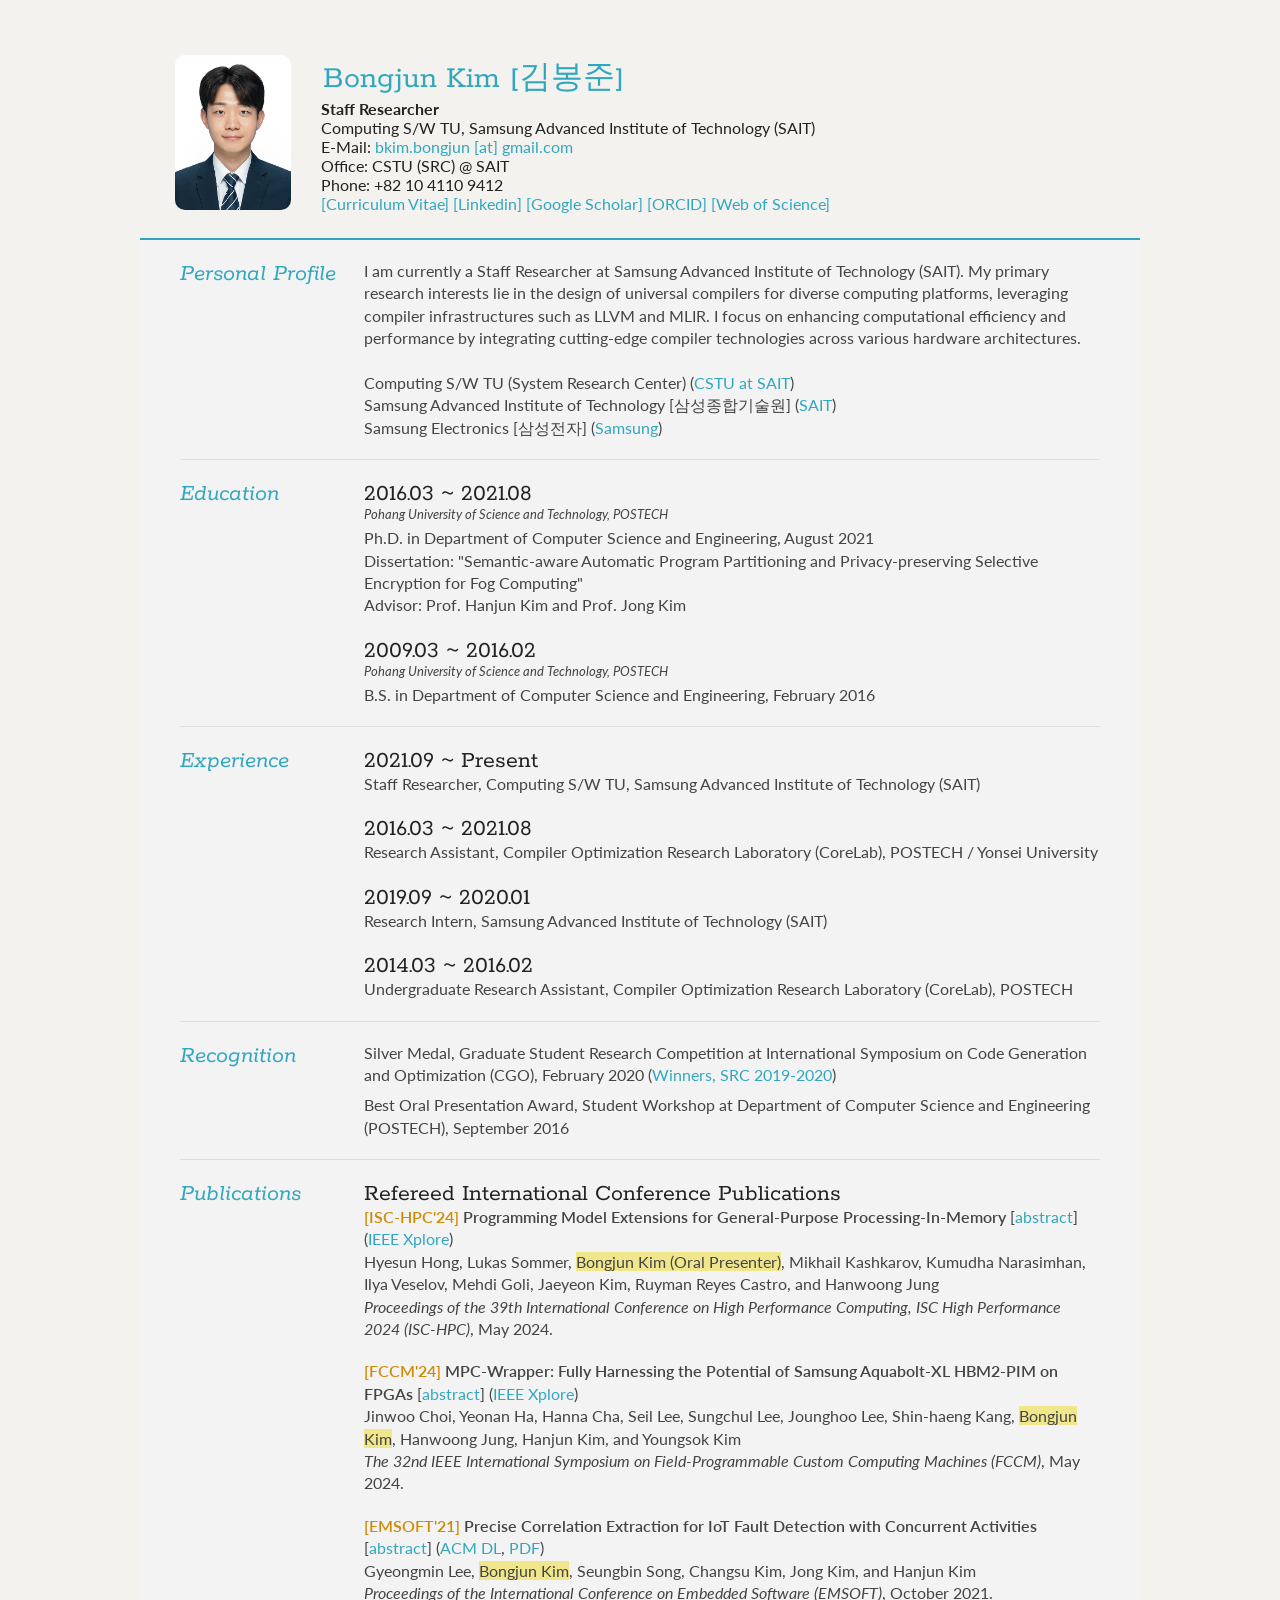
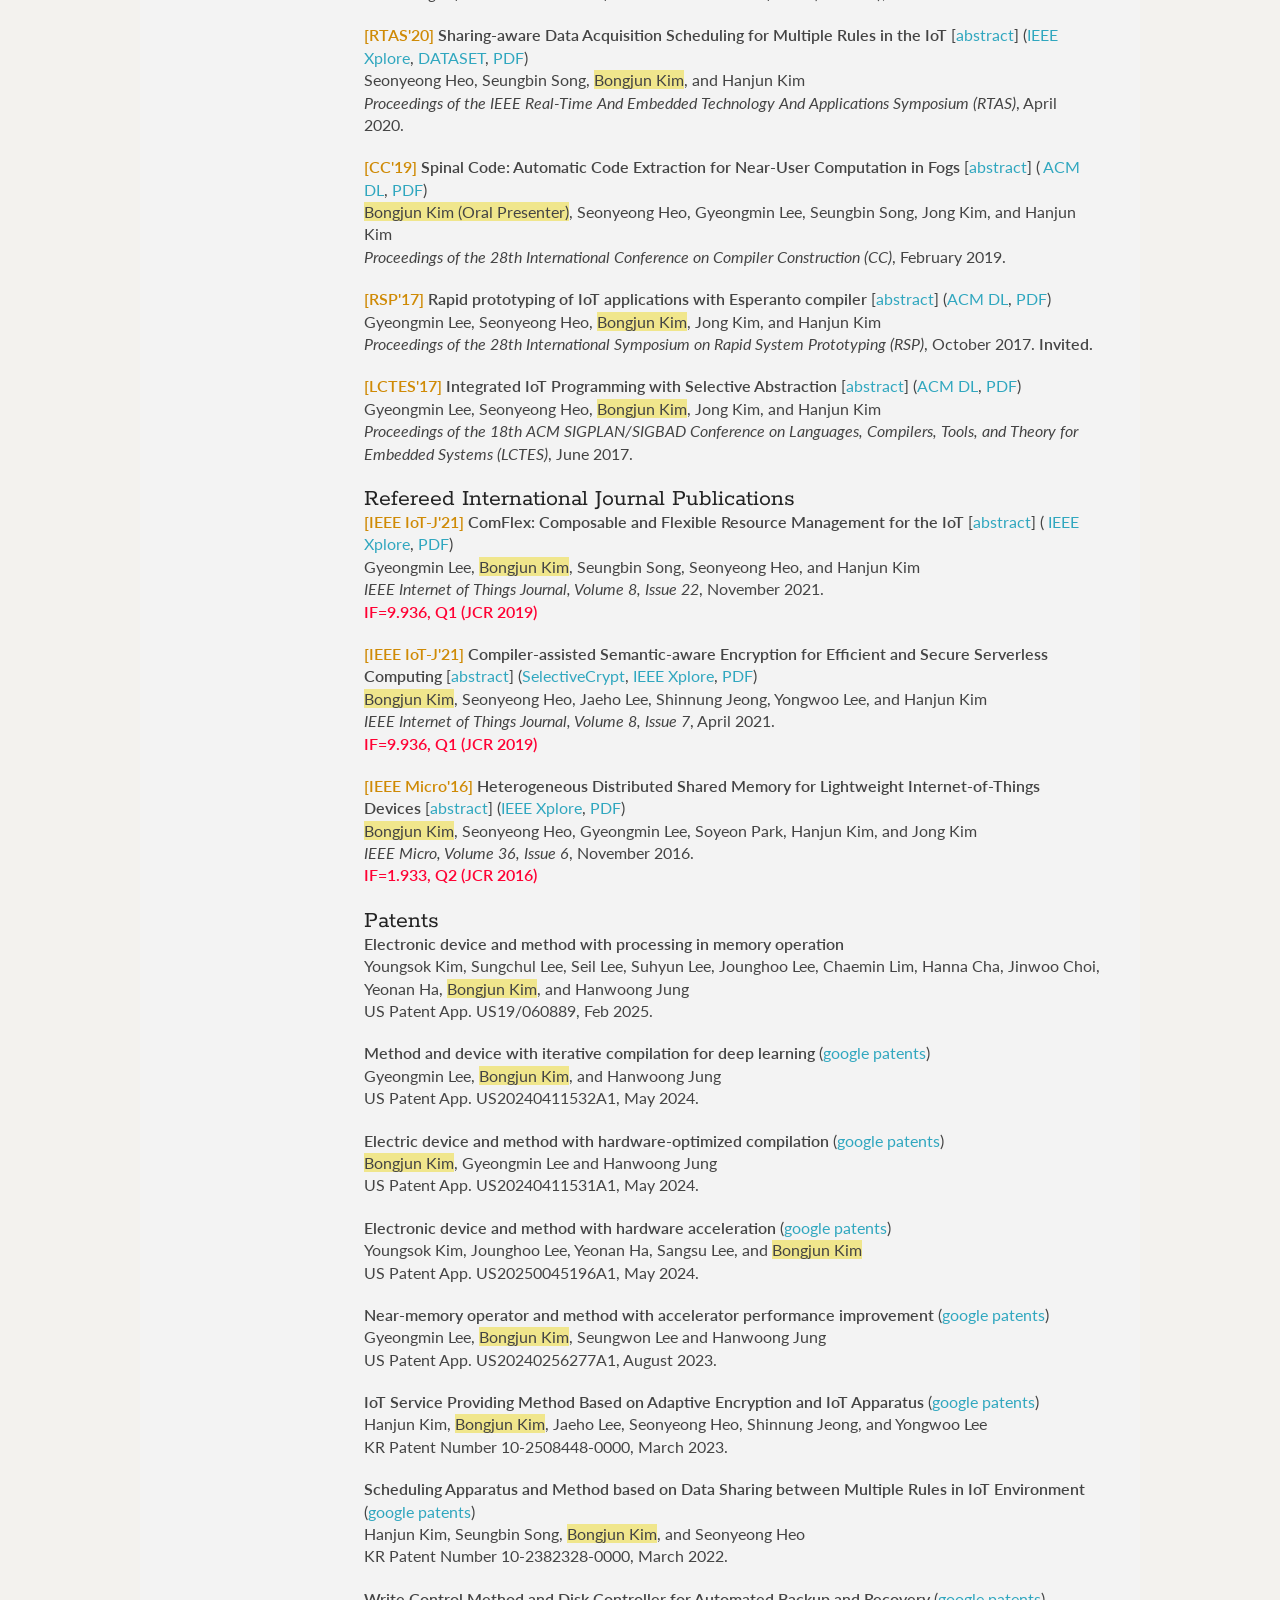
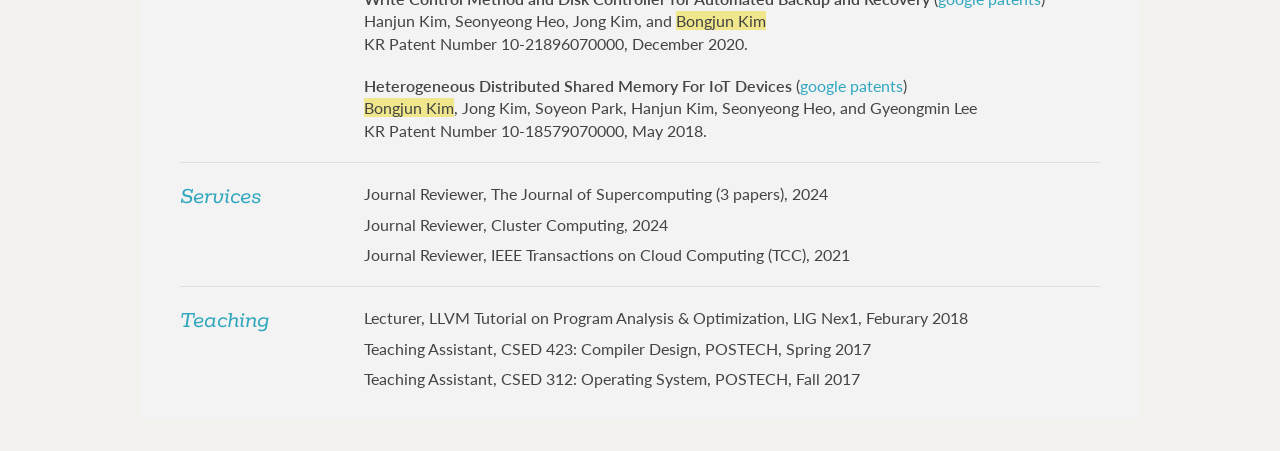
==== index.html @ 2134e0da "update links" ====
<!DOCTYPE html>
<html lang="en">

<head>
    <meta charset="UTF-8">
    <meta name="viewport" content="width=device-width, initial-scale=1.0">
    <title>Bongjun Kim - Personal Website</title>
    <link rel="stylesheet" href="style.css">
    <link href="https://fonts.googleapis.com/css?family=Lato|Rokkitt" rel="stylesheet">
</head>

    <!--[if lt IE 9]>
<script src="//html5shiv.googlecode.com/svn/trunk/html5.js"></script>
<![endif]-->

    <body id="top">
        <div id="cv">
            <header class="mainDetails">
                <div id="headshot">
                    <img src="img/bongjun-profile.jpg" alt="Bongjun Kim" />
                </div>

                <div id="name">
                    <h2><font style="color: rgb(48, 167, 191)">Bongjun Kim [김봉준]</font></h2>
                    <h4><span style="font-weight: bold;">Staff Researcher</font></h4>
                    <h4>Computing S/W TU, Samsung Advanced Institute of Technology (SAIT)</h4>
                    <ul>
                        <li>E-Mail: <a href="mailto:vongzun@gmail.com" target="_blank">bkim.bongjun [at] gmail.com</a></li>
                        <li>Office: CSTU (SRC) @ SAIT</li>
                        <li>Phone: +82 10 4110 9412</li>
                        <li><a href="./bongjunkim-CV.pdf" target="_blank">[Curriculum Vitae]</a>
                            <a href="http://kr.linkedin.com/in/kimbongjun" target="_blank">[Linkedin]</a>
                            <a href="https://scholar.google.co.kr/citations?user=XSmJQUMAAAAJ&hl=en" target="_blank">[Google Scholar]</a>
                            <a href="https://orcid.org/0000-0002-5142-0262" target="_blank">[ORCID]</a>
                            <a href="https://www.webofscience.com/wos/author/record/56338086" target="_blank">[Web of Science]</a></li>
                    </ul>
                </div>

                <div id="contactDetails" class="">
                </div>
                <div class="clear"></div>
            </header>

            <div id="mainArea" class="">
                <section>
                    <div class="sectionTitle">
                        <h1>Personal Profile</h1>
                    </div>

                    <div class="sectionContent">
                        <p>
                            <!--I'm currently a staff researcher at Samsung Advanced Institute of Technology (SAIT).
        My major research interests include the overall design of universal compiler for diverse computing platforms,
        with a particular emphasis on memory-centric systems including processing-in-memory (PIM) or processing-near-memory (PNM).-->
                            I am currently a Staff Researcher at Samsung Advanced Institute of Technology (SAIT). My primary research interests lie in the design of universal compilers for diverse computing platforms, leveraging compiler infrastructures such as LLVM and MLIR. I
                            focus on enhancing computational efficiency and performance by integrating cutting-edge compiler technologies across various hardware architectures.
                            <!--I'm currently studying computer science and engineering,
        and especially interested in compiler and security research
        field. I'm a graduate student at POSTECH, and my research
        advisor is <a href="http://corelab.or.kr/~hanjun/">Prof. Hanjun Kim</a>.-->
                            <br>
                            <br>Computing S/W TU (System Research Center) (<a href="https://www.sait.samsung.co.kr/saithome/research/researchArea.do?idx=16" target="_blank">CSTU at SAIT</a>)
                            <br>Samsung Advanced Institute of Technology [삼성종합기술원] (<a href="https://www.sait.samsung.co.kr/saithome/main/main.do" target="_blank">SAIT</a>)
                            <br>Samsung Electronics [삼성전자] (<a href="https://www.samsung.com/sec/" target="_blank">Samsung</a>) </p>
                    </div>
                    <div class="clear"></div>
                </section>

                <section>
                    <div class="sectionTitle">
                        <h1>Education</h1>
                    </div>

                    <div class="sectionContent">
                        <article>
                            <h2>2016.03 ~ 2021.08</h2>
                            <p class="subDetails">Pohang University of Science and Technology, POSTECH</p>
                            <p>Ph.D. in Department of Computer Science and Engineering, August 2021
                                <br> Dissertation: "Semantic-aware Automatic Program Partitioning and Privacy-preserving Selective Encryption for Fog Computing"
                                <br> Advisor: Prof. Hanjun Kim and Prof. Jong Kim</p>
                        </article>
                        <article>
                            <h2>2009.03 ~ 2016.02</h2>
                            <p class="subDetails">Pohang University of Science and Technology, POSTECH</p>
                            <p>B.S. in Department of Computer Science and Engineering, February 2016</p>
                        </article>

                    </div>
                    <div class="clear"></div>
                </section>

                <section>
                    <div class="sectionTitle">
                        <h1>Experience</h1>
                    </div>

                    <div class="sectionContent">
                        <article>
                            <h2>2021.09 ~ Present</h2>
                            <p>Staff Researcher, Computing S/W TU, Samsung Advanced Institute of Technology (SAIT)</p>
                            <!--<ul>
            <li>Developing a universal deep learning compiler targeting diverse architectures</li>
          </ul>-->
                        </article>
                        <article>
                            <h2>2016.03 ~ 2021.08</h2>
                            <!--<p class="subDetails">Pohang University of Science and Technology, POSTECH</p>-->
                            <p>Research Assistant, Compiler Optimization Research Laboratory (CoreLab), POSTECH / Yonsei University</p>
                            <!--<ul>
            <li>Programming Models and Compilers for IoT: Developed high-level programming abstractions and compiler frameworks for IoT applications</li>
            <li>Distributed Execution Frameworks for IoT: Developed compiler-runtime systems to automatically orchestrate computation across IoT/Edge devices</li>
            <li>Resource-Efficient and Dependable IoT Services: Developed compiler-assisted techniques for enhancing security, efficiency, and reliability in IoT environments</li>
          </ul>-->
                        </article>
                        <article>
                            <h2>2019.09 ~ 2020.01</h2>
                            <p>Research Intern, Samsung Advanced Institute of Technology (SAIT)</p>
                        </article>
                        <article>
                            <h2>2014.03 ~ 2016.02</h2>
                            <p>Undergraduate Research Assistant, Compiler Optimization Research Laboratory (CoreLab), POSTECH</p>
                        </article>

                    </div>
                    <div class="clear"></div>
                </section>

                <section>
                    <div class="sectionTitle">
                        <h1>Recognition</h1>
                    </div>

                    <div class="sectionContent">
                        <ul class="recog">
                            <li>
                                <p>Silver Medal, Graduate Student Research Competition at International Symposium on Code Generation and Optimization (CGO), February 2020 (<a href="https://src.acm.org/winners/2020" target="_blank">Winners, SRC 2019-2020</a>)</p>
                            </li>
                            <li class="last">
                                <p>Best Oral Presentation Award, Student Workshop at Department of Computer Science and Engineering (POSTECH), September 2016</p>
                            </li>
                            <!--<li class="last"><p>Winner of Broadcasting and Press Section, Web Award at Korea Internet Professional Association (KIPFA), 2014</p></li>-->
                        </ul>
                    </div>
                    <div class="clear"></div>
                </section>


                <section>
                    <div class="sectionTitle">
                        <h1>Publications</h1>
                    </div>

                    <div class="sectionContent">
                        <ul class="pubs">
                            <div id="pubs">
                                <h2 id="conference">Refereed International Conference Publications</h2>
                                <script>
                                    addMenuItem("#conference","Refereed International Conference Publications");
                                </script>
                                <p><b><span class="confjrnl">[ISC-HPC'24]</span> Programming Model Extensions for General-Purpose Processing-In-Memory</b> [<a href="">abstract</a>] (<a href="https://ieeexplore.ieee.org/document/10528942" target="_blank">IEEE Xplore</a>)
                                    <br>Hyesun Hong, Lukas Sommer, <span style="background-color: khaki">Bongjun Kim (Oral Presenter)</span>, Mikhail Kashkarov, Kumudha Narasimhan, Ilya Veselov, Mehdi Goli, Jaeyeon Kim, Ruyman Reyes Castro, and Hanwoong Jung
                                    <br><i>Proceedings of the 39th International Conference on High Performance Computing, ISC High Performance 2024 (ISC-HPC)</i>, May 2024.

                                    <br>
                                </p>
                                <p><b><span class="confjrnl">[FCCM'24]</span> MPC-Wrapper: Fully Harnessing the Potential of Samsung Aquabolt-XL HBM2-PIM on FPGAs</b> [<a href="http://corelab.or.kr/Pubs/pubs.php?abs=1&amp;setselect=fccm24_mpc">abstract</a>]
                                    (<a href="https://ieeexplore.ieee.org/document/10653651" target="_blank">IEEE Xplore</a>)
                                    <br>Jinwoo Choi, Yeonan Ha, Hanna Cha, Seil Lee, Sungchul Lee, Jounghoo Lee, Shin-haeng Kang, <span style="background-color: khaki">Bongjun Kim</span>, Hanwoong Jung, Hanjun Kim, and Youngsok Kim
                                    <br><i>The 32nd IEEE International Symposium on Field-Programmable Custom Computing Machines (FCCM)</i>, May 2024.

                                    <br>
                                </p>
                                <p><b><span class="confjrnl">[EMSOFT'21]</span> Precise Correlation Extraction for IoT Fault Detection with Concurrent Activities</b> [<a href="http://corelab.or.kr/Pubs/pubs.php?abs=1&amp;setselect=emsoft21_correlation">abstract</a>]
                                    (<a href="http://doi.org/10.1145/3477025" target="_blank">ACM DL</a>, <a href="http://corelab.or.kr/Pubs/emsoft21_correlation.pdf" target="_blank">PDF</a>)
                                    <br>Gyeongmin Lee, <span style="background-color: khaki">Bongjun Kim</span>, Seungbin Song, Changsu Kim, Jong Kim, and Hanjun Kim
                                    <br><i>Proceedings of the International Conference on
Embedded Software (EMSOFT)</i>, October 2021.
                                    <br>
                                </p>
                                <p><b><span class="confjrnl">[RTAS'20]</span> Sharing-aware Data Acquisition Scheduling for Multiple Rules in the IoT</b> [<a href="http://corelab.or.kr/Pubs/pubs.php?abs=1&amp;setselect=rtas20_sharing_aware_scheduling">abstract</a>]
                                    (<a href="http://doi.org/10.1109/RTAS48715.2020.00-18" target="_blank">IEEE Xplore</a>, <a href="http://github.com/corelab-src/smart-office-dataset" target="_blank">DATASET</a>, <a href="http://corelab.or.kr/Pubs/rtas20_sharing_aware_scheduling.pdf" target="_blank">PDF</a>)
                                    <br>Seonyeong Heo, Seungbin Song, <span style="background-color: khaki">Bongjun Kim</span>, and Hanjun Kim
                                    <br><i>Proceedings of the IEEE Real-Time And Embedded Technology And Applications Symposium (RTAS)</i>, April 2020.

                                    <br>
                                </p>
                                <p><b><span class="confjrnl">[CC'19]</span> Spinal Code: Automatic Code Extraction for Near-User Computation in Fogs</b> [<a href="http://corelab.or.kr/Pubs/pubs.php?abs=1&amp;setselect=cc19_spinal_code">abstract</a>] (
                                    <a
                                    href="http://doi.org/10.1145/3302516.3307356" target="_blank">ACM DL</a>, <a href="http://corelab.or.kr/Pubs/cc19_spinal_code.pdf" target="_blank">PDF</a>)
                                        <br><span style="background-color: khaki">Bongjun Kim (Oral Presenter)</span>, Seonyeong Heo, Gyeongmin Lee, Seungbin Song, Jong Kim, and Hanjun Kim
                                        <br><i>Proceedings of the 28th International Conference on
Compiler Construction (CC)</i>, February 2019.

                                        <br>
                                </p>
                                <p><b><span class="confjrnl">[RSP'17]</span> Rapid prototyping of IoT applications with Esperanto compiler</b> [<a href="http://corelab.or.kr/Pubs/pubs.php?abs=1&amp;setselect=rsp17_esperanto">abstract</a>] (<a href="http://doi.org/10.1145/3130265.3138857" target="_blank">ACM DL</a>,
                                    <a href="http://corelab.or.kr/Pubs/rsp17_esperanto.pdf" target="_blank">PDF</a>)
                                    <br>Gyeongmin Lee, Seonyeong Heo, <span style="background-color: khaki">Bongjun Kim</span>, Jong Kim, and Hanjun Kim
                                    <br><i>Proceedings of the 28th International Symposium on Rapid System Prototyping (RSP)</i>, October 2017.

                                    <b>Invited.</b>
                                    <br>
                                </p>
                                <p><b><span class="confjrnl">[LCTES'17]</span> Integrated IoT Programming with Selective Abstraction</b> [<a href="http://corelab.or.kr/Pubs/pubs.php?abs=1&amp;setselect=lctes17_esperanto">abstract</a>] (<a href="http://doi.org/10.1145/3078633.3081031" target="_blank">ACM DL</a>,
                                    <a href="http://corelab.or.kr/Pubs/lctes17_esperanto.pdf" target="_blank">PDF</a>)
                                    <br>Gyeongmin Lee, Seonyeong Heo, <span style="background-color: khaki">Bongjun Kim</span>, Jong Kim, and Hanjun Kim
                                    <br><i>Proceedings of the 18th ACM SIGPLAN/SIGBAD Conference on
Languages, Compilers, Tools, and Theory for Embedded Systems (LCTES)</i>, June 2017.

                                    <br>
                                </p>

                                <h2 id="journal">Refereed International Journal Publications</h2>
                                <script>
                                    addMenuItem("#journal","Refereed International Journal Publications");
                                </script>

                                <p><b><span class="confjrnl">[IEEE IoT-J'21]</span> ComFlex: Composable and Flexible Resource Management for the IoT</b> [<a href="http://corelab.or.kr/Pubs/pubs.php?abs=1&amp;setselect=ieeeiotj20_comflex">abstract</a>] (
                                    <a
                                    href="http://doi.org/10.1109/jiot.2020.3022873" target="_blank">IEEE Xplore</a>, <a href="http://corelab.or.kr/Pubs/ieeeiotj20_comflex.pdf" target="_blank">PDF</a>)
                                        <br>Gyeongmin Lee, <span style="background-color: khaki">Bongjun Kim</span>, Seungbin Song, Seonyeong Heo, and Hanjun Kim
                                        <br><i>IEEE Internet of Things Journal, Volume 8, Issue 22</i>, November 2021.
                                        <br><b><span style="color: #FF0033">IF=9.936, Q1 (JCR 2019)</span></b>
                                        <br>
                                </p>

                                <p><b><span class="confjrnl">[IEEE IoT-J'21]</span> Compiler-assisted Semantic-aware Encryption for Efficient and Secure Serverless Computing</b> [<a href="http://corelab.or.kr/Pubs/pubs.php?abs=1&amp;setselect=ieeeiotj21_selectivecrypt">abstract</a>]
                                    (<a href="http://github.com/corelab-src/selectivecrypt">SelectiveCrypt</a>, <a href="http://doi.org/10.1109/JIOT.2020.3031550" target="_blank">IEEE Xplore</a>, <a href="http://corelab.or.kr/Pubs/ieeeiotj21_selectivecrypt.pdf" target="_blank">PDF</a>)
                                    <br><span style="background-color: khaki">Bongjun Kim</span>, Seonyeong Heo, Jaeho Lee, Shinnung Jeong, Yongwoo Lee, and Hanjun Kim
                                    <br><i>IEEE Internet of Things Journal, Volume 8, Issue 7</i>, April 2021.
                                    <br><b><span style="color: #FF0033">IF=9.936, Q1 (JCR 2019)</span></b>
                                    <br>
                                </p>

                                <p><b><span class="confjrnl">[IEEE Micro'16]</span> Heterogeneous Distributed Shared Memory for Lightweight Internet-of-Things Devices</b> [<a href="http://corelab.or.kr/Pubs/pubs.php?abs=1&amp;setselect=ieeemicro16_iot_hdsm">abstract</a>]
                                    (<a href="http://doi.org/10.1109/MM.2016.103" target="_blank">IEEE Xplore</a>, <a href="http://corelab.or.kr/Pubs/ieeemicro16_iot_hdsm.pdf" target="_blank">PDF</a>)
                                    <br><span style="background-color: khaki">Bongjun Kim</span>, Seonyeong Heo, Gyeongmin Lee, Soyeon Park, Hanjun Kim, and Jong Kim
                                    <br><i>IEEE Micro, Volume 36, Issue 6</i>, November 2016.
                                    <br><b><span style="color: #FF0033">IF=1.933, Q2 (JCR 2016)</span></b>
                                    <br>
                                </p>

                                <h2 id="patent">Patents</h2>
                                <script>
                                    addMenuItem("#patent","Patents");
                                </script>
                                
                                <p><b>Electronic device and method with processing in memory operation</b>
                                    <br>Youngsok Kim, Sungchul Lee, Seil Lee, Suhyun Lee, Jounghoo Lee, Chaemin Lim, Hanna Cha, Jinwoo Choi, Yeonan Ha, <span style="background-color: khaki">Bongjun Kim</span>, and Hanwoong Jung
                                    <br>US Patent App. US19/060889, Feb 2025.
                                    <br>
                                </p>

                                <p><b>Method and device with iterative compilation for deep learning</b> (<a href="https://patents.google.com/patent/US20240411532A1" target="_blank">google patents</a>)
                                    <br>Gyeongmin Lee, <span style="background-color: khaki">Bongjun Kim</span>, and Hanwoong Jung
                                    <br>US Patent App. US20240411532A1, May 2024.
                                    <br>
                                </p>

                                <p><b>Electric device and method with hardware-optimized compilation</b> (<a href="https://patents.google.com/patent/US20240411531A1" target="_blank">google patents</a>)
                                    <br><span style="background-color: khaki">Bongjun Kim</span>, Gyeongmin Lee and Hanwoong Jung
                                    <br>US Patent App. US20240411531A1, May 2024.
                                    <br>
                                </p>
                                
                                <p><b>Electronic device and method with hardware acceleration</b> (<a href="https://patents.google.com/patent/US20250045196A1" target="_blank">google patents</a>)
                                    <br>Youngsok Kim, Jounghoo Lee, Yeonan Ha, Sangsu Lee, and <span style="background-color: khaki">Bongjun Kim</span>
                                    <br>US Patent App. US20250045196A1, May 2024.
                                    <br>
                                </p>

                                <p><b>Near-memory operator and method with accelerator performance improvement</b> (<a href="https://patents.google.com/patent/US20240256277A1" target="_blank">google patents</a>)
                                    <br>Gyeongmin Lee, <span style="background-color: khaki">Bongjun Kim</span>, Seungwon Lee and Hanwoong Jung
                                    <br>US Patent App. US20240256277A1, August 2023.
                                    <br>
                                </p>

                                <p><b>IoT Service Providing Method Based on Adaptive Encryption and IoT Apparatus</b> (<a href="https://patents.google.com/patent/KR102508448B1" target="_blank">google patents</a>)
                                    <br>Hanjun Kim, <span style="background-color: khaki">Bongjun Kim</span>, Jaeho Lee, Seonyeong Heo, Shinnung Jeong, and Yongwoo Lee
                                    <br>KR Patent Number 10-2508448-0000, March 2023.
                                    <br>
                                </p>

                                <p><b>Scheduling Apparatus and Method based on Data Sharing between Multiple Rules in IoT Environment</b> (<a href="https://patents.google.com/patent/KR102382328B1" target="_blank">google patents</a>)
                                    <br>Hanjun Kim, Seungbin Song, <span style="background-color: khaki">Bongjun Kim</span>, and Seonyeong Heo
                                    <br>KR Patent Number 10-2382328-0000, March 2022.
                                    <br>
                                </p>

                                <p><b>Write Control Method and Disk Controller for Automated Backup and Recovery</b> (<a href="https://patents.google.com/patent/KR102189607B1" target="_blank">google patents</a>)
                                    <br>Hanjun Kim, Seonyeong Heo, Jong Kim, and <span style="background-color: khaki">Bongjun Kim</span>
                                    <br>KR Patent Number 10-21896070000, December 2020.
                                    <br>
                                </p>

                                <p><b>Heterogeneous Distributed Shared Memory For IoT Devices</b> (<a href="https://patents.google.com/patent/KR101857907B1" target="_blank">google patents</a>)
                                    <br><span style="background-color: khaki">Bongjun Kim</span>, Jong Kim, Soyeon Park, Hanjun Kim, Seonyeong Heo, and Gyeongmin Lee
                                    <br>KR Patent Number 10-18579070000, May 2018.
                                    <br>
                                </p>

                            </div>
                            <!--
          <li><p class="pubsTitle"><strong>Rapid Prototyping of IoT Applications with Esperanto Compiler [<a href="javascript:toggleDisplayAbstract('rsp17')">Abstract</a>][<a href="http://corelab.or.kr/Pubs/rsp17_esperanto.pdf">PDF</a>]</strong>
          <div id="cc19" class="abstract" style="display:none;">
          </div>
          <p class="authors"><u>Bongjun Kim</u>, Seonyeong Heo, Gyeongmin Lee, Seungbin Song, Jong Kim, and Hanjun Kim</p>
          <i>Proceedings of the 28th International Symposium on Rapid System Prototyping (RSP),</i> October 2017
          </p></li>
          <li><p class="pubsTitle"><strong>Rapid Prototyping of IoT Applications with Esperanto Compiler [<a href="javascript:toggleDisplayAbstract('rsp17')">Abstract</a>][<a href="http://corelab.or.kr/Pubs/rsp17_esperanto.pdf">PDF</a>]</strong>
          <div id="rsp17" class="abstract" style="display:none;">
Integrating various networked devices, the Internet of Things (IoT) enables various new services like home automation, making its market larger and more competitive. Although rapid development of an IoT application is crucial to keep up with the highly competitive IoT market, developing an IoT application is challenging for programmers because the programmers should integrate multiple programmable devices and heterogeneous third-party devices. Some IoT frameworks integrate programming environments of multiple devices, but they either require device-specific implementation for third- party devices without any device abstraction, or abstract all the devices to the standard interfaces requiring unnecessary abstraction of programmable devices. This work introduces the Esperanto framework that integrates IoT devices with selective abstraction, allowing rapid prototyping of an IoT application. Exploiting the correspondence between an object and a thing in the object oriented programming (OOP) model, the Esperanto framework allows programmers to write only one OOP program instead of multiple programs for each device, and to manipulate third-party devices with their common ancestor classes. Compared to an existing approach on the integrated IoT programming, Esperanto requires 33.3% fewer lines of code to implement 5 IoT services, and reduces their response time by 44.8% on average. Moreover, with an empirical study, this work shows that the Esperanto framework reduces the development time by 52.7%.<br><br>
          </div>
          <p class="authors">Gyeongmin Lee, Seonyeong Heo, <u>Bongjun Kim</u>, Jong Kim, and Hanjun Kim</p>
          <i>Proceedings of the 28th International Symposium on Rapid System Prototyping (RSP),</i> October 2017
          </p></li>
          <li><p class="pubsTitle"><strong>Integrated IoT Programming with Selective Abstraction [<a href="javascript:toggleDisplayAbstract('lctes17')">Abstract</a>][<a href="http://corelab.or.kr/Pubs/lctes17_esperanto.pdf">PDF</a>]</strong>
          <div id="lctes17" class="abstract" style="display:none;">
The explosion of networked devices has driven a new computing environment called the Internet of Things (IoT), enabling various services such as home automation and health monitoring. Despite the promising applicability of the IoT, developing an IoT service is challenging for programmers, because the programmers should integrate multiple programmable devices and heterogeneous third-party devices. Recent works have proposed integrated programming platforms, but they either require device-specific implementation for third-party devices without any device abstraction, or abstract all the devices to the standard interfaces requiring unnecessary abstraction of programmable devices. To integrate IoT devices with selective abstraction, this work revisits the object oriented programming (OOP) model, and proposes a new language extension and its compiler-runtime framework, called Esperanto. With three annotations that map each object to its corresponding IoT device, the Esperanto language allows programmers to integrate multiple programmable devices into one OOP program and to abstract similar third-party devices into their common ancestor classes. Given the annotations, the Esperanto compiler automatically partitions the integrated program into multiple sub-programs for each programmable IoT device, and inserts communication and synchronization code. Moreover, for the ancestor classes, the Esperanto runtime dynamically identifies connected third-party devices, and links their corresponding descendent objects. Compared to an existing approach on the integrated IoT programming, Esperanto requires 33.3% fewer lines of code to implement 5 IoT services, and reduces their response time by 44.8% on average.<br><br>
          </div>
          <p class="authors">Gyeongmin Lee, Seonyeong Heo, <u>Bongjun Kim</u>, Jong Kim, and Hanjun Kim</p>
          <i>Proceedings of the 18th ACM SIGPLAN/SIGBAD Conference on Languages, Compilers, Tools, and Theory for Embedded Systems</i> (LCTES), June 2017.
          </p></li>
					<li><p class="pubsTitle"><strong>Heterogeneous Distributed Shared Memory for Lightweight Internet-of-Things Devices. [<a href="javascript:toggleDisplayAbstract('ieeemicro16')">Abstract</a>][<a href="http://corelab.or.kr/Pubs/ieeemicro16_iot_hdsm.pdf">PDF</a>]</strong>
          <div id="ieeemicro16" class="abstract" style="display:none;">
Despite the promising applicability of the Internet of Things (IoT)
	such as home automation and health monitoring, developing an IoT
	application is laborious because programmers should explicitly
	manipulate communication for shared data across heterogeneous
	distributed IoT devices. Recent proposals simplify the
	communication management with graphical views or language
	extension, but still require programmers to explicitly manage the
	communication. To liberate programmers from the explicit
	communication management, this work revisits heterogeneous
	distributed shared memory (HDSM) for IoT devices, and proposes a
	compiler-runtime cooperative HDSM framework, called IoT-HDSM. The
	compiler unifies heterogeneous memory layouts of different IoT
	devices, and the runtime system provides a shared memory view for
	the devices. To support lightweight devices that cannot execute
	the runtime, the compiler automatically inserts explicit
	communication instructions into the IoT application. Moreover,
	to efficiently control concurrent memory accesses without locks,
	this work also proposes a new annotation called memory branch that
	provides a memory snapshot for each device. This work implements 3
	IoT services with IoT-HDSM, and shows that IoT-HDSM simplifies
	shared data management without harming QoS.<br><br>
  </div>
          <p class="authors"><u>Bongjun Kim</u>, Seonyeong Heo, Gyeongmin Lee, Soyeon Park, Hanjun Kim, and Jong Kim</p>
          <i>IEEE Micro</i>, Volume 36, Number 6, November 2016.</p></li>-->
                        </ul>
                    </div>
                    <div class="clear"></div>
                </section>

                <section>
                    <div class="sectionTitle">
                        <h1>Services</h1>
                    </div>

                    <div class="sectionContent">
                        <ul class="services">
                            <li>
                                <p>Journal Reviewer, The Journal of Supercomputing (3 papers), 2024</p>
                            </li>
                            <li>
                                <p>Journal Reviewer, Cluster Computing, 2024</p>
                            </li>
                            <li class="last">
                                <p>Journal Reviewer, IEEE Transactions on Cloud Computing (TCC), 2021</p>
                            </li>
                        </ul>
                    </div>
                    <div class="clear"></div>
                </section>

                <section>
                    <div class="sectionTitle">
                        <h1>Teaching</h1>
                    </div>

                    <div class="sectionContent">
                        <ul class="teaching">
                            <li>
                                <p>Lecturer, LLVM Tutorial on Program Analysis & Optimization, LIG Nex1, Feburary 2018</p>
                            </li>
                            <li>
                                <p>Teaching Assistant, CSED 423: Compiler Design, POSTECH, Spring 2017</p>
                            </li>
                            <li class="last">
                                <p>Teaching Assistant, CSED 312: Operating System, POSTECH, Fall 2017</p>
                            </li>
                        </ul>
                    </div>
                    <div class="clear"></div>
                </section>

            </div>
        </div>
        <script src="https://code.jquery.com/jquery-3.4.1.js" integrity="sha256-WpOohJOqMqqyKL9FccASB9O0KwACQJpFTUBLTYOVvVU=" crossorigin="anonymous"></script>
        <script src="js/bongjun.js"></script>
    </body>

</html>
---- style.css ----
html,body,div,span,object,iframe,h1,h2,h3,h4,h5,h6,p,blockquote,pre,abbr,address,cite,code,del,dfn,em,img,ins,kbd,q,samp,small,strong,sub,sup,var,b,i,dl,dt,dd,ol,ul,li,fieldset,form,label,legend,table,caption,tbody,tfoot,thead,tr,th,td,article,aside,canvas,details,figcaption,figure,footer,header,hgroup,menu,nav,section,summary,time,mark,audio,video {
border:0;
font:inherit;
font-size:100%;
margin:0;
padding:0;
vertical-align:baseline;
}

article,aside,details,figcaption,figure,footer,header,hgroup,menu,nav,section {
display:block;
}

html, body {background: #f3f2ee; font-family: 'Lato', helvetica, arial, sans-serif; font-size: 16px; color: #222;}

.clear {clear: both;}

p {
	font-size: 1em;
	line-height: 1.4em;
	margin-bottom: 20px;
	color: #444;
}
a:link {text-decoration: none; color: rgb(48, 167, 191);}
a:visited {text-decoration: none; color: rgb(48, 167, 191);}
a:active {
  text-decoration: none; 
  color: rgb(48, 167, 191);
}
a {
	-webkit-transition: all .3s ease-in;
	-moz-transition: all .3s ease-in;
	-o-transition: all .3s ease-in;
	-ms-transition: all .3s ease-in;
	transition: all .3s ease-in;
}
/*a:hover {text-decoration: underline; color: rgb(48, 167, 230);}*/

a:hover { 
	color: #cf8a05;
}

#cv {
	width: 90%;
	max-width: 1000px;
	background: #f3f3f3;
	margin: 30px auto;
}
.effect1{
	-webkit-box-shadow: 0 10px 6px -6px #777;
	   -moz-box-shadow: 0 10px 6px -6px #777;
	        box-shadow: 0 10px 6px -6px #777;
}
.mainDetails {
	padding: 25px 35px;
	border-bottom: 2px solid rgb(48, 167, 191);
	background: #F3F2EE;
}

#name h1 {
	font-size: 2.5em;
	font-weight: 700;
	font-family: 'Rokkitt', Helvetica, Arial, sans-serif;
	margin-bottom: -6px;
}

#name h2 {
	font-size: 2em;
	margin-left: 2px;
	font-family: 'Rokkitt', Helvetica, Arial, sans-serif;
}

#mainArea {
	padding: 0 40px;
}

#headshot {
	width: 12.5%;
	float: left;
	margin-right: 30px;
}

#headshot img {
	width: 100%;
	height: auto;
	-webkit-border-radius: 10px;
	border-radius: 10px;
}

#name {
	float: left;
}

#contactDetails {
	float: right;
  margin-top: 100px;
}

#contactDetails ul {
	list-style-type: none;
	font-size: 0.9em;
	margin-top: 2px;
}

#contactDetails ul li {
	margin-bottom: 3px;
	color: #444;
}

#contactDetails ul li a, a[href^=tel] {
/*color: #444;*/
  color: rgb(48, 167, 191);
	text-decoration: none;
	-webkit-transition: all .3s ease-in;
	-moz-transition: all .3s ease-in;
	-o-transition: all .3s ease-in;
	-ms-transition: all .3s ease-in;
	transition: all .3s ease-in;
}

#contactDetails ul li a:hover { 
	color: #cf8a05;
}

.keySkills a {
	color: #444; 
	text-decoration: none;
	-webkit-transition: all .3s ease-in;
	-moz-transition: all .3s ease-in;
	-o-transition: all .3s ease-in;
	-ms-transition: all .3s ease-in;
	transition: all .3s ease-in;
}

.keySkills a:hover {
	color: #cf8a05;
}

ul {
  list-style: none;
}

.pubs strong {
  font-family: 'Rokkitt', Helvetica, Arial, sans-serif;
  font-size: 1.3em;
  font-weight: bold;
  margin-bottom: -2px;
}

.pubs i {
  font-style: italic;
}

#pubs p b {
  font-weight: 600;
}

section {
	border-top: 1px solid #dedede;
	padding: 20px 0 0;
}

section:first-child {
	border-top: 0;
}

section:last-child {
	padding: 20px 0 10px;
}

.sectionTitle {
	float: left;
	width: 20%;
}

.sectionContent {
	float: right;
	width: 80%;
}

.sectionTitle h1 {
	font-family: 'Rokkitt', Helvetica, Arial, sans-serif;
	font-style: italic;
	font-size: 1.5em;
	color: rgb(48, 167, 191);
}

.sectionContent h2 {
	font-family: 'Rokkitt', Helvetica, Arial, sans-serif;
	font-size: 1.5em;
	margin-bottom: -2px;
}

.subDetails {
	font-size: 0.8em;
	font-style: italic;
	margin-bottom: 3px;
}

.keySkills {
	list-style-type: none;
	-moz-column-count:3;
	-webkit-column-count:3;
	column-count:3;
	margin-bottom: 20px;
	font-size: 1em;
	color: #444;
}

.keySkills ul li {
	margin-bottom: 3px;
}

@media all and (min-width: 602px) and (max-width: 800px) {
	#headshot {
		display: none;
	}
	
	.keySkills {
	-moz-column-count:2;
	-webkit-column-count:2;
	column-count:2;
	}
}

@media all and (max-width: 601px) {
	#cv {
		width: 95%;
		margin: 10px auto;
		min-width: 280px;
	}
	
	#headshot {
		display: none;
	}
	
	#name, #contactDetails {
		float: none;
		width: 100%;
		text-align: center;
	}
	
	.sectionTitle, .sectionContent {
		float: none;
		width: 100%;
	}
	
	.sectionTitle {
		margin-left: -2px;
		font-size: 1.25em;
	}
	
	.keySkills {
		-moz-column-count:2;
		-webkit-column-count:2;
		column-count:2;
	}
}

@media all and (max-width: 480px) {
	.mainDetails {
		padding: 15px 15px;
	}
	
	section {
		padding: 15px 0 0;
	}
	
	#mainArea {
		padding: 0 25px;
	}

	
	.keySkills {
	-moz-column-count:1;
	-webkit-column-count:1;
	column-count:1;
	}
	
	#name h1 {
		line-height: .8em;
		margin-bottom: 4px;
	}
}

@media print {
    #cv {
        width: 100%;
    }
}

@-webkit-keyframes reset {
	0% {
		opacity: 0;
	}
	100% {
		opacity: 0;
	}
}

@-webkit-keyframes fade-in {
	0% {
		opacity: 0;
	}
	40% {
		opacity: 0;
	}
	100% {
		opacity: 1;
	}
}

@-moz-keyframes reset {
	0% {
		opacity: 0;
	}
	100% {
		opacity: 0;
	}
}

@-moz-keyframes fade-in {
	0% {
		opacity: 0;
	}
	40% {
		opacity: 0;
	}
	100% {
		opacity: 1;
	}
}

@keyframes reset {
	0% {
		opacity: 0;
	}
	100% {
		opacity: 0;
	}
}

@keyframes fade-in {
	0% {
		opacity: 0;
	}
	40% {
		opacity: 0;
	}
	100% {
		opacity: 1;
	}
}

.instaFade {
    -webkit-animation-name: reset, fade-in;
    -webkit-animation-duration: 1.0s;
    -webkit-animation-timing-function: ease-in;
	
	-moz-animation-name: reset, fade-in;
    -moz-animation-duration: 1.0s;
    -moz-animation-timing-function: ease-in;
	
	animation-name: reset, fade-in;
    animation-duration: 1.0s;
    animation-timing-function: ease-in;
}

.quickFade {
    -webkit-animation-name: reset, fade-in;
    -webkit-animation-duration: 1.5s;
    -webkit-animation-timing-function: ease-in;
	
	-moz-animation-name: reset, fade-in;
    -moz-animation-duration: 1.5s;
    -moz-animation-timing-function: ease-in;
	
	animation-name: reset, fade-in;
    animation-duration: 1.5s;
    animation-timing-function: ease-in;
}
 
.delayOne {
	-webkit-animation-delay: 0, .5s;
	-moz-animation-delay: 0, .5s;
	animation-delay: 0, .5s;
}

.delayTwo {
	-webkit-animation-delay: 0, 1s;
	-moz-animation-delay: 0, 1s;
	animation-delay: 0, 1s;
}

.delayThree {
	-webkit-animation-delay: 0, 1.5s;
	-moz-animation-delay: 0, 1.5s;
	animation-delay: 0, 1.5s;
}

.delayFour {
	-webkit-animation-delay: 0, 2s;
	-moz-animation-delay: 0, 2s;
	animation-delay: 0, 2s;
}

.delayFive {
	-webkit-animation-delay: 0, 2.5s;
	-moz-animation-delay: 0, 2.5s;
	animation-delay: 0, 2.5s;
}


.abstract {
  display: none;
}

.pubsTitle {
  margin-bottom: 0px;
}

.authors {
  margin-bottom: 3px;
}

.last > p{
  margin-bottom: 20px !important;
}
.recog p {
  margin-bottom: 8px;
}
.teaching p {
  margin-bottom: 8px;
}
.services p {
  margin-bottom: 8px;
}
.confjrnl {
  text-decoration: none; color: #cf8a05;
}
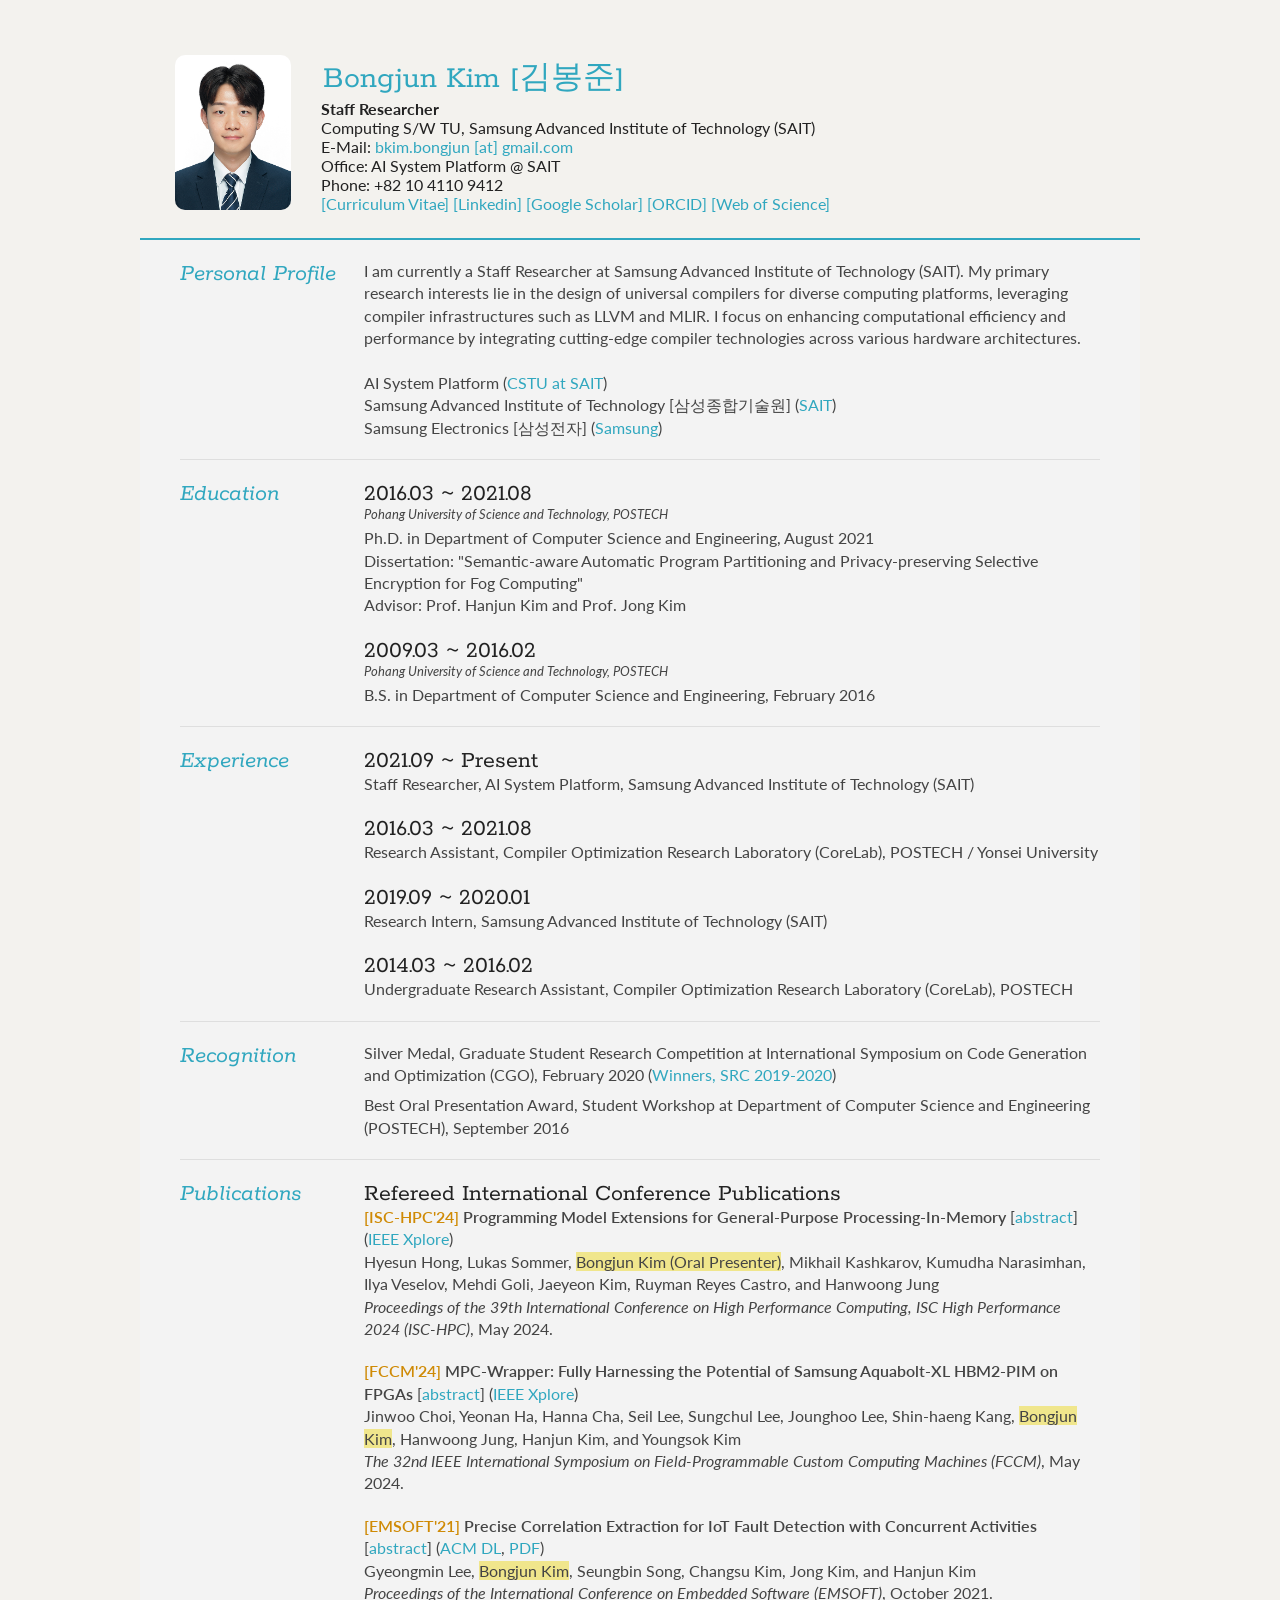
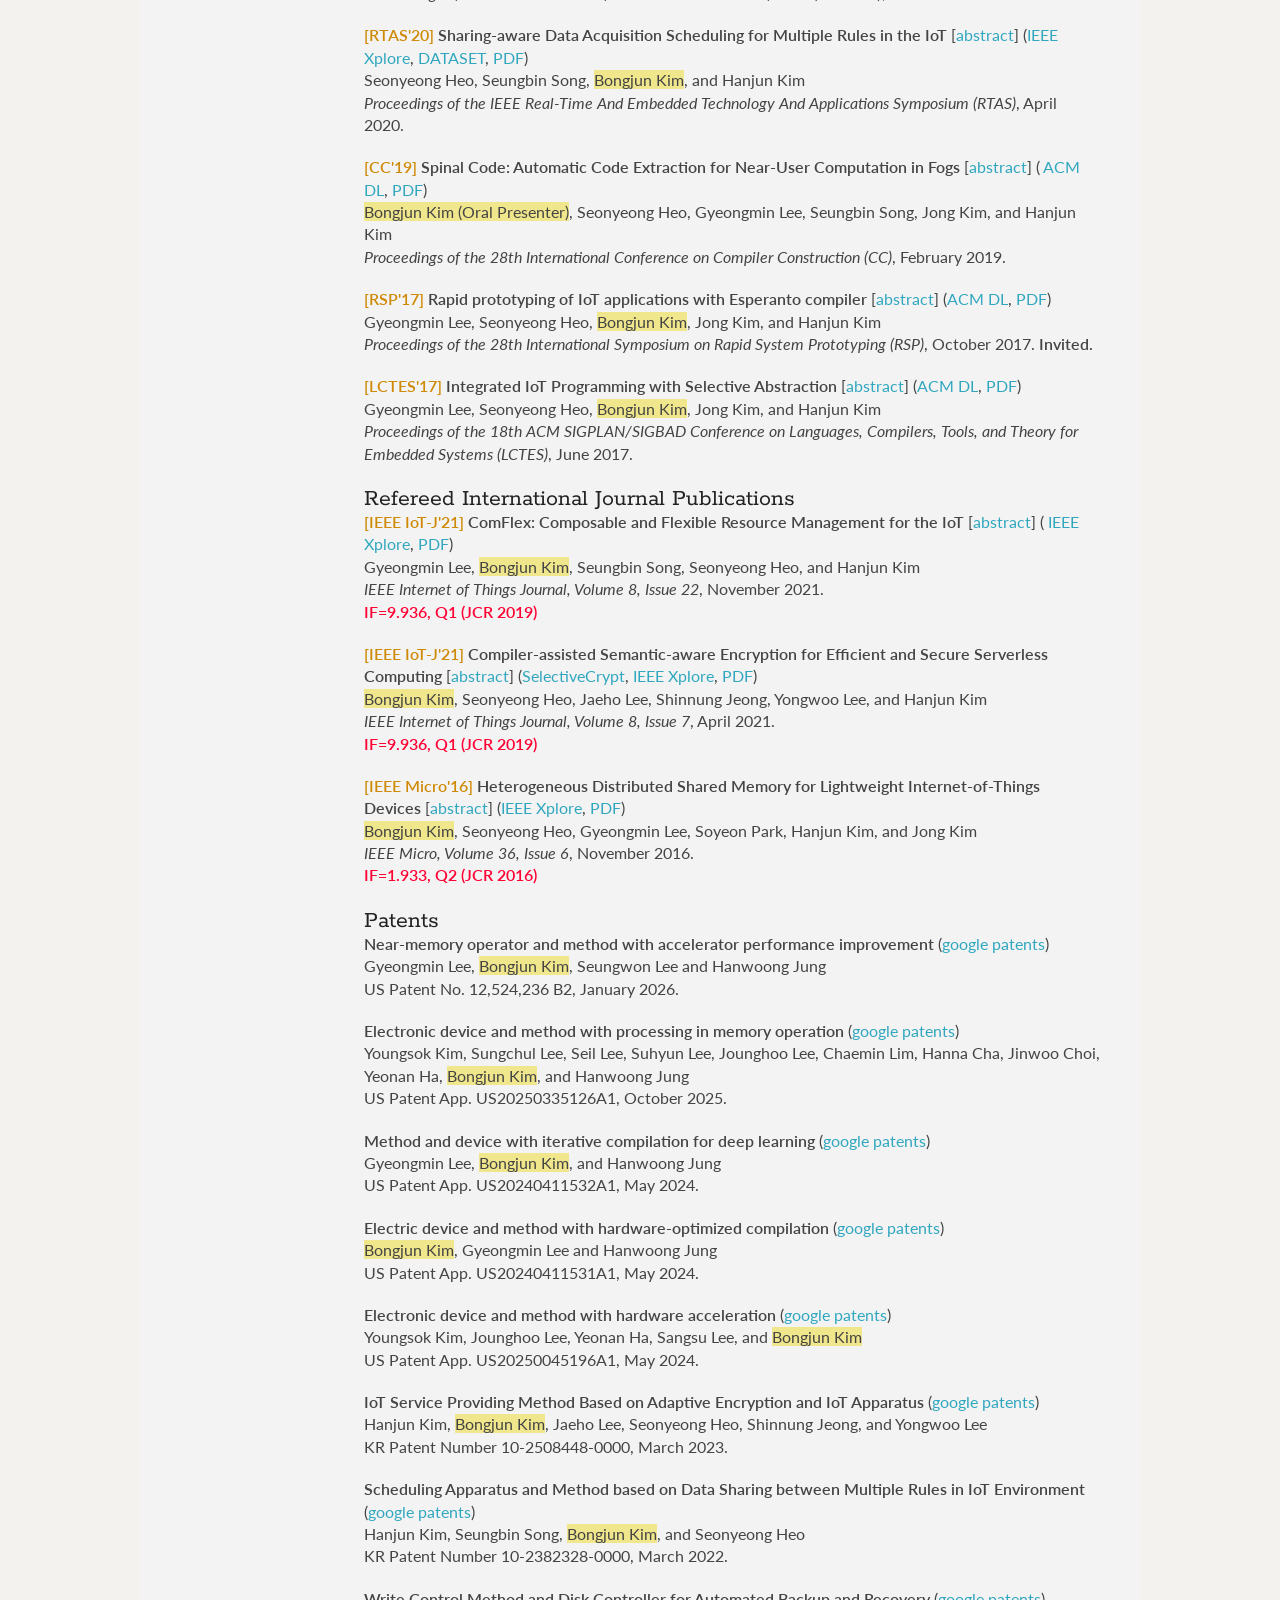
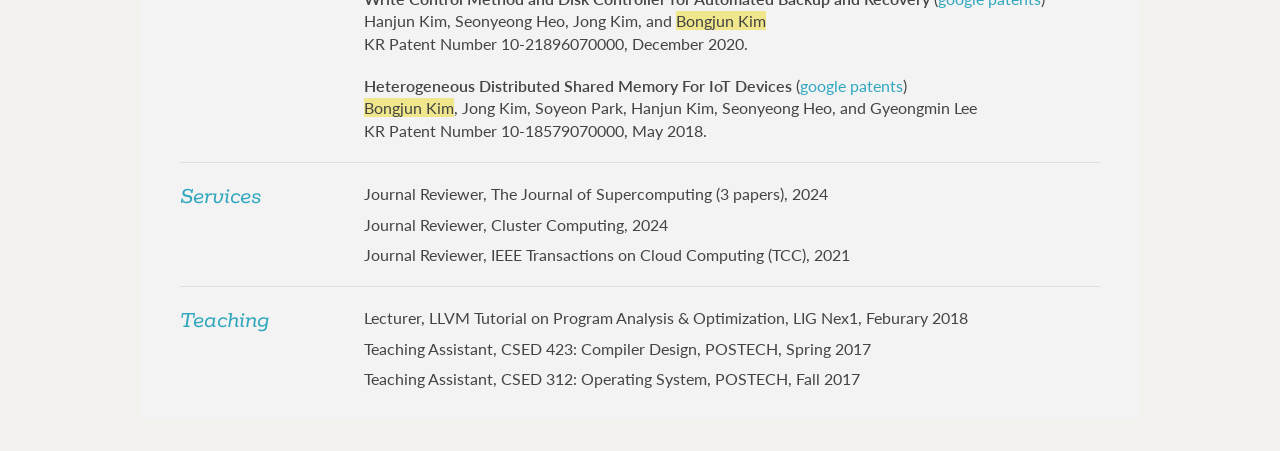
==== commit 15c8466d: "update cv, patent" ====
--- a/index.html
+++ b/index.html
@@ -26,7 +26,7 @@
                     <h4>Computing S/W TU, Samsung Advanced Institute of Technology (SAIT)</h4>
                     <ul>
                         <li>E-Mail: <a href="mailto:vongzun@gmail.com" target="_blank">bkim.bongjun [at] gmail.com</a></li>
-                        <li>Office: CSTU (SRC) @ SAIT</li>
+                        <li>Office: AI System Platform @ SAIT</li>
                         <li>Phone: +82 10 4110 9412</li>
                         <li><a href="./bongjunkim-CV.pdf" target="_blank">[Curriculum Vitae]</a>
                             <a href="http://kr.linkedin.com/in/kimbongjun" target="_blank">[Linkedin]</a>
@@ -59,7 +59,7 @@
         field. I'm a graduate student at POSTECH, and my research
         advisor is <a href="http://corelab.or.kr/~hanjun/">Prof. Hanjun Kim</a>.-->
                             <br>
-                            <br>Computing S/W TU (System Research Center) (<a href="https://www.sait.samsung.co.kr/saithome/research/researchArea.do?idx=16" target="_blank">CSTU at SAIT</a>)
+                            <br>AI System Platform (<a href="https://www.sait.samsung.co.kr/saithome/research/researchArea.do?idx=16" target="_blank">CSTU at SAIT</a>)
                             <br>Samsung Advanced Institute of Technology [삼성종합기술원] (<a href="https://www.sait.samsung.co.kr/saithome/main/main.do" target="_blank">SAIT</a>)
                             <br>Samsung Electronics [삼성전자] (<a href="https://www.samsung.com/sec/" target="_blank">Samsung</a>) </p>
                     </div>
@@ -97,7 +97,7 @@
                     <div class="sectionContent">
                         <article>
                             <h2>2021.09 ~ Present</h2>
-                            <p>Staff Researcher, Computing S/W TU, Samsung Advanced Institute of Technology (SAIT)</p>
+                            <p>Staff Researcher, AI System Platform, Samsung Advanced Institute of Technology (SAIT)</p>
                             <!--<ul>
             <li>Developing a universal deep learning compiler targeting diverse architectures</li>
           </ul>-->
@@ -245,9 +245,15 @@
                                     addMenuItem("#patent","Patents");
                                 </script>
                                 
-                                <p><b>Electronic device and method with processing in memory operation</b>
+                                <p><b>Near-memory operator and method with accelerator performance improvement</b> (<a href="https://patents.google.com/patent/US12524236B2" target="_blank">google patents</a>)
+                                    <br>Gyeongmin Lee, <span style="background-color: khaki">Bongjun Kim</span>, Seungwon Lee and Hanwoong Jung
+                                    <br>US Patent No. 12,524,236 B2, January 2026.
+                                    <br>
+                                </p>
+
+                                <p><b>Electronic device and method with processing in memory operation</b> (<a href="https://patents.google.com/patent/US20250335126A1" target="_blank">google patents</a>)
                                     <br>Youngsok Kim, Sungchul Lee, Seil Lee, Suhyun Lee, Jounghoo Lee, Chaemin Lim, Hanna Cha, Jinwoo Choi, Yeonan Ha, <span style="background-color: khaki">Bongjun Kim</span>, and Hanwoong Jung
-                                    <br>US Patent App. US19/060889, Feb 2025.
+                                    <br>US Patent App. US20250335126A1, October 2025.
                                     <br>
                                 </p>
 
@@ -266,12 +272,6 @@
                                 <p><b>Electronic device and method with hardware acceleration</b> (<a href="https://patents.google.com/patent/US20250045196A1" target="_blank">google patents</a>)
                                     <br>Youngsok Kim, Jounghoo Lee, Yeonan Ha, Sangsu Lee, and <span style="background-color: khaki">Bongjun Kim</span>
                                     <br>US Patent App. US20250045196A1, May 2024.
-                                    <br>
-                                </p>
-
-                                <p><b>Near-memory operator and method with accelerator performance improvement</b> (<a href="https://patents.google.com/patent/US20240256277A1" target="_blank">google patents</a>)
-                                    <br>Gyeongmin Lee, <span style="background-color: khaki">Bongjun Kim</span>, Seungwon Lee and Hanwoong Jung
-                                    <br>US Patent App. US20240256277A1, August 2023.
                                     <br>
                                 </p>
 
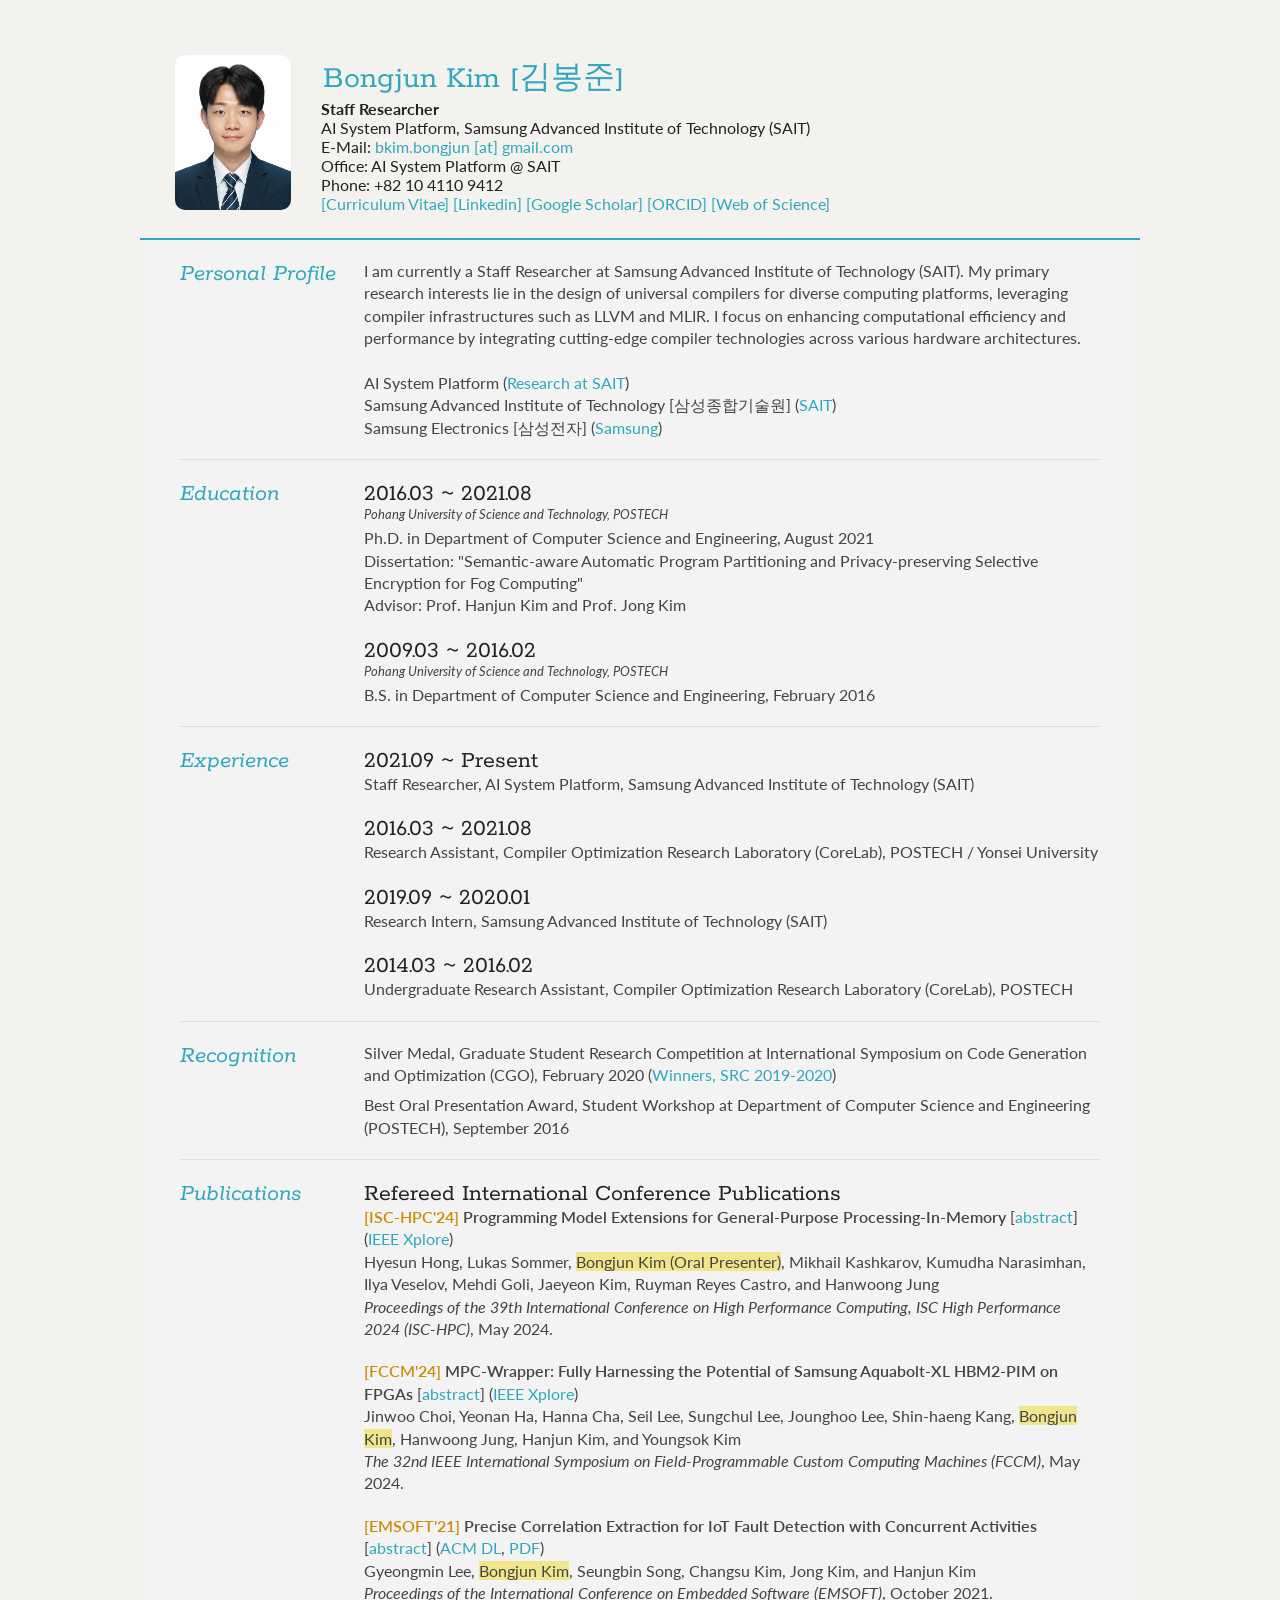
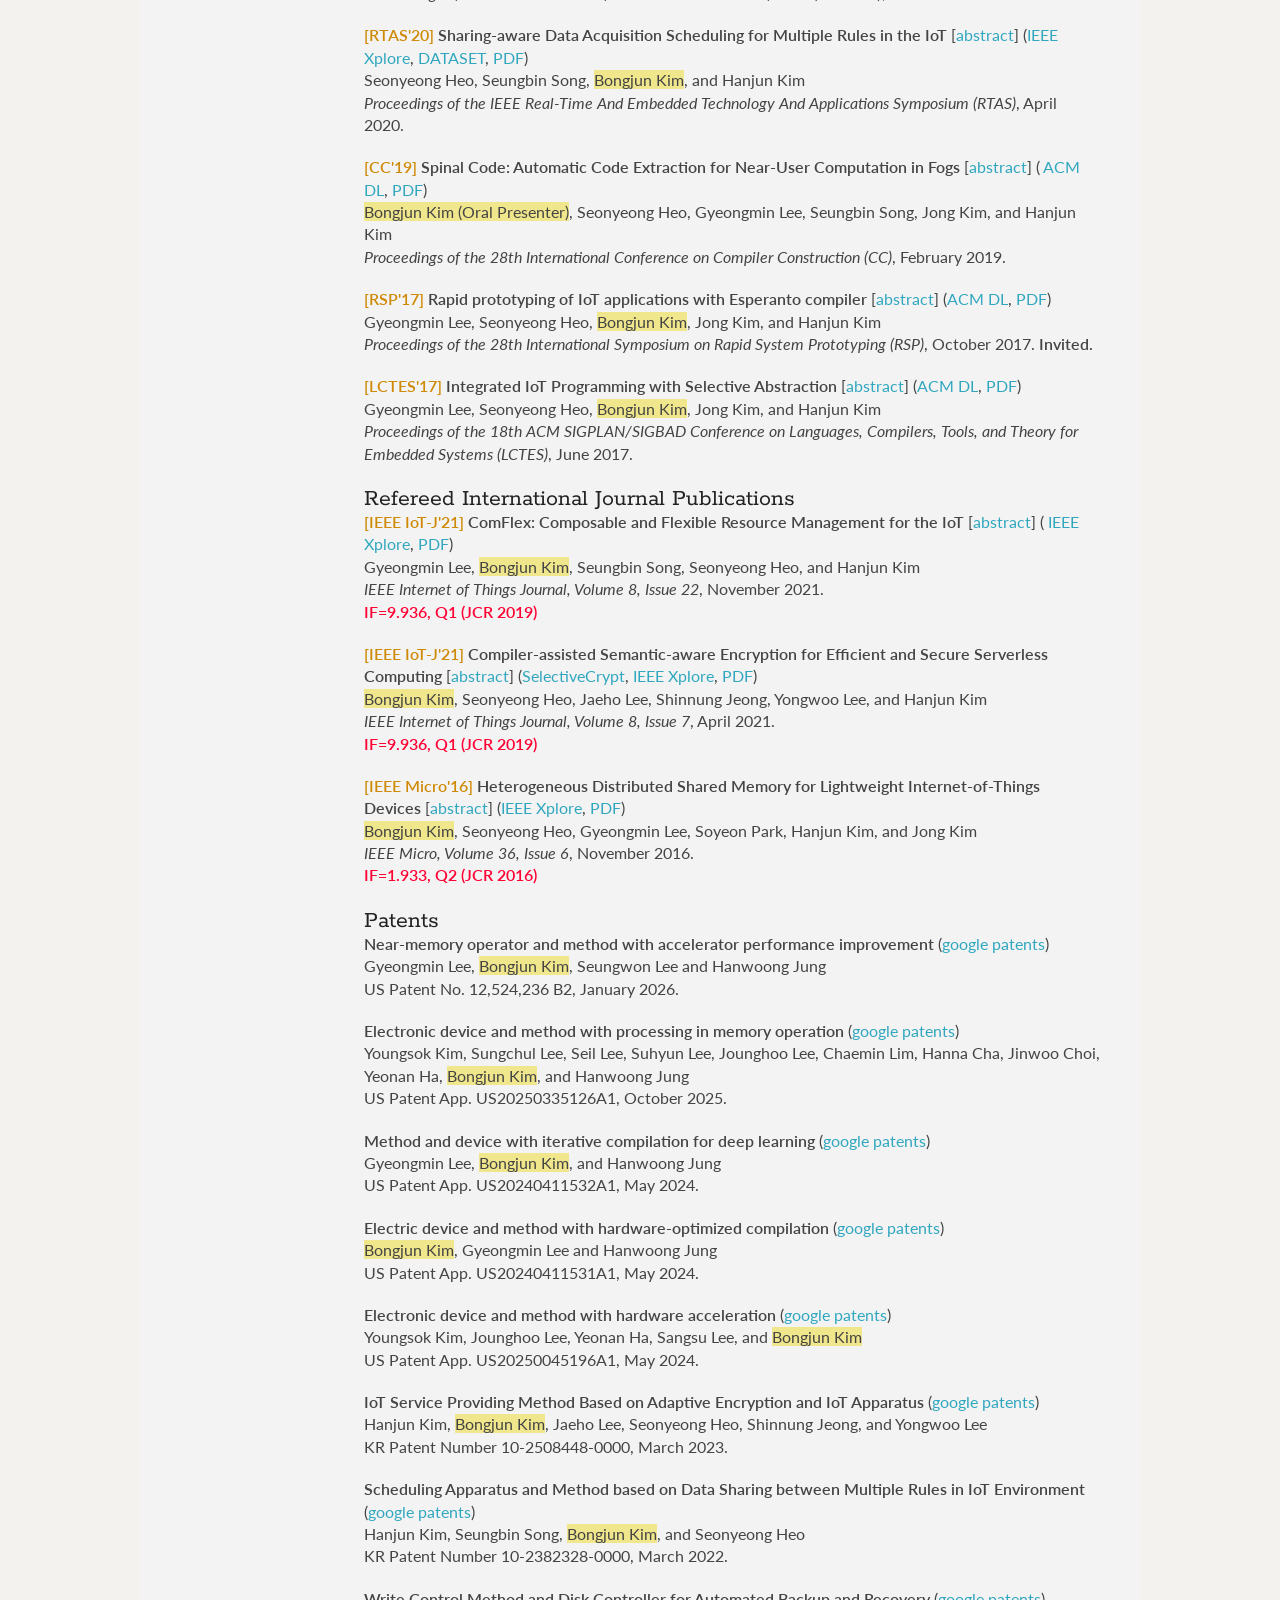
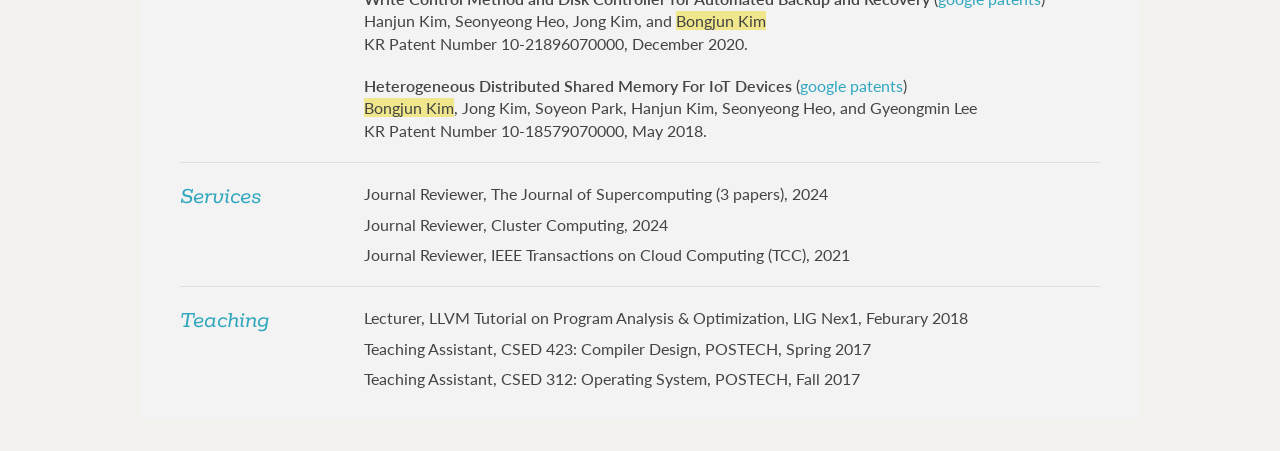
==== commit 3aa4d97e: "update" ====
--- a/index.html
+++ b/index.html
@@ -23,7 +23,7 @@
                 <div id="name">
                     <h2><font style="color: rgb(48, 167, 191)">Bongjun Kim [김봉준]</font></h2>
                     <h4><span style="font-weight: bold;">Staff Researcher</font></h4>
-                    <h4>Computing S/W TU, Samsung Advanced Institute of Technology (SAIT)</h4>
+                    <h4>AI System Platform, Samsung Advanced Institute of Technology (SAIT)</h4>
                     <ul>
                         <li>E-Mail: <a href="mailto:vongzun@gmail.com" target="_blank">bkim.bongjun [at] gmail.com</a></li>
                         <li>Office: AI System Platform @ SAIT</li>
@@ -59,7 +59,7 @@
         field. I'm a graduate student at POSTECH, and my research
         advisor is <a href="http://corelab.or.kr/~hanjun/">Prof. Hanjun Kim</a>.-->
                             <br>
-                            <br>AI System Platform (<a href="https://www.sait.samsung.co.kr/saithome/research/researchArea.do?idx=16" target="_blank">CSTU at SAIT</a>)
+                            <br>AI System Platform (<a href="https://semiconductor.samsung.com/sait/research/research-areas/" target="_blank">Research at SAIT</a>)
                             <br>Samsung Advanced Institute of Technology [삼성종합기술원] (<a href="https://www.sait.samsung.co.kr/saithome/main/main.do" target="_blank">SAIT</a>)
                             <br>Samsung Electronics [삼성전자] (<a href="https://www.samsung.com/sec/" target="_blank">Samsung</a>) </p>
                     </div>
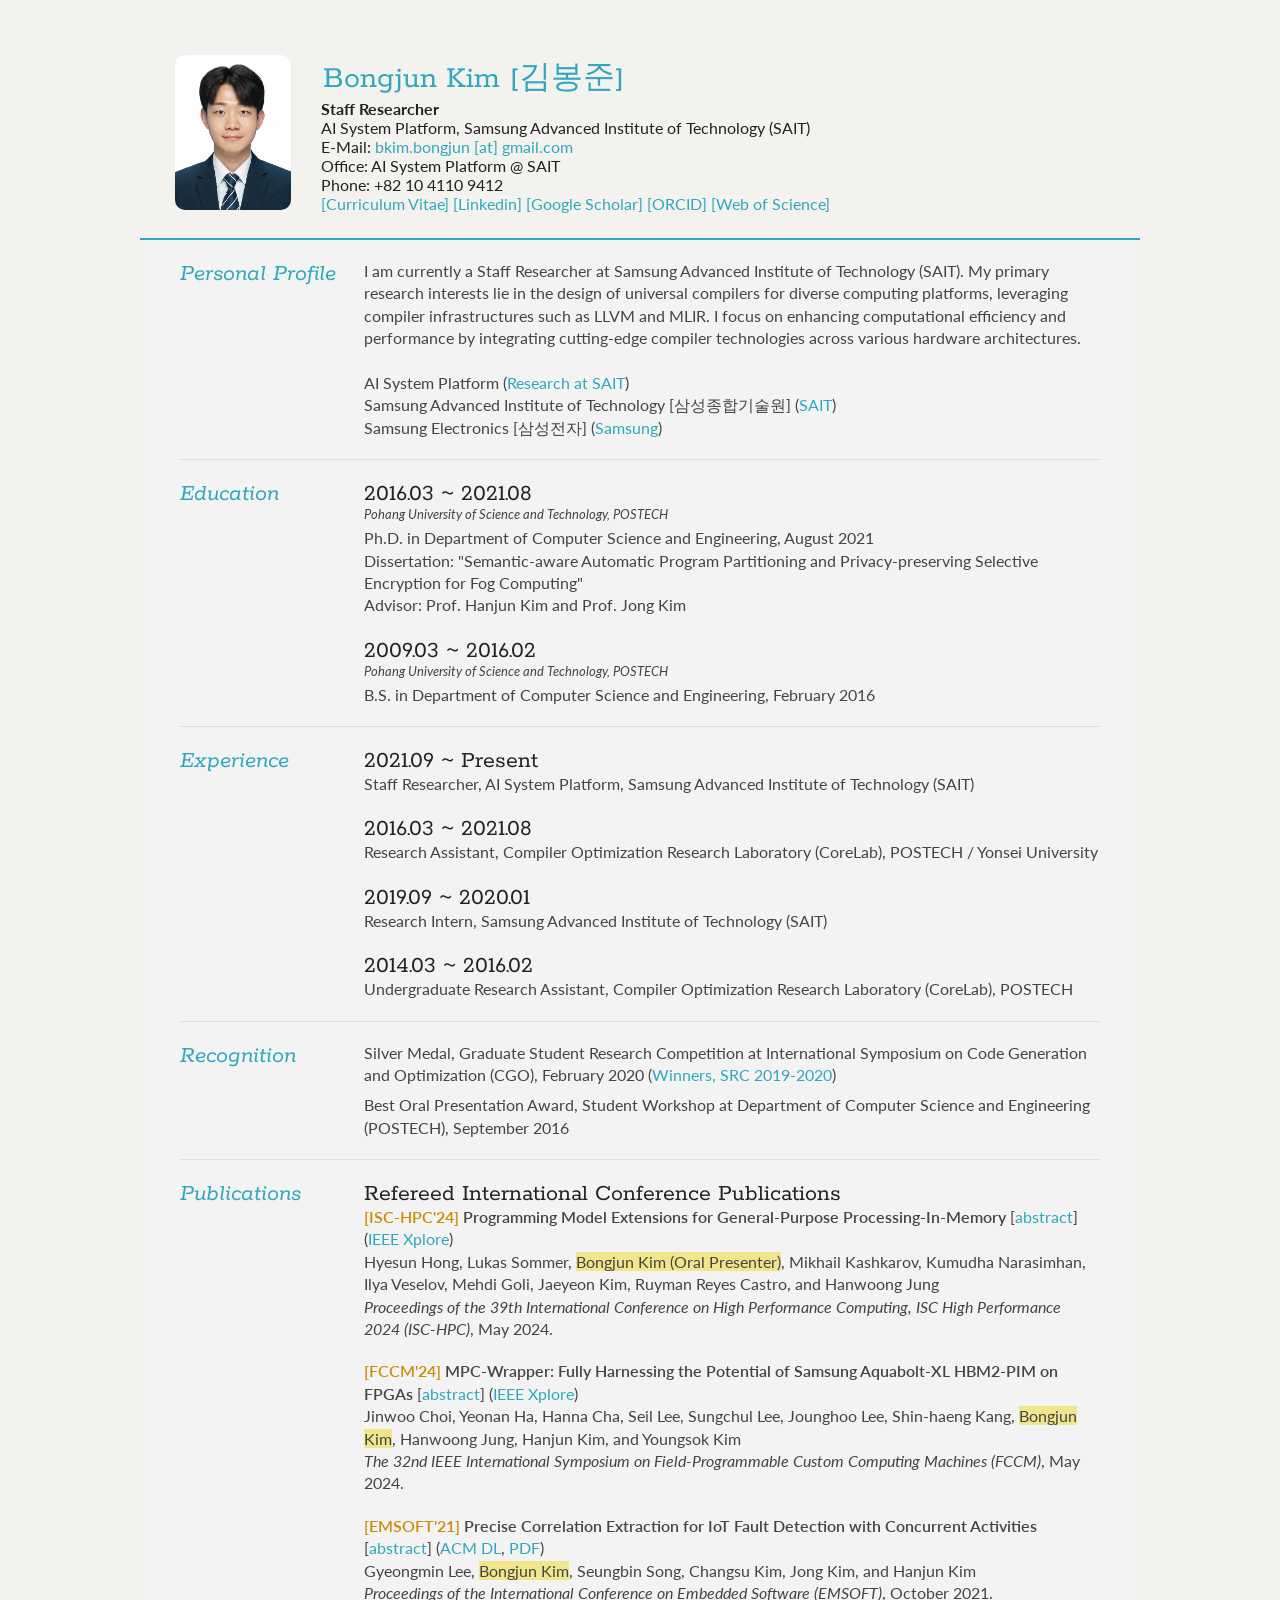
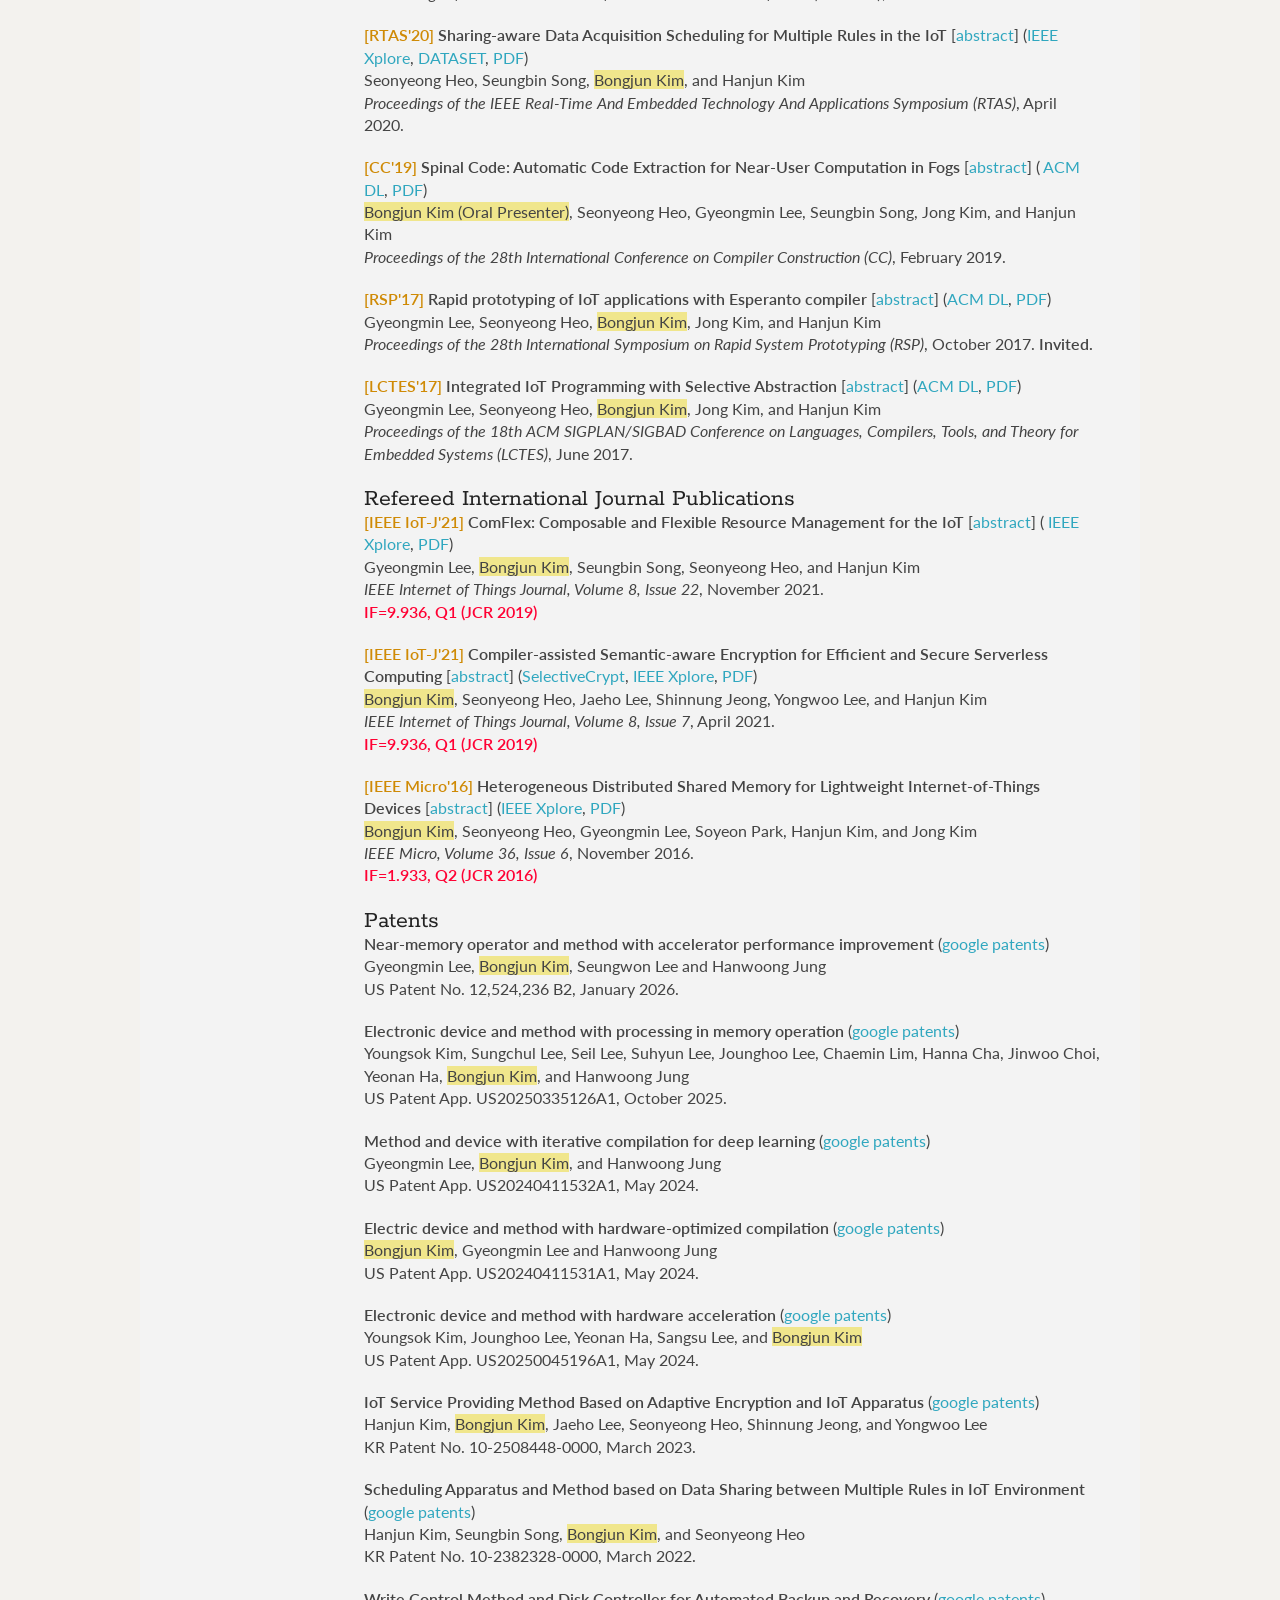
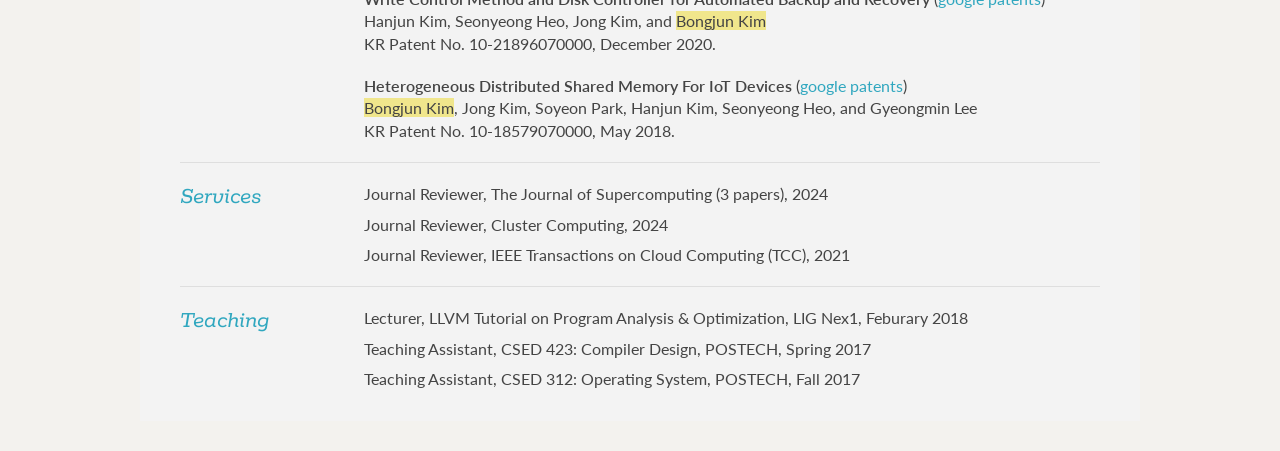
==== commit 89657939: "update" ====
--- a/index.html
+++ b/index.html
@@ -277,25 +277,25 @@
 
                                 <p><b>IoT Service Providing Method Based on Adaptive Encryption and IoT Apparatus</b> (<a href="https://patents.google.com/patent/KR102508448B1" target="_blank">google patents</a>)
                                     <br>Hanjun Kim, <span style="background-color: khaki">Bongjun Kim</span>, Jaeho Lee, Seonyeong Heo, Shinnung Jeong, and Yongwoo Lee
-                                    <br>KR Patent Number 10-2508448-0000, March 2023.
+                                    <br>KR Patent No. 10-2508448-0000, March 2023.
                                     <br>
                                 </p>
 
                                 <p><b>Scheduling Apparatus and Method based on Data Sharing between Multiple Rules in IoT Environment</b> (<a href="https://patents.google.com/patent/KR102382328B1" target="_blank">google patents</a>)
                                     <br>Hanjun Kim, Seungbin Song, <span style="background-color: khaki">Bongjun Kim</span>, and Seonyeong Heo
-                                    <br>KR Patent Number 10-2382328-0000, March 2022.
+                                    <br>KR Patent No. 10-2382328-0000, March 2022.
                                     <br>
                                 </p>
 
                                 <p><b>Write Control Method and Disk Controller for Automated Backup and Recovery</b> (<a href="https://patents.google.com/patent/KR102189607B1" target="_blank">google patents</a>)
                                     <br>Hanjun Kim, Seonyeong Heo, Jong Kim, and <span style="background-color: khaki">Bongjun Kim</span>
-                                    <br>KR Patent Number 10-21896070000, December 2020.
+                                    <br>KR Patent No. 10-21896070000, December 2020.
                                     <br>
                                 </p>
 
                                 <p><b>Heterogeneous Distributed Shared Memory For IoT Devices</b> (<a href="https://patents.google.com/patent/KR101857907B1" target="_blank">google patents</a>)
                                     <br><span style="background-color: khaki">Bongjun Kim</span>, Jong Kim, Soyeon Park, Hanjun Kim, Seonyeong Heo, and Gyeongmin Lee
-                                    <br>KR Patent Number 10-18579070000, May 2018.
+                                    <br>KR Patent No. 10-18579070000, May 2018.
                                     <br>
                                 </p>
 
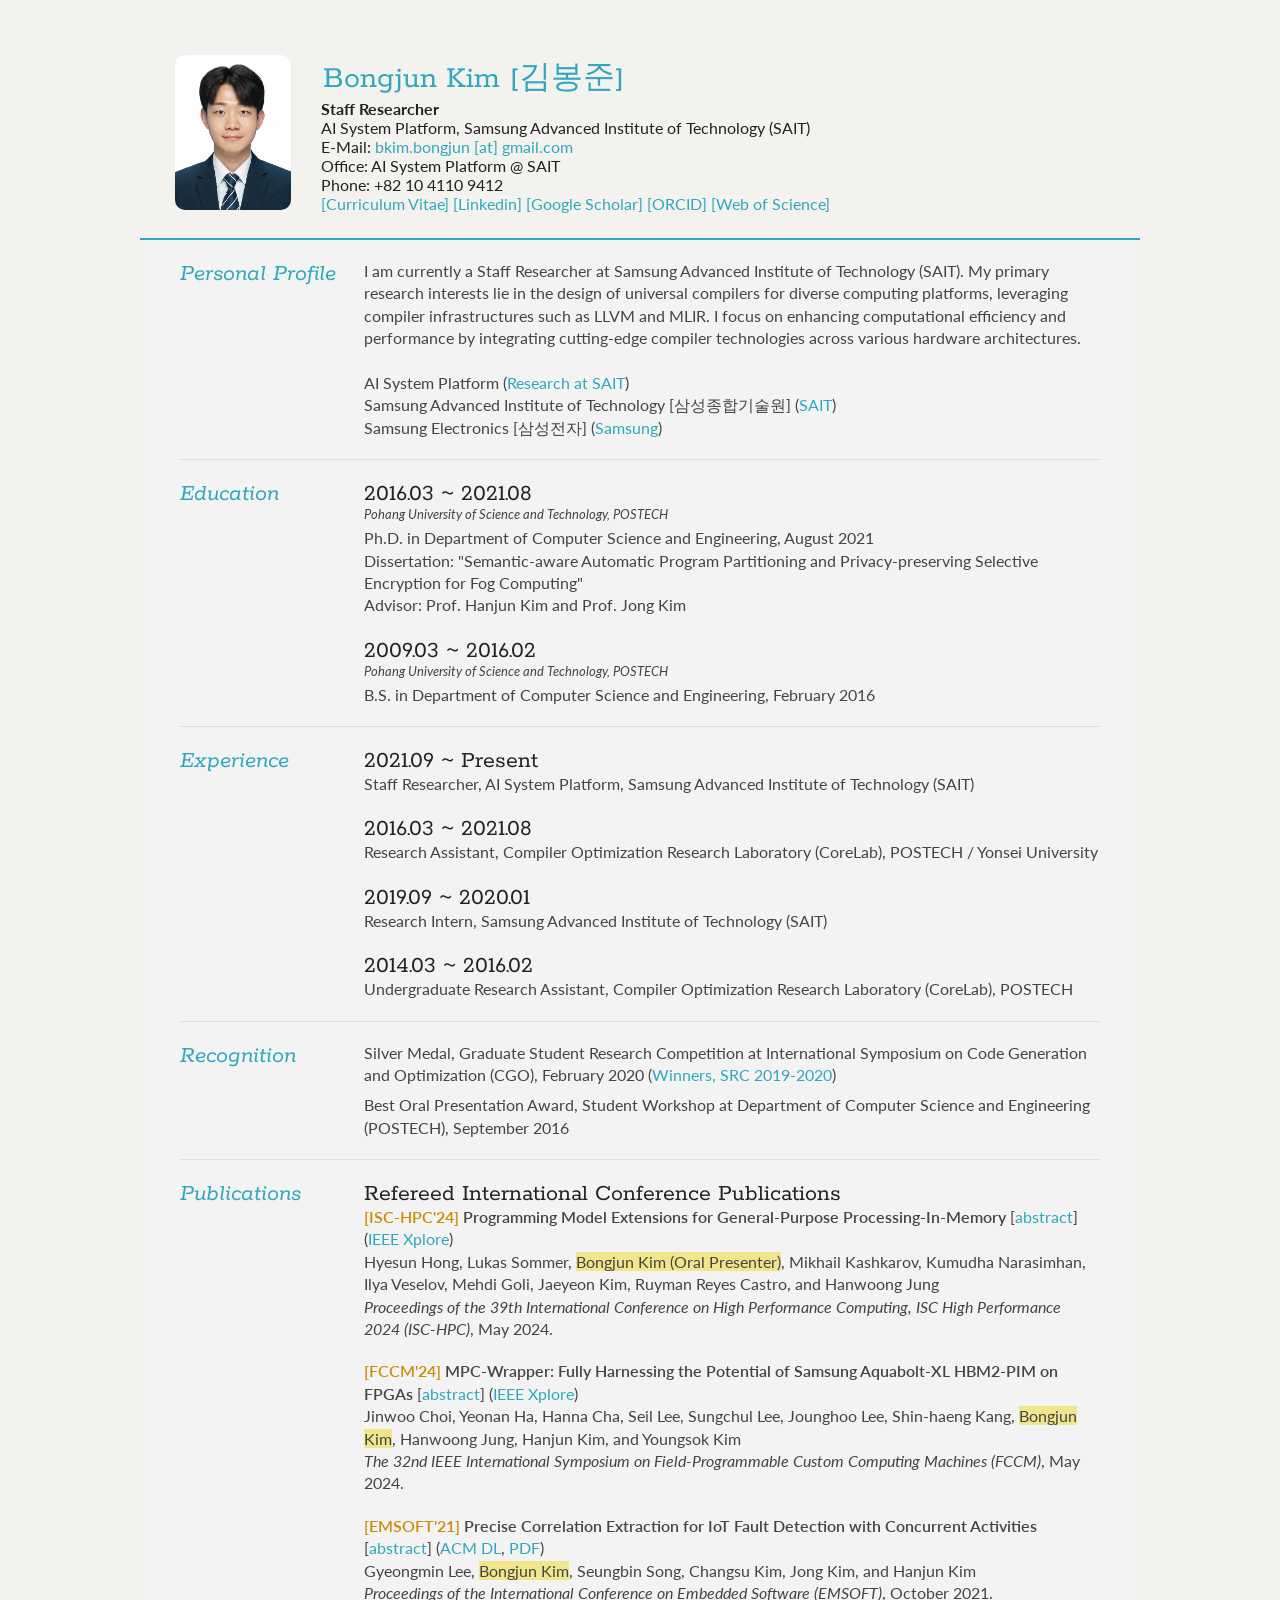
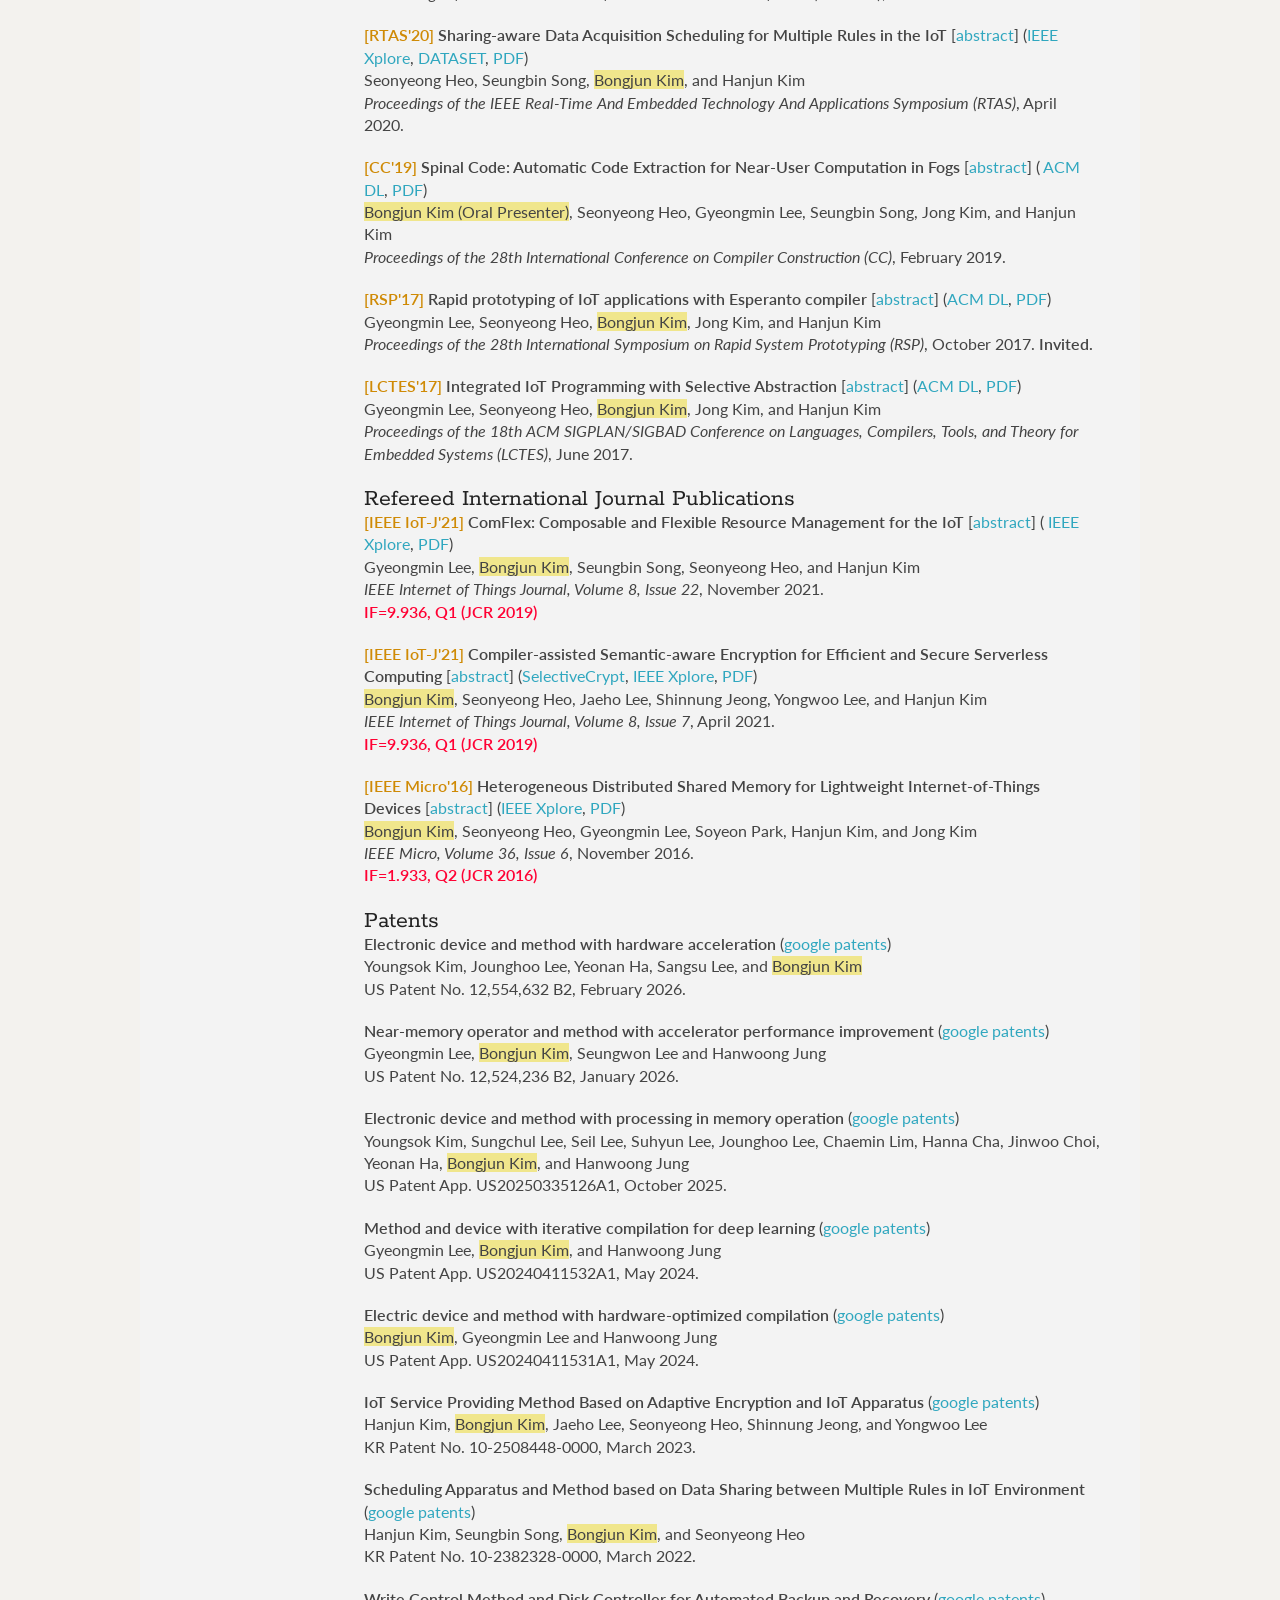
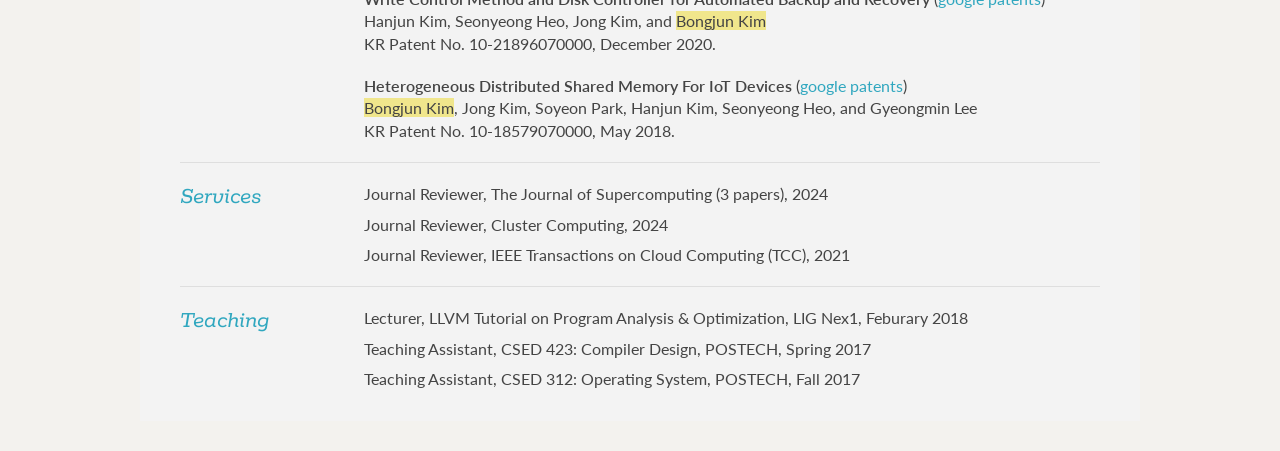
==== commit e882b95c: "update" ====
--- a/index.html
+++ b/index.html
@@ -245,6 +245,13 @@
                                     addMenuItem("#patent","Patents");
                                 </script>
                                 
+                                <p><b>Electronic device and method with hardware acceleration</b> (<a href="https://patents.google.com/patent/US20250045196A1" target="_blank">google patents</a>)
+                                    <br>Youngsok Kim, Jounghoo Lee, Yeonan Ha, Sangsu Lee, and <span style="background-color: khaki">Bongjun Kim</span>
+                                    <br>US Patent No. 12,554,632 B2, February 2026.
+                                    <br>
+                                </p>
+
+                                
                                 <p><b>Near-memory operator and method with accelerator performance improvement</b> (<a href="https://patents.google.com/patent/US12524236B2" target="_blank">google patents</a>)
                                     <br>Gyeongmin Lee, <span style="background-color: khaki">Bongjun Kim</span>, Seungwon Lee and Hanwoong Jung
                                     <br>US Patent No. 12,524,236 B2, January 2026.
@@ -269,12 +276,6 @@
                                     <br>
                                 </p>
                                 
-                                <p><b>Electronic device and method with hardware acceleration</b> (<a href="https://patents.google.com/patent/US20250045196A1" target="_blank">google patents</a>)
-                                    <br>Youngsok Kim, Jounghoo Lee, Yeonan Ha, Sangsu Lee, and <span style="background-color: khaki">Bongjun Kim</span>
-                                    <br>US Patent App. US20250045196A1, May 2024.
-                                    <br>
-                                </p>
-
                                 <p><b>IoT Service Providing Method Based on Adaptive Encryption and IoT Apparatus</b> (<a href="https://patents.google.com/patent/KR102508448B1" target="_blank">google patents</a>)
                                     <br>Hanjun Kim, <span style="background-color: khaki">Bongjun Kim</span>, Jaeho Lee, Seonyeong Heo, Shinnung Jeong, and Yongwoo Lee
                                     <br>KR Patent No. 10-2508448-0000, March 2023.
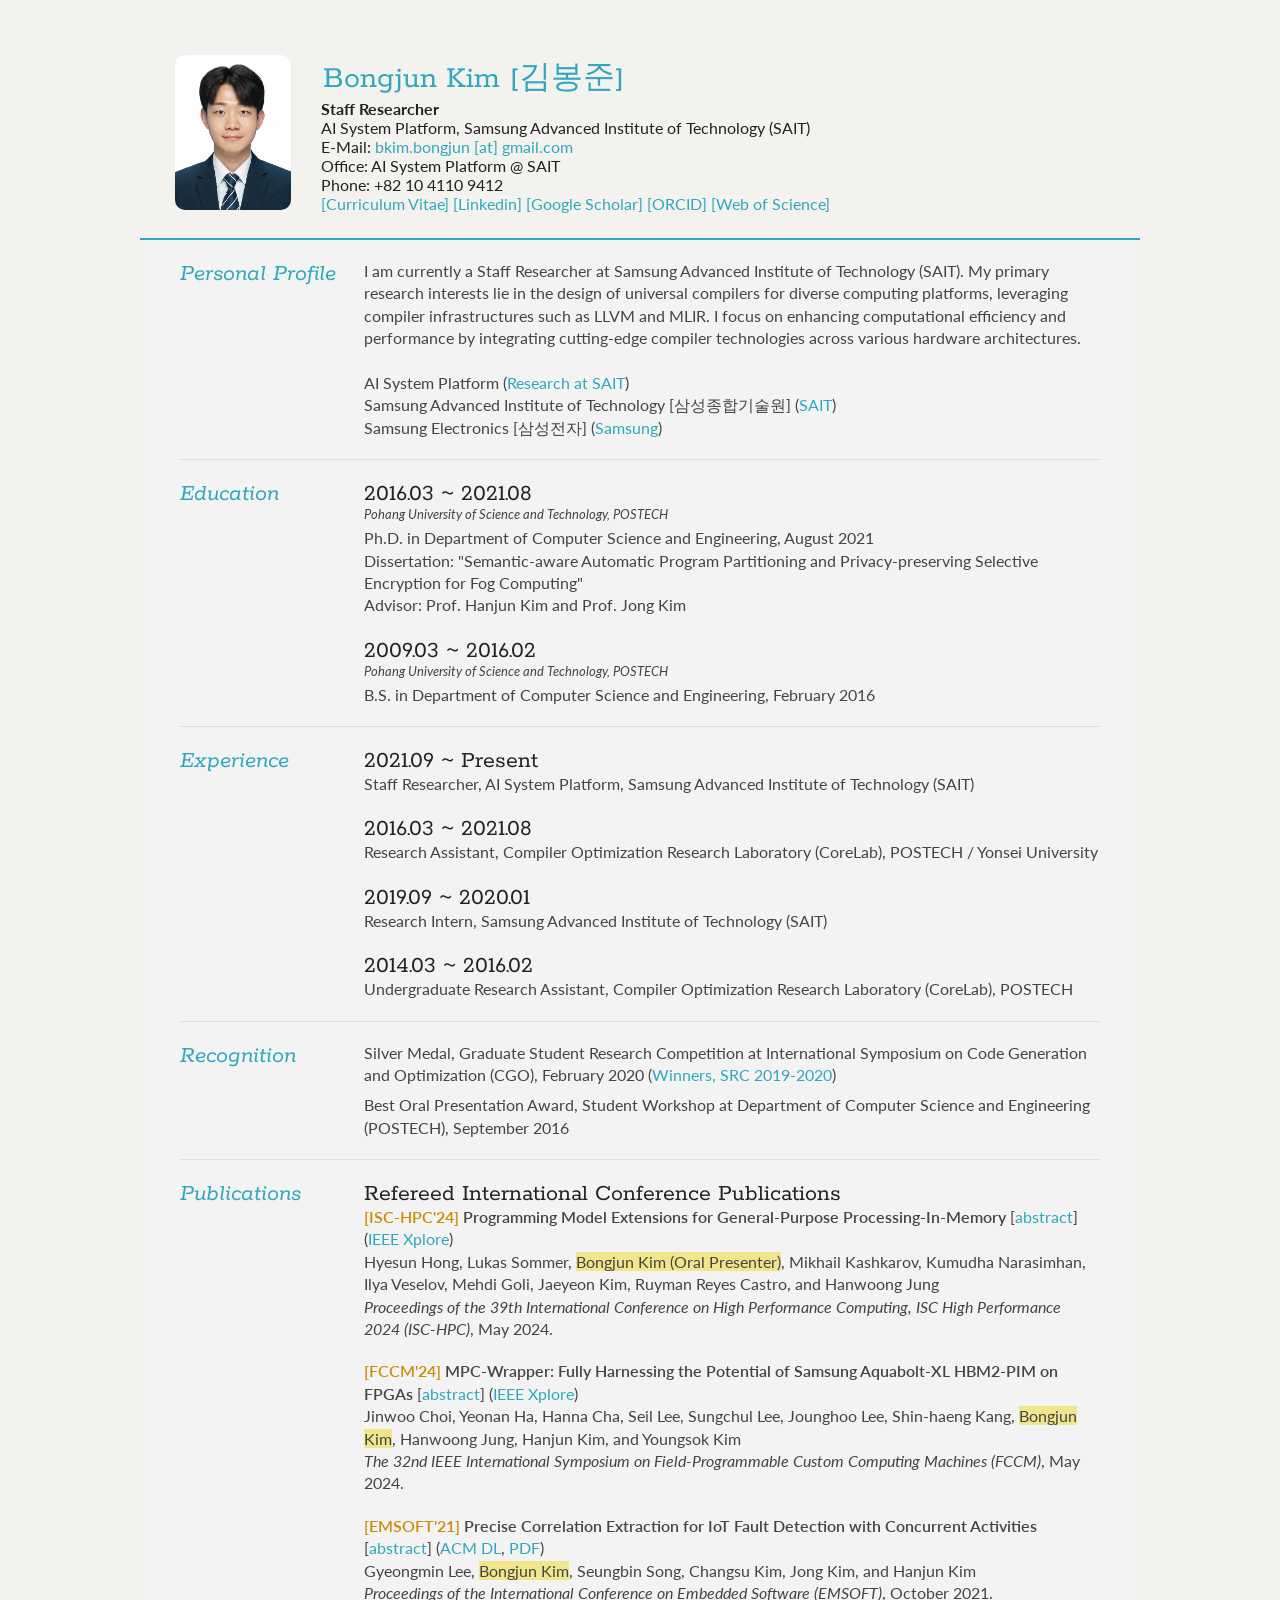
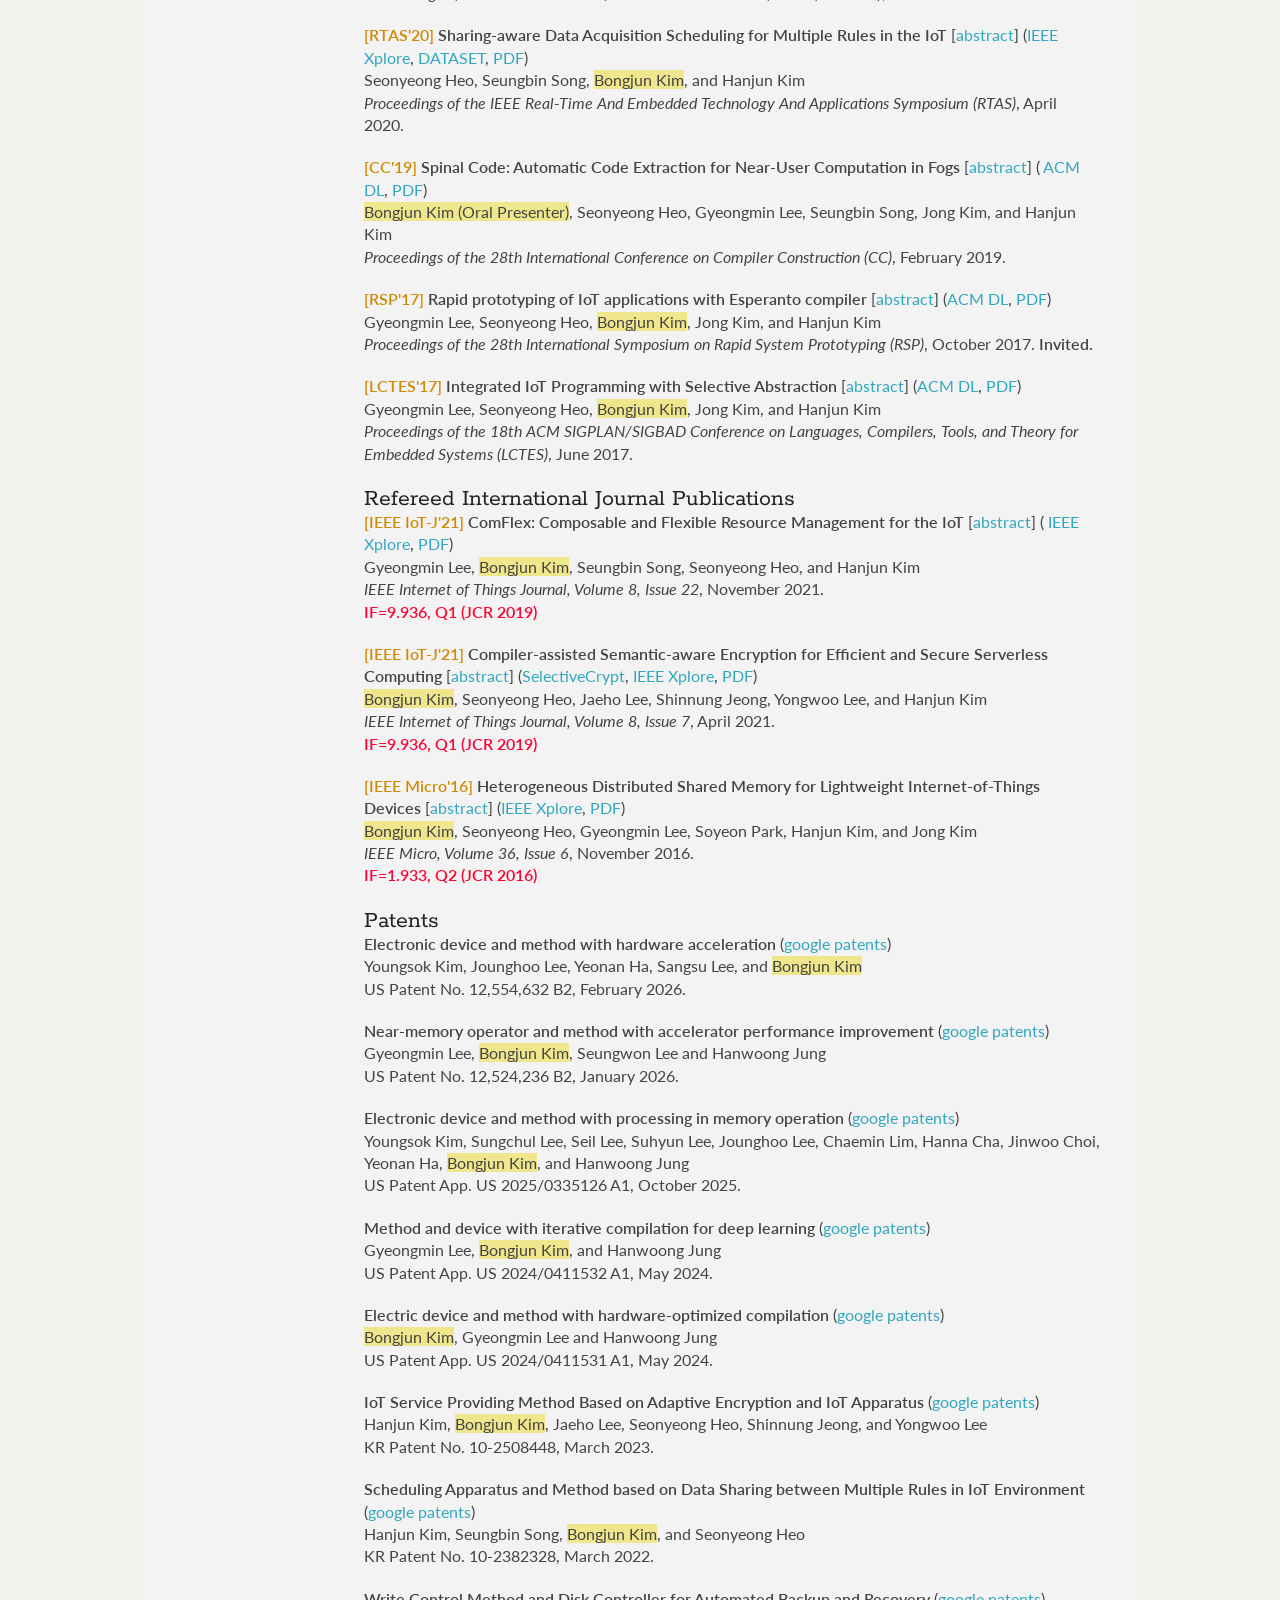
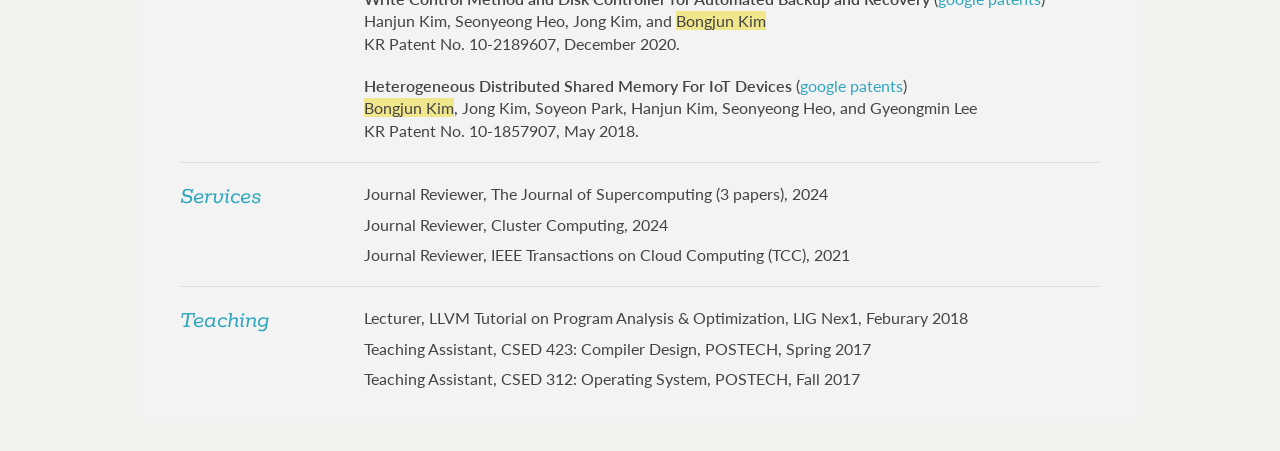
==== commit 07919856: "update" ====
--- a/index.html
+++ b/index.html
@@ -245,7 +245,7 @@
                                     addMenuItem("#patent","Patents");
                                 </script>
                                 
-                                <p><b>Electronic device and method with hardware acceleration</b> (<a href="https://patents.google.com/patent/US20250045196A1" target="_blank">google patents</a>)
+                                <p><b>Electronic device and method with hardware acceleration</b> (<a href="https://patents.google.com/patent/US12554632B2" target="_blank">google patents</a>)
                                     <br>Youngsok Kim, Jounghoo Lee, Yeonan Ha, Sangsu Lee, and <span style="background-color: khaki">Bongjun Kim</span>
                                     <br>US Patent No. 12,554,632 B2, February 2026.
                                     <br>
@@ -260,43 +260,43 @@
 
                                 <p><b>Electronic device and method with processing in memory operation</b> (<a href="https://patents.google.com/patent/US20250335126A1" target="_blank">google patents</a>)
                                     <br>Youngsok Kim, Sungchul Lee, Seil Lee, Suhyun Lee, Jounghoo Lee, Chaemin Lim, Hanna Cha, Jinwoo Choi, Yeonan Ha, <span style="background-color: khaki">Bongjun Kim</span>, and Hanwoong Jung
-                                    <br>US Patent App. US20250335126A1, October 2025.
+                                    <br>US Patent App. US 2025/0335126 A1, October 2025.
                                     <br>
                                 </p>
 
                                 <p><b>Method and device with iterative compilation for deep learning</b> (<a href="https://patents.google.com/patent/US20240411532A1" target="_blank">google patents</a>)
                                     <br>Gyeongmin Lee, <span style="background-color: khaki">Bongjun Kim</span>, and Hanwoong Jung
-                                    <br>US Patent App. US20240411532A1, May 2024.
+                                    <br>US Patent App. US 2024/0411532 A1, May 2024.
                                     <br>
                                 </p>
 
                                 <p><b>Electric device and method with hardware-optimized compilation</b> (<a href="https://patents.google.com/patent/US20240411531A1" target="_blank">google patents</a>)
                                     <br><span style="background-color: khaki">Bongjun Kim</span>, Gyeongmin Lee and Hanwoong Jung
-                                    <br>US Patent App. US20240411531A1, May 2024.
+                                    <br>US Patent App. US 2024/0411531 A1, May 2024.
                                     <br>
                                 </p>
                                 
                                 <p><b>IoT Service Providing Method Based on Adaptive Encryption and IoT Apparatus</b> (<a href="https://patents.google.com/patent/KR102508448B1" target="_blank">google patents</a>)
                                     <br>Hanjun Kim, <span style="background-color: khaki">Bongjun Kim</span>, Jaeho Lee, Seonyeong Heo, Shinnung Jeong, and Yongwoo Lee
-                                    <br>KR Patent No. 10-2508448-0000, March 2023.
+                                    <br>KR Patent No. 10-2508448, March 2023.
                                     <br>
                                 </p>
 
                                 <p><b>Scheduling Apparatus and Method based on Data Sharing between Multiple Rules in IoT Environment</b> (<a href="https://patents.google.com/patent/KR102382328B1" target="_blank">google patents</a>)
                                     <br>Hanjun Kim, Seungbin Song, <span style="background-color: khaki">Bongjun Kim</span>, and Seonyeong Heo
-                                    <br>KR Patent No. 10-2382328-0000, March 2022.
+                                    <br>KR Patent No. 10-2382328, March 2022.
                                     <br>
                                 </p>
 
                                 <p><b>Write Control Method and Disk Controller for Automated Backup and Recovery</b> (<a href="https://patents.google.com/patent/KR102189607B1" target="_blank">google patents</a>)
                                     <br>Hanjun Kim, Seonyeong Heo, Jong Kim, and <span style="background-color: khaki">Bongjun Kim</span>
-                                    <br>KR Patent No. 10-21896070000, December 2020.
+                                    <br>KR Patent No. 10-2189607, December 2020.
                                     <br>
                                 </p>
 
                                 <p><b>Heterogeneous Distributed Shared Memory For IoT Devices</b> (<a href="https://patents.google.com/patent/KR101857907B1" target="_blank">google patents</a>)
                                     <br><span style="background-color: khaki">Bongjun Kim</span>, Jong Kim, Soyeon Park, Hanjun Kim, Seonyeong Heo, and Gyeongmin Lee
-                                    <br>KR Patent No. 10-18579070000, May 2018.
+                                    <br>KR Patent No. 10-1857907, May 2018.
                                     <br>
                                 </p>
 
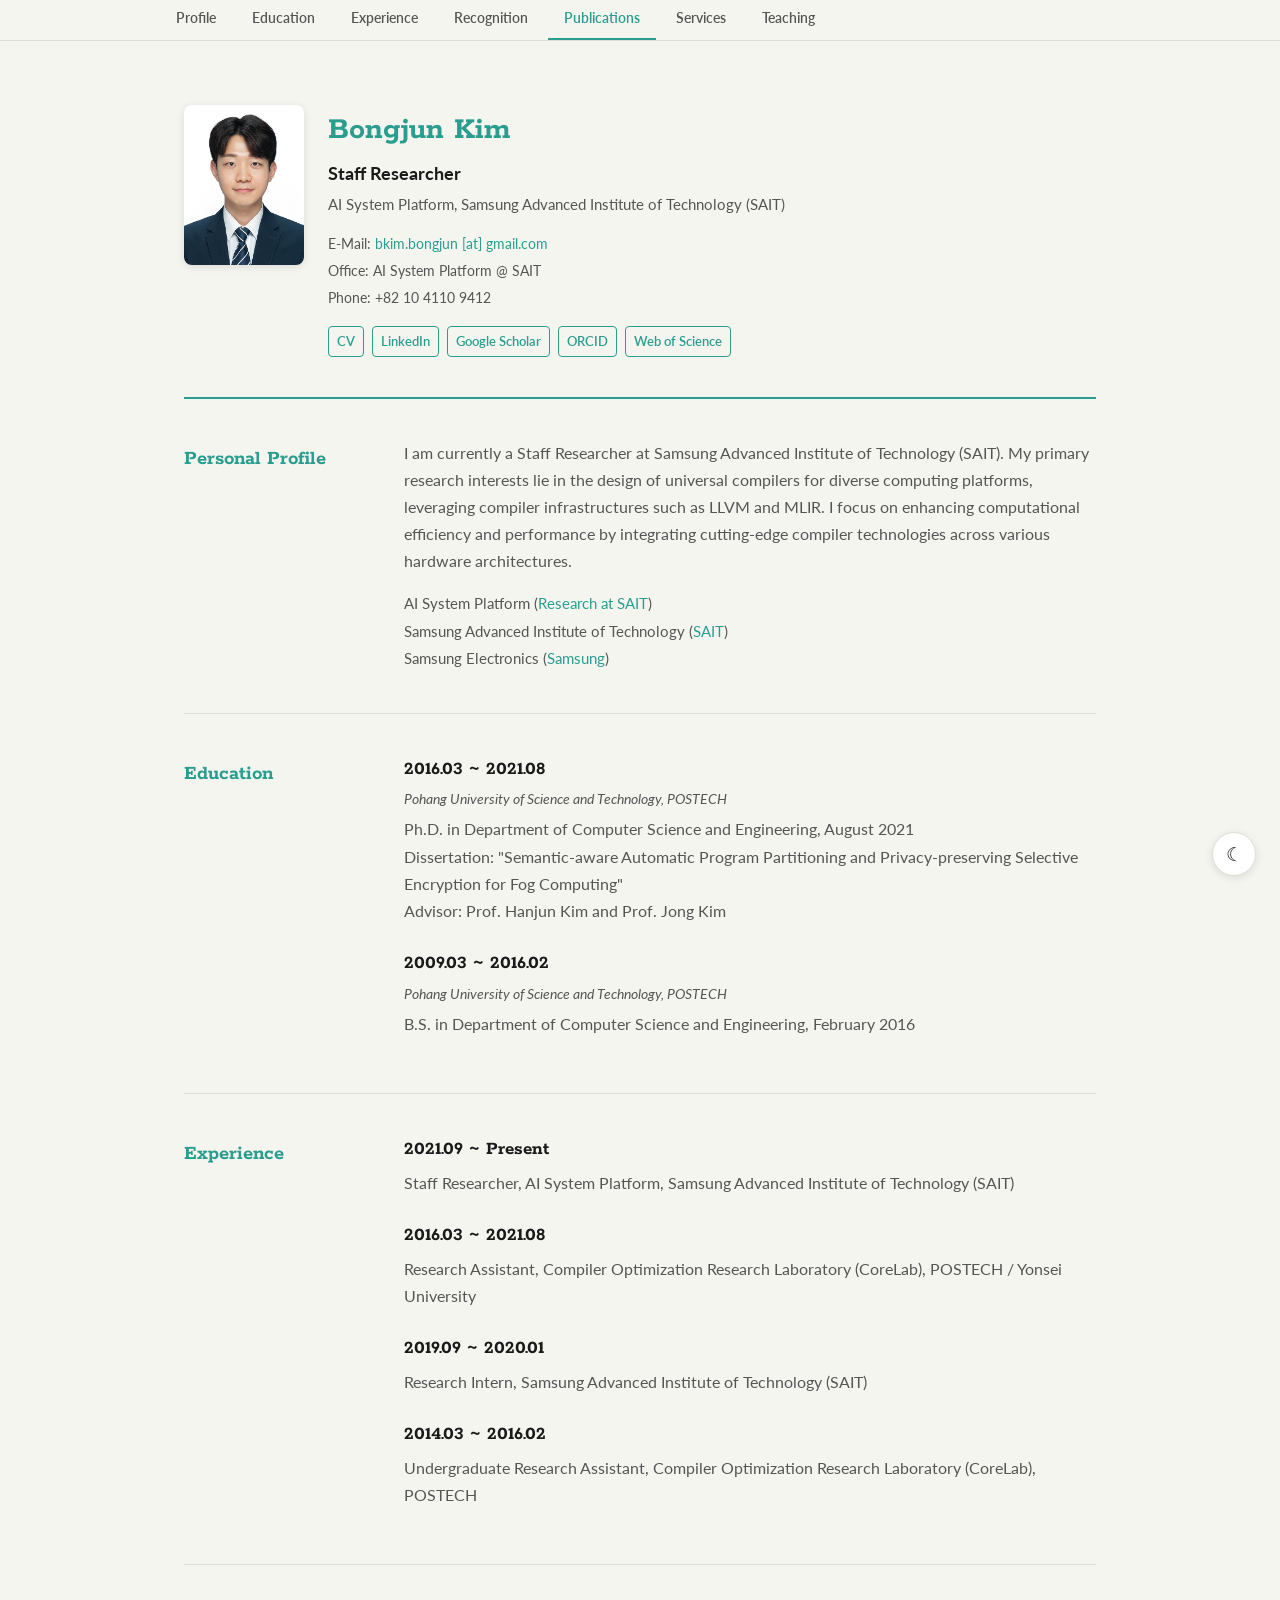
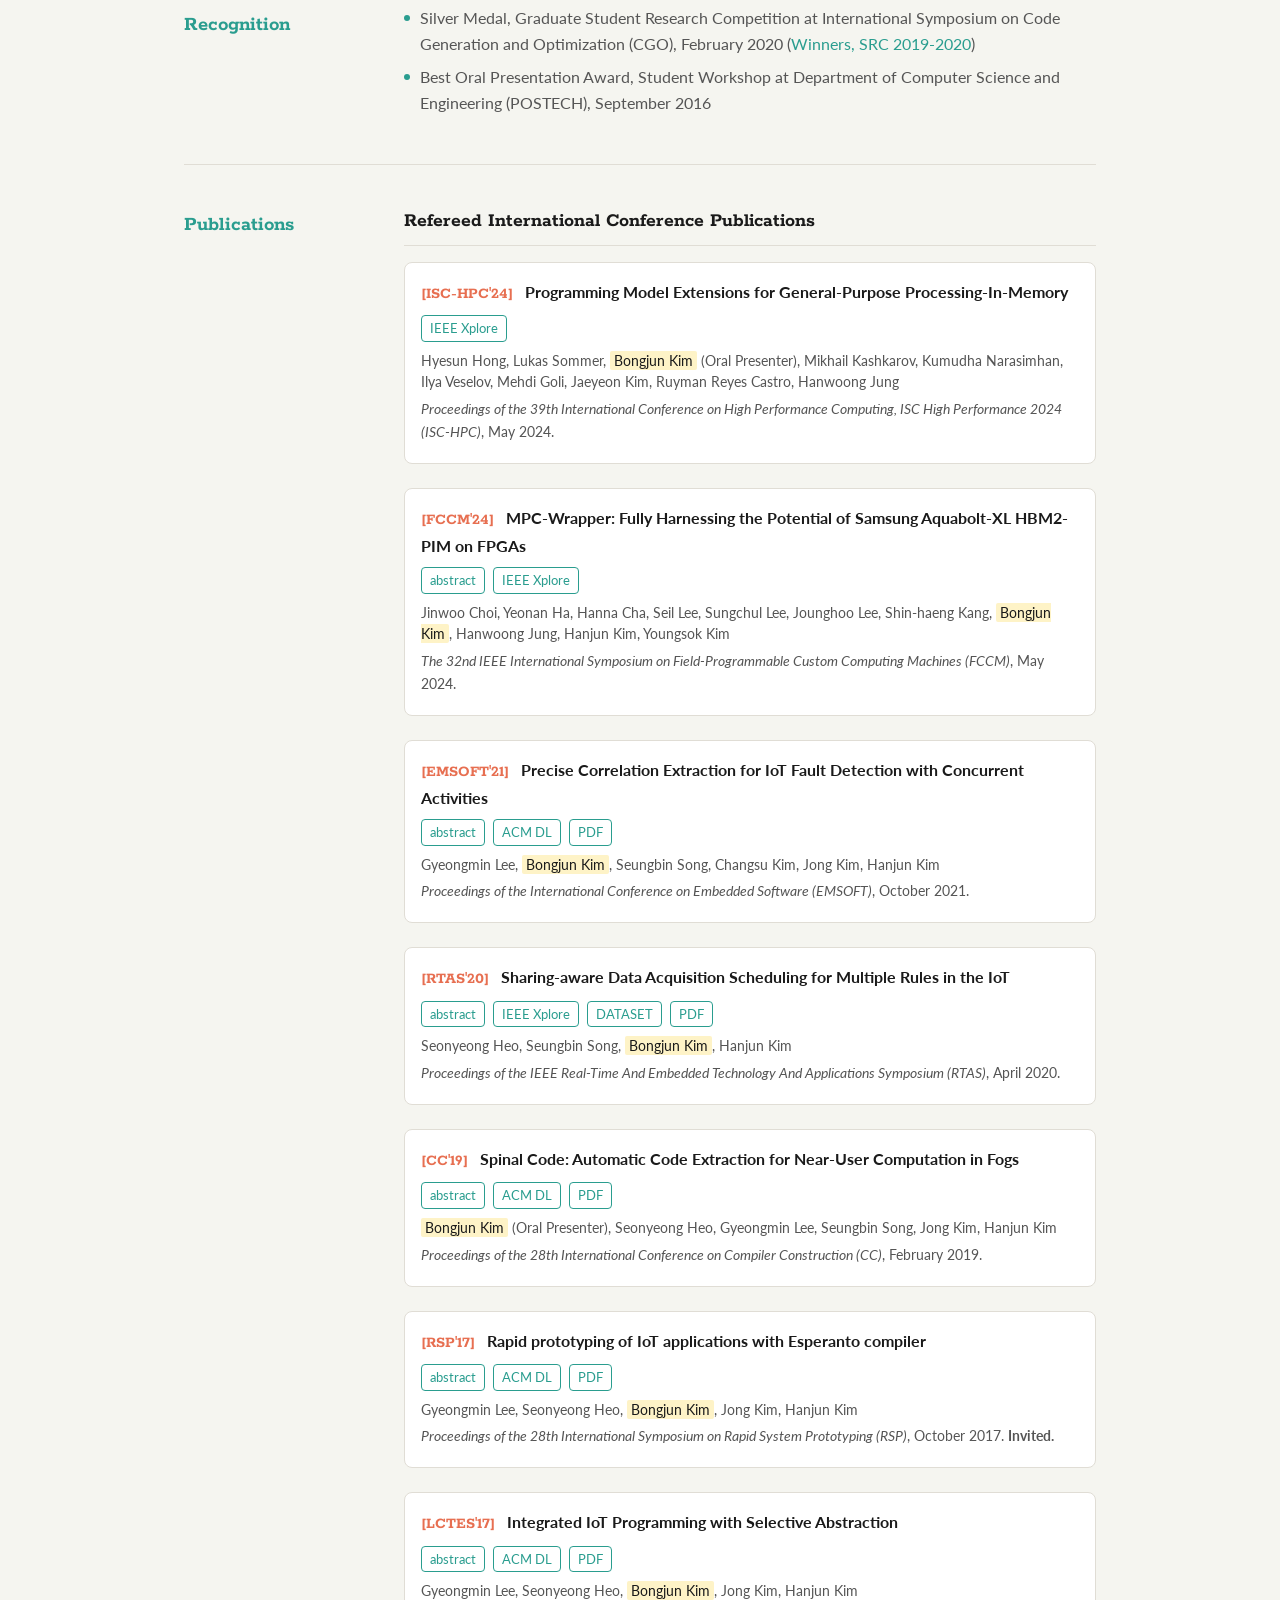
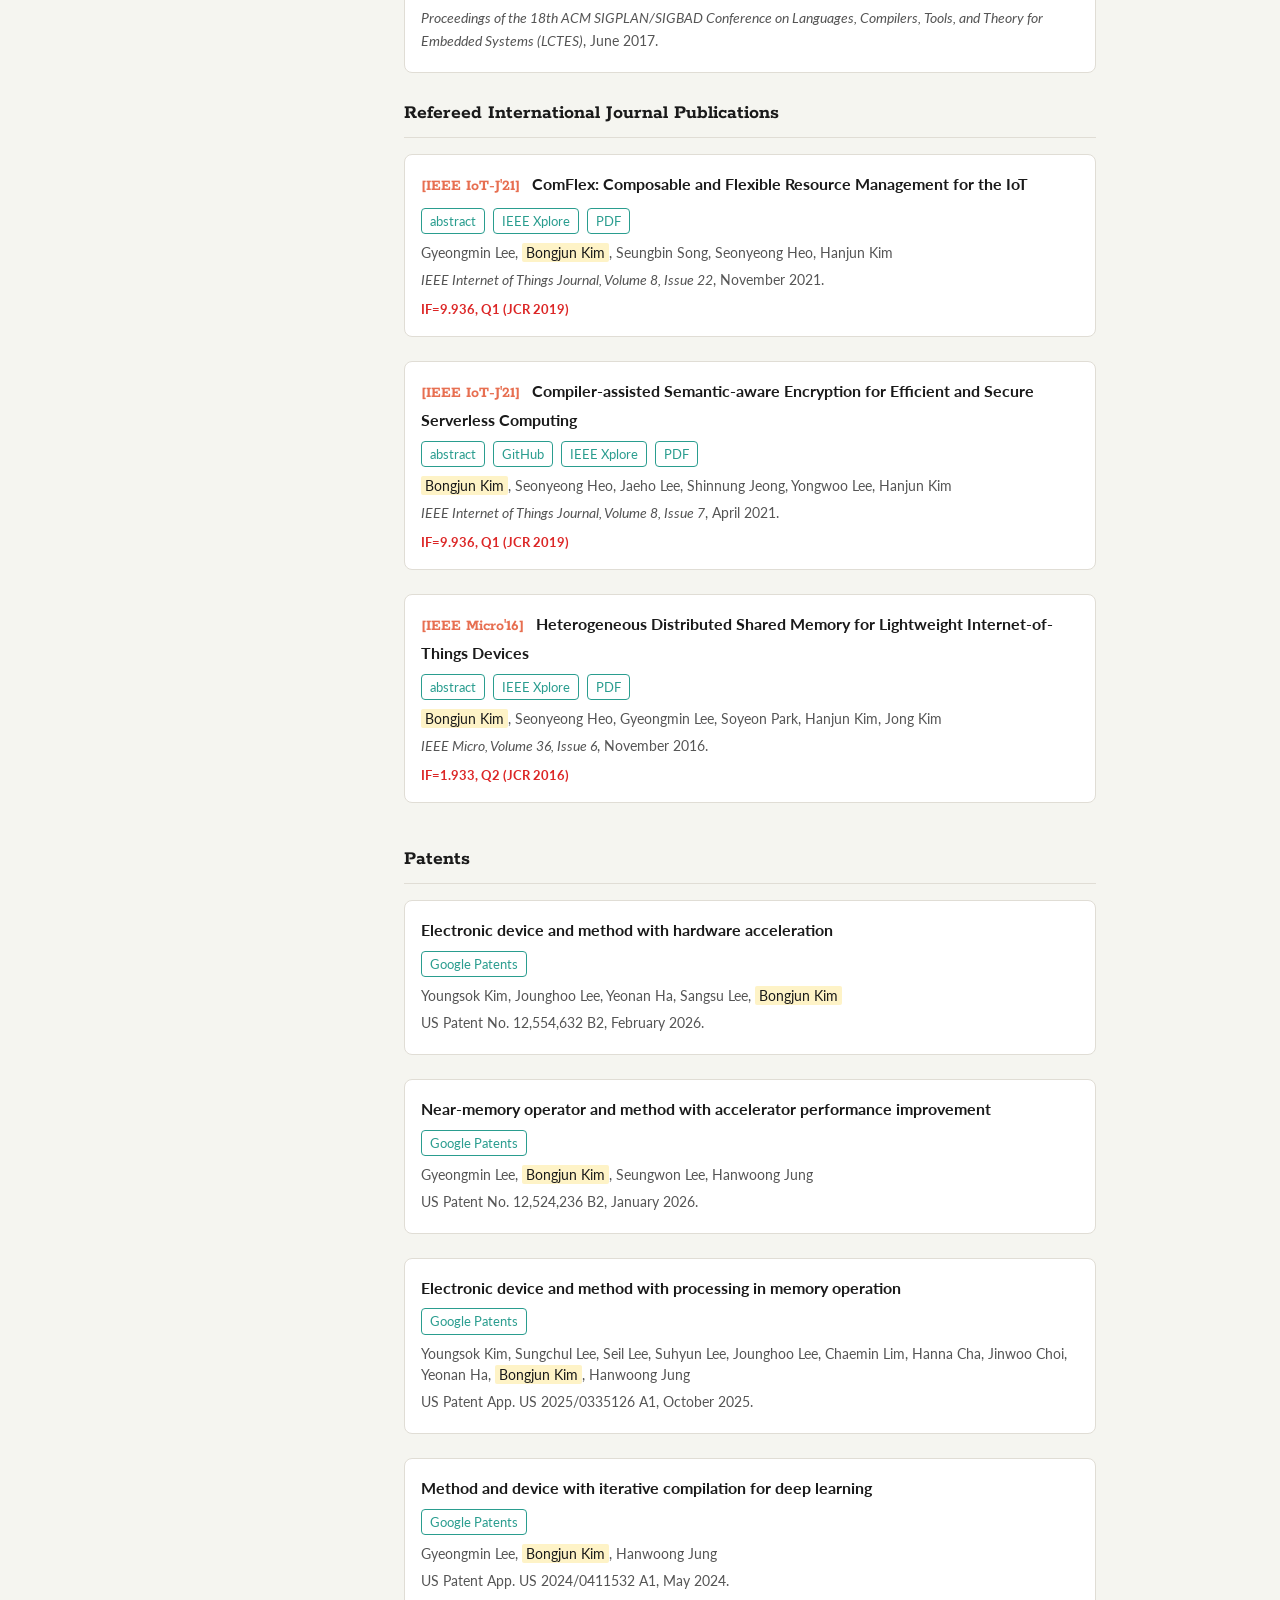
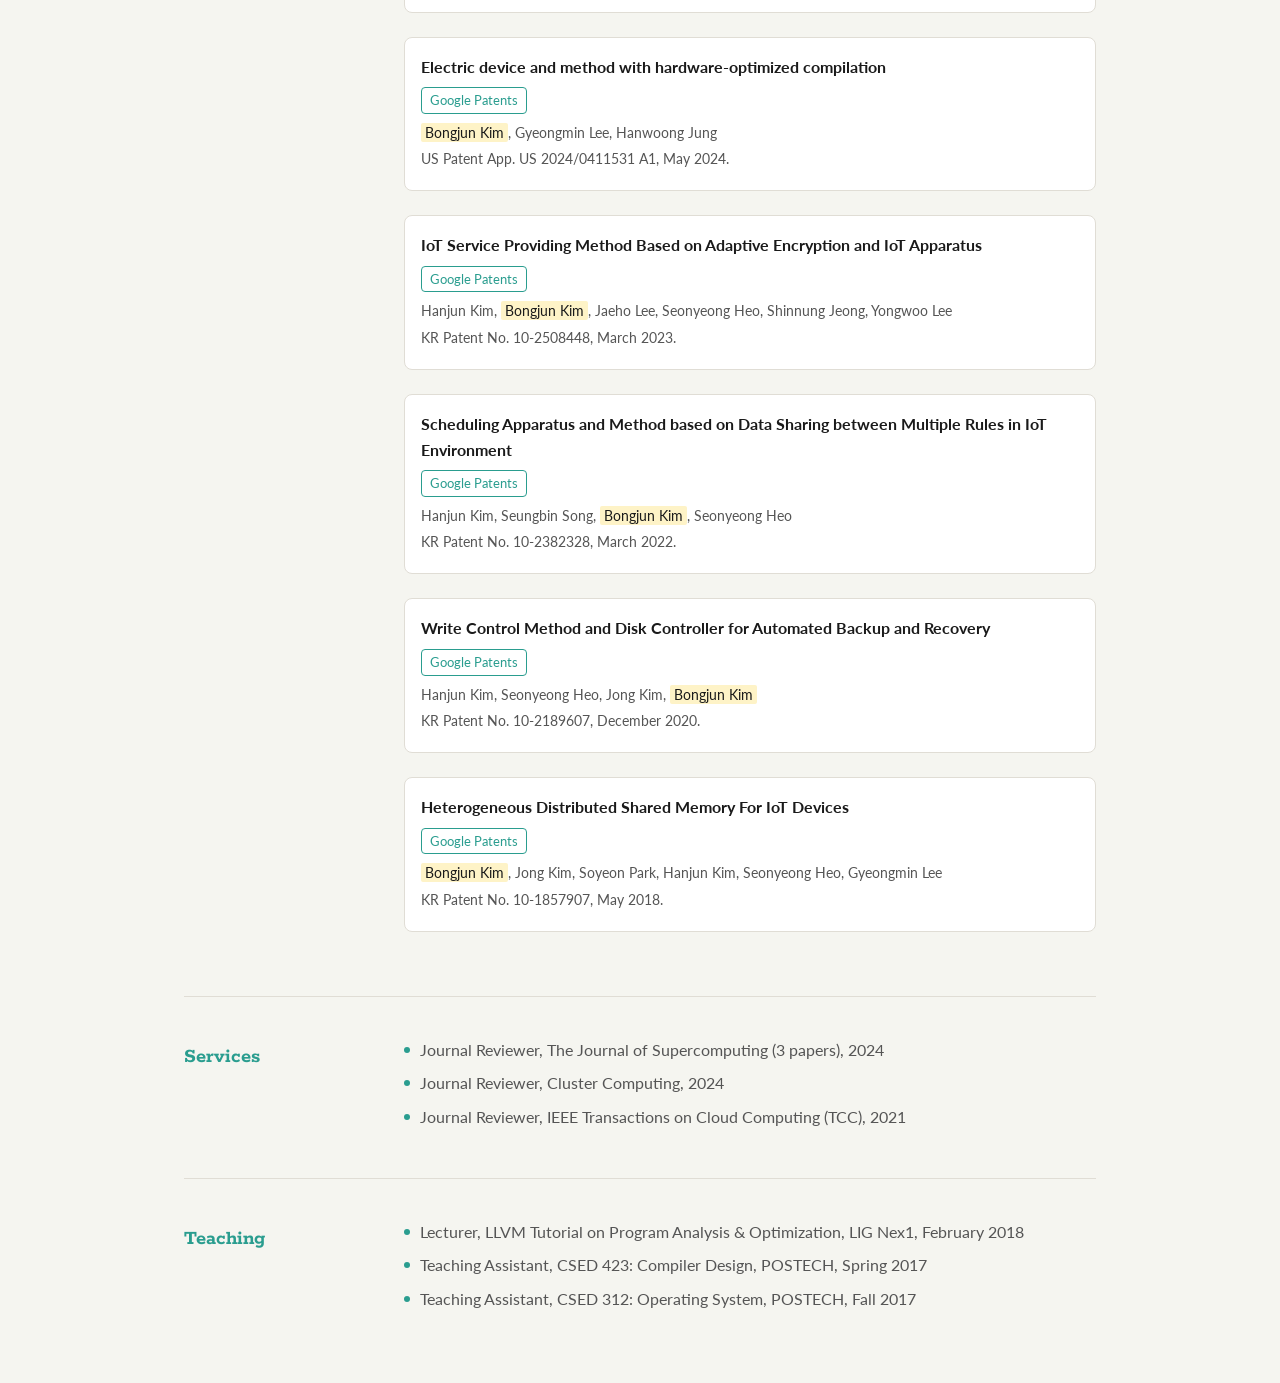
==== commit 83e616f2: "Refactor site: data-driven publications, modern CSS, dark mode - Move publications (10) and patents " ====
--- a/index.html
+++ b/index.html
@@ -1,404 +1,159 @@
-<!DOCTYPE html>
-<html lang="en">
-
-<head>
-    <meta charset="UTF-8">
-    <meta name="viewport" content="width=device-width, initial-scale=1.0">
-    <title>Bongjun Kim - Personal Website</title>
-    <link rel="stylesheet" href="style.css">
-    <link href="https://fonts.googleapis.com/css?family=Lato|Rokkitt" rel="stylesheet">
-</head>
-
-    <!--[if lt IE 9]>
-<script src="//html5shiv.googlecode.com/svn/trunk/html5.js"></script>
-<![endif]-->
-
-    <body id="top">
-        <div id="cv">
-            <header class="mainDetails">
-                <div id="headshot">
-                    <img src="img/bongjun-profile.jpg" alt="Bongjun Kim" />
-                </div>
-
-                <div id="name">
-                    <h2><font style="color: rgb(48, 167, 191)">Bongjun Kim [김봉준]</font></h2>
-                    <h4><span style="font-weight: bold;">Staff Researcher</font></h4>
-                    <h4>AI System Platform, Samsung Advanced Institute of Technology (SAIT)</h4>
-                    <ul>
-                        <li>E-Mail: <a href="mailto:vongzun@gmail.com" target="_blank">bkim.bongjun [at] gmail.com</a></li>
-                        <li>Office: AI System Platform @ SAIT</li>
-                        <li>Phone: +82 10 4110 9412</li>
-                        <li><a href="./bongjunkim-CV.pdf" target="_blank">[Curriculum Vitae]</a>
-                            <a href="http://kr.linkedin.com/in/kimbongjun" target="_blank">[Linkedin]</a>
-                            <a href="https://scholar.google.co.kr/citations?user=XSmJQUMAAAAJ&hl=en" target="_blank">[Google Scholar]</a>
-                            <a href="https://orcid.org/0000-0002-5142-0262" target="_blank">[ORCID]</a>
-                            <a href="https://www.webofscience.com/wos/author/record/56338086" target="_blank">[Web of Science]</a></li>
-                    </ul>
-                </div>
-
-                <div id="contactDetails" class="">
-                </div>
-                <div class="clear"></div>
-            </header>
-
-            <div id="mainArea" class="">
-                <section>
-                    <div class="sectionTitle">
-                        <h1>Personal Profile</h1>
-                    </div>
-
-                    <div class="sectionContent">
-                        <p>
-                            <!--I'm currently a staff researcher at Samsung Advanced Institute of Technology (SAIT).
-        My major research interests include the overall design of universal compiler for diverse computing platforms,
-        with a particular emphasis on memory-centric systems including processing-in-memory (PIM) or processing-near-memory (PNM).-->
-                            I am currently a Staff Researcher at Samsung Advanced Institute of Technology (SAIT). My primary research interests lie in the design of universal compilers for diverse computing platforms, leveraging compiler infrastructures such as LLVM and MLIR. I
-                            focus on enhancing computational efficiency and performance by integrating cutting-edge compiler technologies across various hardware architectures.
-                            <!--I'm currently studying computer science and engineering,
-        and especially interested in compiler and security research
-        field. I'm a graduate student at POSTECH, and my research
-        advisor is <a href="http://corelab.or.kr/~hanjun/">Prof. Hanjun Kim</a>.-->
-                            <br>
-                            <br>AI System Platform (<a href="https://semiconductor.samsung.com/sait/research/research-areas/" target="_blank">Research at SAIT</a>)
-                            <br>Samsung Advanced Institute of Technology [삼성종합기술원] (<a href="https://www.sait.samsung.co.kr/saithome/main/main.do" target="_blank">SAIT</a>)
-                            <br>Samsung Electronics [삼성전자] (<a href="https://www.samsung.com/sec/" target="_blank">Samsung</a>) </p>
-                    </div>
-                    <div class="clear"></div>
-                </section>
-
-                <section>
-                    <div class="sectionTitle">
-                        <h1>Education</h1>
-                    </div>
-
-                    <div class="sectionContent">
-                        <article>
-                            <h2>2016.03 ~ 2021.08</h2>
-                            <p class="subDetails">Pohang University of Science and Technology, POSTECH</p>
-                            <p>Ph.D. in Department of Computer Science and Engineering, August 2021
-                                <br> Dissertation: "Semantic-aware Automatic Program Partitioning and Privacy-preserving Selective Encryption for Fog Computing"
-                                <br> Advisor: Prof. Hanjun Kim and Prof. Jong Kim</p>
-                        </article>
-                        <article>
-                            <h2>2009.03 ~ 2016.02</h2>
-                            <p class="subDetails">Pohang University of Science and Technology, POSTECH</p>
-                            <p>B.S. in Department of Computer Science and Engineering, February 2016</p>
-                        </article>
-
-                    </div>
-                    <div class="clear"></div>
-                </section>
-
-                <section>
-                    <div class="sectionTitle">
-                        <h1>Experience</h1>
-                    </div>
-
-                    <div class="sectionContent">
-                        <article>
-                            <h2>2021.09 ~ Present</h2>
-                            <p>Staff Researcher, AI System Platform, Samsung Advanced Institute of Technology (SAIT)</p>
-                            <!--<ul>
-            <li>Developing a universal deep learning compiler targeting diverse architectures</li>
-          </ul>-->
-                        </article>
-                        <article>
-                            <h2>2016.03 ~ 2021.08</h2>
-                            <!--<p class="subDetails">Pohang University of Science and Technology, POSTECH</p>-->
-                            <p>Research Assistant, Compiler Optimization Research Laboratory (CoreLab), POSTECH / Yonsei University</p>
-                            <!--<ul>
-            <li>Programming Models and Compilers for IoT: Developed high-level programming abstractions and compiler frameworks for IoT applications</li>
-            <li>Distributed Execution Frameworks for IoT: Developed compiler-runtime systems to automatically orchestrate computation across IoT/Edge devices</li>
-            <li>Resource-Efficient and Dependable IoT Services: Developed compiler-assisted techniques for enhancing security, efficiency, and reliability in IoT environments</li>
-          </ul>-->
-                        </article>
-                        <article>
-                            <h2>2019.09 ~ 2020.01</h2>
-                            <p>Research Intern, Samsung Advanced Institute of Technology (SAIT)</p>
-                        </article>
-                        <article>
-                            <h2>2014.03 ~ 2016.02</h2>
-                            <p>Undergraduate Research Assistant, Compiler Optimization Research Laboratory (CoreLab), POSTECH</p>
-                        </article>
-
-                    </div>
-                    <div class="clear"></div>
-                </section>
-
-                <section>
-                    <div class="sectionTitle">
-                        <h1>Recognition</h1>
-                    </div>
-
-                    <div class="sectionContent">
-                        <ul class="recog">
-                            <li>
-                                <p>Silver Medal, Graduate Student Research Competition at International Symposium on Code Generation and Optimization (CGO), February 2020 (<a href="https://src.acm.org/winners/2020" target="_blank">Winners, SRC 2019-2020</a>)</p>
-                            </li>
-                            <li class="last">
-                                <p>Best Oral Presentation Award, Student Workshop at Department of Computer Science and Engineering (POSTECH), September 2016</p>
-                            </li>
-                            <!--<li class="last"><p>Winner of Broadcasting and Press Section, Web Award at Korea Internet Professional Association (KIPFA), 2014</p></li>-->
-                        </ul>
-                    </div>
-                    <div class="clear"></div>
-                </section>
-
-
-                <section>
-                    <div class="sectionTitle">
-                        <h1>Publications</h1>
-                    </div>
-
-                    <div class="sectionContent">
-                        <ul class="pubs">
-                            <div id="pubs">
-                                <h2 id="conference">Refereed International Conference Publications</h2>
-                                <script>
-                                    addMenuItem("#conference","Refereed International Conference Publications");
-                                </script>
-                                <p><b><span class="confjrnl">[ISC-HPC'24]</span> Programming Model Extensions for General-Purpose Processing-In-Memory</b> [<a href="">abstract</a>] (<a href="https://ieeexplore.ieee.org/document/10528942" target="_blank">IEEE Xplore</a>)
-                                    <br>Hyesun Hong, Lukas Sommer, <span style="background-color: khaki">Bongjun Kim (Oral Presenter)</span>, Mikhail Kashkarov, Kumudha Narasimhan, Ilya Veselov, Mehdi Goli, Jaeyeon Kim, Ruyman Reyes Castro, and Hanwoong Jung
-                                    <br><i>Proceedings of the 39th International Conference on High Performance Computing, ISC High Performance 2024 (ISC-HPC)</i>, May 2024.
-
-                                    <br>
-                                </p>
-                                <p><b><span class="confjrnl">[FCCM'24]</span> MPC-Wrapper: Fully Harnessing the Potential of Samsung Aquabolt-XL HBM2-PIM on FPGAs</b> [<a href="http://corelab.or.kr/Pubs/pubs.php?abs=1&amp;setselect=fccm24_mpc">abstract</a>]
-                                    (<a href="https://ieeexplore.ieee.org/document/10653651" target="_blank">IEEE Xplore</a>)
-                                    <br>Jinwoo Choi, Yeonan Ha, Hanna Cha, Seil Lee, Sungchul Lee, Jounghoo Lee, Shin-haeng Kang, <span style="background-color: khaki">Bongjun Kim</span>, Hanwoong Jung, Hanjun Kim, and Youngsok Kim
-                                    <br><i>The 32nd IEEE International Symposium on Field-Programmable Custom Computing Machines (FCCM)</i>, May 2024.
-
-                                    <br>
-                                </p>
-                                <p><b><span class="confjrnl">[EMSOFT'21]</span> Precise Correlation Extraction for IoT Fault Detection with Concurrent Activities</b> [<a href="http://corelab.or.kr/Pubs/pubs.php?abs=1&amp;setselect=emsoft21_correlation">abstract</a>]
-                                    (<a href="http://doi.org/10.1145/3477025" target="_blank">ACM DL</a>, <a href="http://corelab.or.kr/Pubs/emsoft21_correlation.pdf" target="_blank">PDF</a>)
-                                    <br>Gyeongmin Lee, <span style="background-color: khaki">Bongjun Kim</span>, Seungbin Song, Changsu Kim, Jong Kim, and Hanjun Kim
-                                    <br><i>Proceedings of the International Conference on
-Embedded Software (EMSOFT)</i>, October 2021.
-                                    <br>
-                                </p>
-                                <p><b><span class="confjrnl">[RTAS'20]</span> Sharing-aware Data Acquisition Scheduling for Multiple Rules in the IoT</b> [<a href="http://corelab.or.kr/Pubs/pubs.php?abs=1&amp;setselect=rtas20_sharing_aware_scheduling">abstract</a>]
-                                    (<a href="http://doi.org/10.1109/RTAS48715.2020.00-18" target="_blank">IEEE Xplore</a>, <a href="http://github.com/corelab-src/smart-office-dataset" target="_blank">DATASET</a>, <a href="http://corelab.or.kr/Pubs/rtas20_sharing_aware_scheduling.pdf" target="_blank">PDF</a>)
-                                    <br>Seonyeong Heo, Seungbin Song, <span style="background-color: khaki">Bongjun Kim</span>, and Hanjun Kim
-                                    <br><i>Proceedings of the IEEE Real-Time And Embedded Technology And Applications Symposium (RTAS)</i>, April 2020.
-
-                                    <br>
-                                </p>
-                                <p><b><span class="confjrnl">[CC'19]</span> Spinal Code: Automatic Code Extraction for Near-User Computation in Fogs</b> [<a href="http://corelab.or.kr/Pubs/pubs.php?abs=1&amp;setselect=cc19_spinal_code">abstract</a>] (
-                                    <a
-                                    href="http://doi.org/10.1145/3302516.3307356" target="_blank">ACM DL</a>, <a href="http://corelab.or.kr/Pubs/cc19_spinal_code.pdf" target="_blank">PDF</a>)
-                                        <br><span style="background-color: khaki">Bongjun Kim (Oral Presenter)</span>, Seonyeong Heo, Gyeongmin Lee, Seungbin Song, Jong Kim, and Hanjun Kim
-                                        <br><i>Proceedings of the 28th International Conference on
-Compiler Construction (CC)</i>, February 2019.
-
-                                        <br>
-                                </p>
-                                <p><b><span class="confjrnl">[RSP'17]</span> Rapid prototyping of IoT applications with Esperanto compiler</b> [<a href="http://corelab.or.kr/Pubs/pubs.php?abs=1&amp;setselect=rsp17_esperanto">abstract</a>] (<a href="http://doi.org/10.1145/3130265.3138857" target="_blank">ACM DL</a>,
-                                    <a href="http://corelab.or.kr/Pubs/rsp17_esperanto.pdf" target="_blank">PDF</a>)
-                                    <br>Gyeongmin Lee, Seonyeong Heo, <span style="background-color: khaki">Bongjun Kim</span>, Jong Kim, and Hanjun Kim
-                                    <br><i>Proceedings of the 28th International Symposium on Rapid System Prototyping (RSP)</i>, October 2017.
-
-                                    <b>Invited.</b>
-                                    <br>
-                                </p>
-                                <p><b><span class="confjrnl">[LCTES'17]</span> Integrated IoT Programming with Selective Abstraction</b> [<a href="http://corelab.or.kr/Pubs/pubs.php?abs=1&amp;setselect=lctes17_esperanto">abstract</a>] (<a href="http://doi.org/10.1145/3078633.3081031" target="_blank">ACM DL</a>,
-                                    <a href="http://corelab.or.kr/Pubs/lctes17_esperanto.pdf" target="_blank">PDF</a>)
-                                    <br>Gyeongmin Lee, Seonyeong Heo, <span style="background-color: khaki">Bongjun Kim</span>, Jong Kim, and Hanjun Kim
-                                    <br><i>Proceedings of the 18th ACM SIGPLAN/SIGBAD Conference on
-Languages, Compilers, Tools, and Theory for Embedded Systems (LCTES)</i>, June 2017.
-
-                                    <br>
-                                </p>
-
-                                <h2 id="journal">Refereed International Journal Publications</h2>
-                                <script>
-                                    addMenuItem("#journal","Refereed International Journal Publications");
-                                </script>
-
-                                <p><b><span class="confjrnl">[IEEE IoT-J'21]</span> ComFlex: Composable and Flexible Resource Management for the IoT</b> [<a href="http://corelab.or.kr/Pubs/pubs.php?abs=1&amp;setselect=ieeeiotj20_comflex">abstract</a>] (
-                                    <a
-                                    href="http://doi.org/10.1109/jiot.2020.3022873" target="_blank">IEEE Xplore</a>, <a href="http://corelab.or.kr/Pubs/ieeeiotj20_comflex.pdf" target="_blank">PDF</a>)
-                                        <br>Gyeongmin Lee, <span style="background-color: khaki">Bongjun Kim</span>, Seungbin Song, Seonyeong Heo, and Hanjun Kim
-                                        <br><i>IEEE Internet of Things Journal, Volume 8, Issue 22</i>, November 2021.
-                                        <br><b><span style="color: #FF0033">IF=9.936, Q1 (JCR 2019)</span></b>
-                                        <br>
-                                </p>
-
-                                <p><b><span class="confjrnl">[IEEE IoT-J'21]</span> Compiler-assisted Semantic-aware Encryption for Efficient and Secure Serverless Computing</b> [<a href="http://corelab.or.kr/Pubs/pubs.php?abs=1&amp;setselect=ieeeiotj21_selectivecrypt">abstract</a>]
-                                    (<a href="http://github.com/corelab-src/selectivecrypt">SelectiveCrypt</a>, <a href="http://doi.org/10.1109/JIOT.2020.3031550" target="_blank">IEEE Xplore</a>, <a href="http://corelab.or.kr/Pubs/ieeeiotj21_selectivecrypt.pdf" target="_blank">PDF</a>)
-                                    <br><span style="background-color: khaki">Bongjun Kim</span>, Seonyeong Heo, Jaeho Lee, Shinnung Jeong, Yongwoo Lee, and Hanjun Kim
-                                    <br><i>IEEE Internet of Things Journal, Volume 8, Issue 7</i>, April 2021.
-                                    <br><b><span style="color: #FF0033">IF=9.936, Q1 (JCR 2019)</span></b>
-                                    <br>
-                                </p>
-
-                                <p><b><span class="confjrnl">[IEEE Micro'16]</span> Heterogeneous Distributed Shared Memory for Lightweight Internet-of-Things Devices</b> [<a href="http://corelab.or.kr/Pubs/pubs.php?abs=1&amp;setselect=ieeemicro16_iot_hdsm">abstract</a>]
-                                    (<a href="http://doi.org/10.1109/MM.2016.103" target="_blank">IEEE Xplore</a>, <a href="http://corelab.or.kr/Pubs/ieeemicro16_iot_hdsm.pdf" target="_blank">PDF</a>)
-                                    <br><span style="background-color: khaki">Bongjun Kim</span>, Seonyeong Heo, Gyeongmin Lee, Soyeon Park, Hanjun Kim, and Jong Kim
-                                    <br><i>IEEE Micro, Volume 36, Issue 6</i>, November 2016.
-                                    <br><b><span style="color: #FF0033">IF=1.933, Q2 (JCR 2016)</span></b>
-                                    <br>
-                                </p>
-
-                                <h2 id="patent">Patents</h2>
-                                <script>
-                                    addMenuItem("#patent","Patents");
-                                </script>
-                                
-                                <p><b>Electronic device and method with hardware acceleration</b> (<a href="https://patents.google.com/patent/US12554632B2" target="_blank">google patents</a>)
-                                    <br>Youngsok Kim, Jounghoo Lee, Yeonan Ha, Sangsu Lee, and <span style="background-color: khaki">Bongjun Kim</span>
-                                    <br>US Patent No. 12,554,632 B2, February 2026.
-                                    <br>
-                                </p>
-
-                                
-                                <p><b>Near-memory operator and method with accelerator performance improvement</b> (<a href="https://patents.google.com/patent/US12524236B2" target="_blank">google patents</a>)
-                                    <br>Gyeongmin Lee, <span style="background-color: khaki">Bongjun Kim</span>, Seungwon Lee and Hanwoong Jung
-                                    <br>US Patent No. 12,524,236 B2, January 2026.
-                                    <br>
-                                </p>
-
-                                <p><b>Electronic device and method with processing in memory operation</b> (<a href="https://patents.google.com/patent/US20250335126A1" target="_blank">google patents</a>)
-                                    <br>Youngsok Kim, Sungchul Lee, Seil Lee, Suhyun Lee, Jounghoo Lee, Chaemin Lim, Hanna Cha, Jinwoo Choi, Yeonan Ha, <span style="background-color: khaki">Bongjun Kim</span>, and Hanwoong Jung
-                                    <br>US Patent App. US 2025/0335126 A1, October 2025.
-                                    <br>
-                                </p>
-
-                                <p><b>Method and device with iterative compilation for deep learning</b> (<a href="https://patents.google.com/patent/US20240411532A1" target="_blank">google patents</a>)
-                                    <br>Gyeongmin Lee, <span style="background-color: khaki">Bongjun Kim</span>, and Hanwoong Jung
-                                    <br>US Patent App. US 2024/0411532 A1, May 2024.
-                                    <br>
-                                </p>
-
-                                <p><b>Electric device and method with hardware-optimized compilation</b> (<a href="https://patents.google.com/patent/US20240411531A1" target="_blank">google patents</a>)
-                                    <br><span style="background-color: khaki">Bongjun Kim</span>, Gyeongmin Lee and Hanwoong Jung
-                                    <br>US Patent App. US 2024/0411531 A1, May 2024.
-                                    <br>
-                                </p>
-                                
-                                <p><b>IoT Service Providing Method Based on Adaptive Encryption and IoT Apparatus</b> (<a href="https://patents.google.com/patent/KR102508448B1" target="_blank">google patents</a>)
-                                    <br>Hanjun Kim, <span style="background-color: khaki">Bongjun Kim</span>, Jaeho Lee, Seonyeong Heo, Shinnung Jeong, and Yongwoo Lee
-                                    <br>KR Patent No. 10-2508448, March 2023.
-                                    <br>
-                                </p>
-
-                                <p><b>Scheduling Apparatus and Method based on Data Sharing between Multiple Rules in IoT Environment</b> (<a href="https://patents.google.com/patent/KR102382328B1" target="_blank">google patents</a>)
-                                    <br>Hanjun Kim, Seungbin Song, <span style="background-color: khaki">Bongjun Kim</span>, and Seonyeong Heo
-                                    <br>KR Patent No. 10-2382328, March 2022.
-                                    <br>
-                                </p>
-
-                                <p><b>Write Control Method and Disk Controller for Automated Backup and Recovery</b> (<a href="https://patents.google.com/patent/KR102189607B1" target="_blank">google patents</a>)
-                                    <br>Hanjun Kim, Seonyeong Heo, Jong Kim, and <span style="background-color: khaki">Bongjun Kim</span>
-                                    <br>KR Patent No. 10-2189607, December 2020.
-                                    <br>
-                                </p>
-
-                                <p><b>Heterogeneous Distributed Shared Memory For IoT Devices</b> (<a href="https://patents.google.com/patent/KR101857907B1" target="_blank">google patents</a>)
-                                    <br><span style="background-color: khaki">Bongjun Kim</span>, Jong Kim, Soyeon Park, Hanjun Kim, Seonyeong Heo, and Gyeongmin Lee
-                                    <br>KR Patent No. 10-1857907, May 2018.
-                                    <br>
-                                </p>
-
-                            </div>
-                            <!--
-          <li><p class="pubsTitle"><strong>Rapid Prototyping of IoT Applications with Esperanto Compiler [<a href="javascript:toggleDisplayAbstract('rsp17')">Abstract</a>][<a href="http://corelab.or.kr/Pubs/rsp17_esperanto.pdf">PDF</a>]</strong>
-          <div id="cc19" class="abstract" style="display:none;">
-          </div>
-          <p class="authors"><u>Bongjun Kim</u>, Seonyeong Heo, Gyeongmin Lee, Seungbin Song, Jong Kim, and Hanjun Kim</p>
-          <i>Proceedings of the 28th International Symposium on Rapid System Prototyping (RSP),</i> October 2017
-          </p></li>
-          <li><p class="pubsTitle"><strong>Rapid Prototyping of IoT Applications with Esperanto Compiler [<a href="javascript:toggleDisplayAbstract('rsp17')">Abstract</a>][<a href="http://corelab.or.kr/Pubs/rsp17_esperanto.pdf">PDF</a>]</strong>
-          <div id="rsp17" class="abstract" style="display:none;">
-Integrating various networked devices, the Internet of Things (IoT) enables various new services like home automation, making its market larger and more competitive. Although rapid development of an IoT application is crucial to keep up with the highly competitive IoT market, developing an IoT application is challenging for programmers because the programmers should integrate multiple programmable devices and heterogeneous third-party devices. Some IoT frameworks integrate programming environments of multiple devices, but they either require device-specific implementation for third- party devices without any device abstraction, or abstract all the devices to the standard interfaces requiring unnecessary abstraction of programmable devices. This work introduces the Esperanto framework that integrates IoT devices with selective abstraction, allowing rapid prototyping of an IoT application. Exploiting the correspondence between an object and a thing in the object oriented programming (OOP) model, the Esperanto framework allows programmers to write only one OOP program instead of multiple programs for each device, and to manipulate third-party devices with their common ancestor classes. Compared to an existing approach on the integrated IoT programming, Esperanto requires 33.3% fewer lines of code to implement 5 IoT services, and reduces their response time by 44.8% on average. Moreover, with an empirical study, this work shows that the Esperanto framework reduces the development time by 52.7%.<br><br>
-          </div>
-          <p class="authors">Gyeongmin Lee, Seonyeong Heo, <u>Bongjun Kim</u>, Jong Kim, and Hanjun Kim</p>
-          <i>Proceedings of the 28th International Symposium on Rapid System Prototyping (RSP),</i> October 2017
-          </p></li>
-          <li><p class="pubsTitle"><strong>Integrated IoT Programming with Selective Abstraction [<a href="javascript:toggleDisplayAbstract('lctes17')">Abstract</a>][<a href="http://corelab.or.kr/Pubs/lctes17_esperanto.pdf">PDF</a>]</strong>
-          <div id="lctes17" class="abstract" style="display:none;">
-The explosion of networked devices has driven a new computing environment called the Internet of Things (IoT), enabling various services such as home automation and health monitoring. Despite the promising applicability of the IoT, developing an IoT service is challenging for programmers, because the programmers should integrate multiple programmable devices and heterogeneous third-party devices. Recent works have proposed integrated programming platforms, but they either require device-specific implementation for third-party devices without any device abstraction, or abstract all the devices to the standard interfaces requiring unnecessary abstraction of programmable devices. To integrate IoT devices with selective abstraction, this work revisits the object oriented programming (OOP) model, and proposes a new language extension and its compiler-runtime framework, called Esperanto. With three annotations that map each object to its corresponding IoT device, the Esperanto language allows programmers to integrate multiple programmable devices into one OOP program and to abstract similar third-party devices into their common ancestor classes. Given the annotations, the Esperanto compiler automatically partitions the integrated program into multiple sub-programs for each programmable IoT device, and inserts communication and synchronization code. Moreover, for the ancestor classes, the Esperanto runtime dynamically identifies connected third-party devices, and links their corresponding descendent objects. Compared to an existing approach on the integrated IoT programming, Esperanto requires 33.3% fewer lines of code to implement 5 IoT services, and reduces their response time by 44.8% on average.<br><br>
-          </div>
-          <p class="authors">Gyeongmin Lee, Seonyeong Heo, <u>Bongjun Kim</u>, Jong Kim, and Hanjun Kim</p>
-          <i>Proceedings of the 18th ACM SIGPLAN/SIGBAD Conference on Languages, Compilers, Tools, and Theory for Embedded Systems</i> (LCTES), June 2017.
-          </p></li>
-					<li><p class="pubsTitle"><strong>Heterogeneous Distributed Shared Memory for Lightweight Internet-of-Things Devices. [<a href="javascript:toggleDisplayAbstract('ieeemicro16')">Abstract</a>][<a href="http://corelab.or.kr/Pubs/ieeemicro16_iot_hdsm.pdf">PDF</a>]</strong>
-          <div id="ieeemicro16" class="abstract" style="display:none;">
-Despite the promising applicability of the Internet of Things (IoT)
-	such as home automation and health monitoring, developing an IoT
-	application is laborious because programmers should explicitly
-	manipulate communication for shared data across heterogeneous
-	distributed IoT devices. Recent proposals simplify the
-	communication management with graphical views or language
-	extension, but still require programmers to explicitly manage the
-	communication. To liberate programmers from the explicit
-	communication management, this work revisits heterogeneous
-	distributed shared memory (HDSM) for IoT devices, and proposes a
-	compiler-runtime cooperative HDSM framework, called IoT-HDSM. The
-	compiler unifies heterogeneous memory layouts of different IoT
-	devices, and the runtime system provides a shared memory view for
-	the devices. To support lightweight devices that cannot execute
-	the runtime, the compiler automatically inserts explicit
-	communication instructions into the IoT application. Moreover,
-	to efficiently control concurrent memory accesses without locks,
-	this work also proposes a new annotation called memory branch that
-	provides a memory snapshot for each device. This work implements 3
-	IoT services with IoT-HDSM, and shows that IoT-HDSM simplifies
-	shared data management without harming QoS.<br><br>
-  </div>
-          <p class="authors"><u>Bongjun Kim</u>, Seonyeong Heo, Gyeongmin Lee, Soyeon Park, Hanjun Kim, and Jong Kim</p>
-          <i>IEEE Micro</i>, Volume 36, Number 6, November 2016.</p></li>-->
-                        </ul>
-                    </div>
-                    <div class="clear"></div>
-                </section>
-
-                <section>
-                    <div class="sectionTitle">
-                        <h1>Services</h1>
-                    </div>
-
-                    <div class="sectionContent">
-                        <ul class="services">
-                            <li>
-                                <p>Journal Reviewer, The Journal of Supercomputing (3 papers), 2024</p>
-                            </li>
-                            <li>
-                                <p>Journal Reviewer, Cluster Computing, 2024</p>
-                            </li>
-                            <li class="last">
-                                <p>Journal Reviewer, IEEE Transactions on Cloud Computing (TCC), 2021</p>
-                            </li>
-                        </ul>
-                    </div>
-                    <div class="clear"></div>
-                </section>
-
-                <section>
-                    <div class="sectionTitle">
-                        <h1>Teaching</h1>
-                    </div>
-
-                    <div class="sectionContent">
-                        <ul class="teaching">
-                            <li>
-                                <p>Lecturer, LLVM Tutorial on Program Analysis & Optimization, LIG Nex1, Feburary 2018</p>
-                            </li>
-                            <li>
-                                <p>Teaching Assistant, CSED 423: Compiler Design, POSTECH, Spring 2017</p>
-                            </li>
-                            <li class="last">
-                                <p>Teaching Assistant, CSED 312: Operating System, POSTECH, Fall 2017</p>
-                            </li>
-                        </ul>
-                    </div>
-                    <div class="clear"></div>
-                </section>
-
-            </div>
-        </div>
-        <script src="https://code.jquery.com/jquery-3.4.1.js" integrity="sha256-WpOohJOqMqqyKL9FccASB9O0KwACQJpFTUBLTYOVvVU=" crossorigin="anonymous"></script>
-        <script src="js/bongjun.js"></script>
-    </body>
-
-</html>
+<!DOCTYPE html>
+<html lang="en">
+
+<head>
+    <meta charset="UTF-8">
+    <meta name="viewport" content="width=device-width, initial-scale=1.0">
+    <title>Bongjun Kim - Personal Website</title>
+    <link rel="stylesheet" href="style.css?v=2">
+    <link href="https://fonts.googleapis.com/css2?family=Lato:wght@300;400;700&family=Rokkitt:wght@400;700&display=swap" rel="stylesheet">
+</head>
+
+<body>
+    <nav class="sticky-nav" id="sticky-nav">
+        <div class="sticky-nav__inner">
+            <a href="#profile">Profile</a>
+            <a href="#education">Education</a>
+            <a href="#experience">Experience</a>
+            <a href="#recognition">Recognition</a>
+            <a href="#publications">Publications</a>
+            <a href="#services">Services</a>
+            <a href="#teaching">Teaching</a>
+        </div>
+    </nav>
+
+    <div id="cv">
+        <header class="header">
+            <div class="header__photo">
+                <img src="img/bongjun-profile.jpg" alt="Bongjun Kim">
+            </div>
+            <div class="header__info">
+                <h1 class="header__name">Bongjun Kim</h1>
+                <p class="header__title">Staff Researcher</p>
+                <p class="header__affiliation">AI System Platform, Samsung Advanced Institute of Technology (SAIT)</p>
+                <ul class="header__contact">
+                    <li>E-Mail: <a href="mailto:vongzun@gmail.com">bkim.bongjun [at] gmail.com</a></li>
+                    <li>Office: AI System Platform @ SAIT</li>
+                    <li>Phone: +82 10 4110 9412</li>
+                </ul>
+                <nav class="header__links">
+                    <a href="./bongjunkim-CV.pdf" target="_blank">CV</a>
+                    <a href="http://kr.linkedin.com/in/kimbongjun" target="_blank">LinkedIn</a>
+                    <a href="https://scholar.google.co.kr/citations?user=XSmJQUMAAAAJ&hl=en" target="_blank">Google Scholar</a>
+                    <a href="https://orcid.org/0000-0002-5142-0262" target="_blank">ORCID</a>
+                    <a href="https://www.webofscience.com/wos/author/record/56338086" target="_blank">Web of Science</a>
+                </nav>
+            </div>
+        </header>
+
+        <main>
+            <section id="profile">
+                <h2 class="section-title">Personal Profile</h2>
+                <div class="section-content">
+                    <p>
+                        I am currently a Staff Researcher at Samsung Advanced Institute of Technology (SAIT).
+                        My primary research interests lie in the design of universal compilers for diverse computing platforms,
+                        leveraging compiler infrastructures such as LLVM and MLIR.
+                        I focus on enhancing computational efficiency and performance by integrating cutting-edge compiler
+                        technologies across various hardware architectures.
+                    </p>
+                    <div class="affiliation-links">
+                        AI System Platform (<a href="https://semiconductor.samsung.com/sait/research/research-areas/" target="_blank">Research at SAIT</a>)<br>
+                        Samsung Advanced Institute of Technology (<a href="https://www.sait.samsung.co.kr/saithome/main/main.do" target="_blank">SAIT</a>)<br>
+                        Samsung Electronics (<a href="https://www.samsung.com/sec/" target="_blank">Samsung</a>)
+                    </div>
+                </div>
+            </section>
+
+            <section id="education">
+                <h2 class="section-title">Education</h2>
+                <div class="section-content">
+                    <article>
+                        <h3>2016.03 ~ 2021.08</h3>
+                        <p class="sub-details">Pohang University of Science and Technology, POSTECH</p>
+                        <p>
+                            Ph.D. in Department of Computer Science and Engineering, August 2021<br>
+                            Dissertation: "Semantic-aware Automatic Program Partitioning and Privacy-preserving Selective Encryption for Fog Computing"<br>
+                            Advisor: Prof. Hanjun Kim and Prof. Jong Kim
+                        </p>
+                    </article>
+                    <article>
+                        <h3>2009.03 ~ 2016.02</h3>
+                        <p class="sub-details">Pohang University of Science and Technology, POSTECH</p>
+                        <p>B.S. in Department of Computer Science and Engineering, February 2016</p>
+                    </article>
+                </div>
+            </section>
+
+            <section id="experience">
+                <h2 class="section-title">Experience</h2>
+                <div class="section-content">
+                    <article>
+                        <h3>2021.09 ~ Present</h3>
+                        <p>Staff Researcher, AI System Platform, Samsung Advanced Institute of Technology (SAIT)</p>
+                    </article>
+                    <article>
+                        <h3>2016.03 ~ 2021.08</h3>
+                        <p>Research Assistant, Compiler Optimization Research Laboratory (CoreLab), POSTECH / Yonsei University</p>
+                    </article>
+                    <article>
+                        <h3>2019.09 ~ 2020.01</h3>
+                        <p>Research Intern, Samsung Advanced Institute of Technology (SAIT)</p>
+                    </article>
+                    <article>
+                        <h3>2014.03 ~ 2016.02</h3>
+                        <p>Undergraduate Research Assistant, Compiler Optimization Research Laboratory (CoreLab), POSTECH</p>
+                    </article>
+                </div>
+            </section>
+
+            <section id="recognition">
+                <h2 class="section-title">Recognition</h2>
+                <div class="section-content">
+                    <ul class="item-list">
+                        <li>Silver Medal, Graduate Student Research Competition at International Symposium on Code Generation and Optimization (CGO), February 2020 (<a href="https://src.acm.org/winners/2020" target="_blank">Winners, SRC 2019-2020</a>)</li>
+                        <li>Best Oral Presentation Award, Student Workshop at Department of Computer Science and Engineering (POSTECH), September 2016</li>
+                    </ul>
+                </div>
+            </section>
+
+            <section id="publications">
+                <h2 class="section-title">Publications</h2>
+                <div class="section-content">
+                    <div id="publications-container">
+                        <noscript><p>Please enable JavaScript to view publications.</p></noscript>
+                    </div>
+                    <div id="patents-container"></div>
+                </div>
+            </section>
+
+            <section id="services">
+                <h2 class="section-title">Services</h2>
+                <div class="section-content">
+                    <ul class="item-list">
+                        <li>Journal Reviewer, The Journal of Supercomputing (3 papers), 2024</li>
+                        <li>Journal Reviewer, Cluster Computing, 2024</li>
+                        <li>Journal Reviewer, IEEE Transactions on Cloud Computing (TCC), 2021</li>
+                    </ul>
+                </div>
+            </section>
+
+            <section id="teaching">
+                <h2 class="section-title">Teaching</h2>
+                <div class="section-content">
+                    <ul class="item-list">
+                        <li>Lecturer, LLVM Tutorial on Program Analysis & Optimization, LIG Nex1, February 2018</li>
+                        <li>Teaching Assistant, CSED 423: Compiler Design, POSTECH, Spring 2017</li>
+                        <li>Teaching Assistant, CSED 312: Operating System, POSTECH, Fall 2017</li>
+                    </ul>
+                </div>
+            </section>
+        </main>
+    </div>
+
+    <button id="theme-toggle" aria-label="Toggle dark mode">&#9790;</button>
+
+    <script src="js/publications.js"></script>
+</body>
+
+</html>
--- a/style.css
+++ b/style.css
@@ -1,440 +1,490 @@
-html,body,div,span,object,iframe,h1,h2,h3,h4,h5,h6,p,blockquote,pre,abbr,address,cite,code,del,dfn,em,img,ins,kbd,q,samp,small,strong,sub,sup,var,b,i,dl,dt,dd,ol,ul,li,fieldset,form,label,legend,table,caption,tbody,tfoot,thead,tr,th,td,article,aside,canvas,details,figcaption,figure,footer,header,hgroup,menu,nav,section,summary,time,mark,audio,video {
-border:0;
-font:inherit;
-font-size:100%;
-margin:0;
-padding:0;
-vertical-align:baseline;
-}
-
-article,aside,details,figcaption,figure,footer,header,hgroup,menu,nav,section {
-display:block;
-}
-
-html, body {background: #f3f2ee; font-family: 'Lato', helvetica, arial, sans-serif; font-size: 16px; color: #222;}
-
-.clear {clear: both;}
-
-p {
-	font-size: 1em;
-	line-height: 1.4em;
-	margin-bottom: 20px;
-	color: #444;
-}
-a:link {text-decoration: none; color: rgb(48, 167, 191);}
-a:visited {text-decoration: none; color: rgb(48, 167, 191);}
-a:active {
-  text-decoration: none; 
-  color: rgb(48, 167, 191);
-}
-a {
-	-webkit-transition: all .3s ease-in;
-	-moz-transition: all .3s ease-in;
-	-o-transition: all .3s ease-in;
-	-ms-transition: all .3s ease-in;
-	transition: all .3s ease-in;
-}
-/*a:hover {text-decoration: underline; color: rgb(48, 167, 230);}*/
-
-a:hover { 
-	color: #cf8a05;
-}
-
-#cv {
-	width: 90%;
-	max-width: 1000px;
-	background: #f3f3f3;
-	margin: 30px auto;
-}
-.effect1{
-	-webkit-box-shadow: 0 10px 6px -6px #777;
-	   -moz-box-shadow: 0 10px 6px -6px #777;
-	        box-shadow: 0 10px 6px -6px #777;
-}
-.mainDetails {
-	padding: 25px 35px;
-	border-bottom: 2px solid rgb(48, 167, 191);
-	background: #F3F2EE;
-}
-
-#name h1 {
-	font-size: 2.5em;
-	font-weight: 700;
-	font-family: 'Rokkitt', Helvetica, Arial, sans-serif;
-	margin-bottom: -6px;
-}
-
-#name h2 {
-	font-size: 2em;
-	margin-left: 2px;
-	font-family: 'Rokkitt', Helvetica, Arial, sans-serif;
-}
-
-#mainArea {
-	padding: 0 40px;
-}
-
-#headshot {
-	width: 12.5%;
-	float: left;
-	margin-right: 30px;
-}
-
-#headshot img {
-	width: 100%;
-	height: auto;
-	-webkit-border-radius: 10px;
-	border-radius: 10px;
-}
-
-#name {
-	float: left;
-}
-
-#contactDetails {
-	float: right;
-  margin-top: 100px;
-}
-
-#contactDetails ul {
-	list-style-type: none;
-	font-size: 0.9em;
-	margin-top: 2px;
-}
-
-#contactDetails ul li {
-	margin-bottom: 3px;
-	color: #444;
-}
-
-#contactDetails ul li a, a[href^=tel] {
-/*color: #444;*/
-  color: rgb(48, 167, 191);
-	text-decoration: none;
-	-webkit-transition: all .3s ease-in;
-	-moz-transition: all .3s ease-in;
-	-o-transition: all .3s ease-in;
-	-ms-transition: all .3s ease-in;
-	transition: all .3s ease-in;
-}
-
-#contactDetails ul li a:hover { 
-	color: #cf8a05;
-}
-
-.keySkills a {
-	color: #444; 
-	text-decoration: none;
-	-webkit-transition: all .3s ease-in;
-	-moz-transition: all .3s ease-in;
-	-o-transition: all .3s ease-in;
-	-ms-transition: all .3s ease-in;
-	transition: all .3s ease-in;
-}
-
-.keySkills a:hover {
-	color: #cf8a05;
-}
-
-ul {
-  list-style: none;
-}
-
-.pubs strong {
-  font-family: 'Rokkitt', Helvetica, Arial, sans-serif;
-  font-size: 1.3em;
-  font-weight: bold;
-  margin-bottom: -2px;
-}
-
-.pubs i {
-  font-style: italic;
-}
-
-#pubs p b {
-  font-weight: 600;
-}
-
-section {
-	border-top: 1px solid #dedede;
-	padding: 20px 0 0;
-}
-
-section:first-child {
-	border-top: 0;
-}
-
-section:last-child {
-	padding: 20px 0 10px;
-}
-
-.sectionTitle {
-	float: left;
-	width: 20%;
-}
-
-.sectionContent {
-	float: right;
-	width: 80%;
-}
-
-.sectionTitle h1 {
-	font-family: 'Rokkitt', Helvetica, Arial, sans-serif;
-	font-style: italic;
-	font-size: 1.5em;
-	color: rgb(48, 167, 191);
-}
-
-.sectionContent h2 {
-	font-family: 'Rokkitt', Helvetica, Arial, sans-serif;
-	font-size: 1.5em;
-	margin-bottom: -2px;
-}
-
-.subDetails {
-	font-size: 0.8em;
-	font-style: italic;
-	margin-bottom: 3px;
-}
-
-.keySkills {
-	list-style-type: none;
-	-moz-column-count:3;
-	-webkit-column-count:3;
-	column-count:3;
-	margin-bottom: 20px;
-	font-size: 1em;
-	color: #444;
-}
-
-.keySkills ul li {
-	margin-bottom: 3px;
-}
-
-@media all and (min-width: 602px) and (max-width: 800px) {
-	#headshot {
-		display: none;
-	}
-	
-	.keySkills {
-	-moz-column-count:2;
-	-webkit-column-count:2;
-	column-count:2;
-	}
-}
-
-@media all and (max-width: 601px) {
-	#cv {
-		width: 95%;
-		margin: 10px auto;
-		min-width: 280px;
-	}
-	
-	#headshot {
-		display: none;
-	}
-	
-	#name, #contactDetails {
-		float: none;
-		width: 100%;
-		text-align: center;
-	}
-	
-	.sectionTitle, .sectionContent {
-		float: none;
-		width: 100%;
-	}
-	
-	.sectionTitle {
-		margin-left: -2px;
-		font-size: 1.25em;
-	}
-	
-	.keySkills {
-		-moz-column-count:2;
-		-webkit-column-count:2;
-		column-count:2;
-	}
-}
-
-@media all and (max-width: 480px) {
-	.mainDetails {
-		padding: 15px 15px;
-	}
-	
-	section {
-		padding: 15px 0 0;
-	}
-	
-	#mainArea {
-		padding: 0 25px;
-	}
-
-	
-	.keySkills {
-	-moz-column-count:1;
-	-webkit-column-count:1;
-	column-count:1;
-	}
-	
-	#name h1 {
-		line-height: .8em;
-		margin-bottom: 4px;
-	}
-}
-
-@media print {
-    #cv {
-        width: 100%;
-    }
-}
-
-@-webkit-keyframes reset {
-	0% {
-		opacity: 0;
-	}
-	100% {
-		opacity: 0;
-	}
-}
-
-@-webkit-keyframes fade-in {
-	0% {
-		opacity: 0;
-	}
-	40% {
-		opacity: 0;
-	}
-	100% {
-		opacity: 1;
-	}
-}
-
-@-moz-keyframes reset {
-	0% {
-		opacity: 0;
-	}
-	100% {
-		opacity: 0;
-	}
-}
-
-@-moz-keyframes fade-in {
-	0% {
-		opacity: 0;
-	}
-	40% {
-		opacity: 0;
-	}
-	100% {
-		opacity: 1;
-	}
-}
-
-@keyframes reset {
-	0% {
-		opacity: 0;
-	}
-	100% {
-		opacity: 0;
-	}
-}
-
-@keyframes fade-in {
-	0% {
-		opacity: 0;
-	}
-	40% {
-		opacity: 0;
-	}
-	100% {
-		opacity: 1;
-	}
-}
-
-.instaFade {
-    -webkit-animation-name: reset, fade-in;
-    -webkit-animation-duration: 1.0s;
-    -webkit-animation-timing-function: ease-in;
-	
-	-moz-animation-name: reset, fade-in;
-    -moz-animation-duration: 1.0s;
-    -moz-animation-timing-function: ease-in;
-	
-	animation-name: reset, fade-in;
-    animation-duration: 1.0s;
-    animation-timing-function: ease-in;
-}
-
-.quickFade {
-    -webkit-animation-name: reset, fade-in;
-    -webkit-animation-duration: 1.5s;
-    -webkit-animation-timing-function: ease-in;
-	
-	-moz-animation-name: reset, fade-in;
-    -moz-animation-duration: 1.5s;
-    -moz-animation-timing-function: ease-in;
-	
-	animation-name: reset, fade-in;
-    animation-duration: 1.5s;
-    animation-timing-function: ease-in;
-}
- 
-.delayOne {
-	-webkit-animation-delay: 0, .5s;
-	-moz-animation-delay: 0, .5s;
-	animation-delay: 0, .5s;
-}
-
-.delayTwo {
-	-webkit-animation-delay: 0, 1s;
-	-moz-animation-delay: 0, 1s;
-	animation-delay: 0, 1s;
-}
-
-.delayThree {
-	-webkit-animation-delay: 0, 1.5s;
-	-moz-animation-delay: 0, 1.5s;
-	animation-delay: 0, 1.5s;
-}
-
-.delayFour {
-	-webkit-animation-delay: 0, 2s;
-	-moz-animation-delay: 0, 2s;
-	animation-delay: 0, 2s;
-}
-
-.delayFive {
-	-webkit-animation-delay: 0, 2.5s;
-	-moz-animation-delay: 0, 2.5s;
-	animation-delay: 0, 2.5s;
-}
-
-
-.abstract {
-  display: none;
-}
-
-.pubsTitle {
-  margin-bottom: 0px;
-}
-
-.authors {
-  margin-bottom: 3px;
-}
-
-.last > p{
-  margin-bottom: 20px !important;
-}
-.recog p {
-  margin-bottom: 8px;
-}
-.teaching p {
-  margin-bottom: 8px;
-}
-.services p {
-  margin-bottom: 8px;
-}
-.confjrnl {
-  text-decoration: none; color: #cf8a05;
-}
+/* ===== Custom Properties ===== */
+:root {
+  --color-bg: #f5f5f0;
+  --color-surface: #ffffff;
+  --color-text: #1a1a1a;
+  --color-text-secondary: #555;
+  --color-primary: #2a9d8f;
+  --color-primary-light: #40b4a6;
+  --color-accent: #e76f51;
+  --color-border: #e0ddd5;
+  --color-highlight: #fef3c7;
+  --color-impact: #dc2626;
+  --color-tag: #e76f51;
+  --color-nav-bg: rgba(245, 245, 240, 0.92);
+
+  --font-body: 'Lato', -apple-system, BlinkMacSystemFont, 'Segoe UI', sans-serif;
+  --font-heading: 'Rokkitt', 'Georgia', serif;
+
+  --max-width: 960px;
+  --sidebar-width: 180px;
+  --spacing-xs: 4px;
+  --spacing-sm: 8px;
+  --spacing-md: 16px;
+  --spacing-lg: 24px;
+  --spacing-xl: 40px;
+  --radius: 8px;
+  --radius-sm: 4px;
+}
+
+/* ===== Dark Mode ===== */
+html.dark {
+  --color-bg: #1a1b1e;
+  --color-surface: #25262b;
+  --color-text: #e0e0e0;
+  --color-text-secondary: #a0a0a0;
+  --color-primary: #40b4a6;
+  --color-primary-light: #5ccfbf;
+  --color-accent: #f4845f;
+  --color-border: #373a40;
+  --color-highlight: #4a3f20;
+  --color-impact: #ff6b6b;
+  --color-tag: #f4845f;
+  --color-nav-bg: rgba(26, 27, 30, 0.92);
+}
+
+/* ===== Reset ===== */
+*, *::before, *::after {
+  box-sizing: border-box;
+  margin: 0;
+  padding: 0;
+}
+
+img { max-width: 100%; height: auto; display: block; }
+ul { list-style: none; }
+a { color: var(--color-primary); text-decoration: none; transition: color 0.2s; }
+a:hover { color: var(--color-accent); }
+
+/* ===== Base ===== */
+html {
+  scroll-behavior: smooth;
+  scroll-padding-top: 60px;
+}
+
+body {
+  font-family: var(--font-body);
+  font-size: 16px;
+  line-height: 1.6;
+  color: var(--color-text);
+  background: var(--color-bg);
+  -webkit-font-smoothing: antialiased;
+}
+
+/* ===== Sticky Nav ===== */
+.sticky-nav {
+  position: sticky;
+  top: 0;
+  z-index: 100;
+  background: var(--color-nav-bg);
+  backdrop-filter: blur(10px);
+  -webkit-backdrop-filter: blur(10px);
+  border-bottom: 1px solid var(--color-border);
+  padding: 0 var(--spacing-md);
+}
+
+.sticky-nav__inner {
+  max-width: var(--max-width);
+  margin: 0 auto;
+  display: flex;
+  align-items: center;
+  gap: var(--spacing-xs);
+  overflow-x: auto;
+  -webkit-overflow-scrolling: touch;
+  scrollbar-width: none;
+}
+
+.sticky-nav__inner::-webkit-scrollbar { display: none; }
+
+.sticky-nav a {
+  padding: var(--spacing-sm) var(--spacing-md);
+  font-size: 0.85rem;
+  font-weight: 600;
+  color: var(--color-text-secondary);
+  white-space: nowrap;
+  border-bottom: 2px solid transparent;
+  transition: color 0.2s, border-color 0.2s;
+}
+
+.sticky-nav a:hover,
+.sticky-nav a.active {
+  color: var(--color-primary);
+  border-bottom-color: var(--color-primary);
+}
+
+/* ===== Main Container ===== */
+#cv {
+  max-width: var(--max-width);
+  margin: 0 auto;
+  padding: var(--spacing-lg);
+}
+
+/* ===== Header ===== */
+.header {
+  display: flex;
+  gap: var(--spacing-lg);
+  align-items: flex-start;
+  padding: var(--spacing-xl) 0;
+  border-bottom: 2px solid var(--color-primary);
+}
+
+.header__photo {
+  width: 120px;
+  flex-shrink: 0;
+}
+
+.header__photo img {
+  border-radius: var(--radius);
+  box-shadow: 0 2px 8px rgba(0,0,0,0.1);
+}
+
+.header__info {
+  flex: 1;
+  min-width: 0;
+}
+
+.header__name {
+  font-family: var(--font-heading);
+  font-size: 2em;
+  font-weight: 700;
+  color: var(--color-primary);
+  margin-bottom: var(--spacing-xs);
+}
+
+.header__title {
+  font-size: 1.1em;
+  font-weight: 700;
+  color: var(--color-text);
+  margin-bottom: var(--spacing-xs);
+}
+
+.header__affiliation {
+  font-size: 0.95em;
+  color: var(--color-text-secondary);
+  margin-bottom: var(--spacing-md);
+}
+
+.header__contact {
+  font-size: 0.9em;
+  color: var(--color-text-secondary);
+  margin-bottom: var(--spacing-md);
+}
+
+.header__contact li {
+  margin-bottom: var(--spacing-xs);
+}
+
+.header__links {
+  display: flex;
+  flex-wrap: wrap;
+  gap: var(--spacing-sm);
+}
+
+.header__links a {
+  display: inline-block;
+  padding: var(--spacing-xs) var(--spacing-sm);
+  font-size: 0.82rem;
+  font-weight: 600;
+  color: var(--color-primary);
+  border: 1.5px solid var(--color-primary);
+  border-radius: var(--radius-sm);
+  transition: background 0.2s, color 0.2s;
+}
+
+.header__links a:hover {
+  background: var(--color-primary);
+  color: #fff;
+}
+
+/* Theme toggle */
+#theme-toggle {
+  position: fixed;
+  bottom: var(--spacing-lg);
+  right: var(--spacing-lg);
+  width: 44px;
+  height: 44px;
+  border-radius: 50%;
+  border: 1.5px solid var(--color-border);
+  background: var(--color-surface);
+  color: var(--color-text);
+  font-size: 1.2rem;
+  cursor: pointer;
+  display: flex;
+  align-items: center;
+  justify-content: center;
+  box-shadow: 0 2px 8px rgba(0,0,0,0.1);
+  transition: background 0.2s, transform 0.2s;
+  z-index: 200;
+}
+
+#theme-toggle:hover {
+  transform: scale(1.1);
+}
+
+/* ===== Sections ===== */
+section {
+  display: grid;
+  grid-template-columns: var(--sidebar-width) 1fr;
+  gap: 0 var(--spacing-xl);
+  padding: var(--spacing-xl) 0;
+  border-top: 1px solid var(--color-border);
+}
+
+section:first-of-type {
+  border-top: none;
+}
+
+.section-title {
+  font-family: var(--font-heading);
+  font-size: 1.3em;
+  font-weight: 700;
+  color: var(--color-primary);
+  padding-top: var(--spacing-xs);
+}
+
+.section-content {
+  min-width: 0;
+}
+
+.section-content p {
+  color: var(--color-text-secondary);
+  margin-bottom: var(--spacing-md);
+  line-height: 1.7;
+}
+
+/* ===== Articles (Education, Experience) ===== */
+article {
+  margin-bottom: var(--spacing-lg);
+}
+
+article:last-child {
+  margin-bottom: 0;
+}
+
+article h3 {
+  font-family: var(--font-heading);
+  font-size: 1.2em;
+  font-weight: 700;
+  color: var(--color-text);
+  margin-bottom: var(--spacing-xs);
+}
+
+article .sub-details {
+  font-size: 0.85em;
+  font-style: italic;
+  color: var(--color-text-secondary);
+  margin-bottom: var(--spacing-xs);
+}
+
+/* ===== Lists (Recognition, Services, Teaching) ===== */
+.item-list li {
+  position: relative;
+  padding-left: var(--spacing-md);
+  margin-bottom: var(--spacing-sm);
+  color: var(--color-text-secondary);
+  line-height: 1.6;
+}
+
+.item-list li::before {
+  content: '';
+  position: absolute;
+  left: 0;
+  top: 10px;
+  width: 6px;
+  height: 6px;
+  border-radius: 50%;
+  background: var(--color-primary);
+}
+
+/* ===== Publications ===== */
+#publications-container h2,
+#patents-container h2 {
+  font-family: var(--font-heading);
+  font-size: 1.25em;
+  font-weight: 700;
+  color: var(--color-text);
+  margin-bottom: var(--spacing-md);
+  padding-bottom: var(--spacing-sm);
+  border-bottom: 1px solid var(--color-border);
+}
+
+#patents-container h2 {
+  margin-top: var(--spacing-xl);
+}
+
+.pub-entry {
+  margin-bottom: var(--spacing-lg);
+  padding: var(--spacing-md);
+  background: var(--color-surface);
+  border-radius: var(--radius);
+  border: 1px solid var(--color-border);
+  transition: box-shadow 0.2s;
+}
+
+.pub-entry:hover {
+  box-shadow: 0 2px 12px rgba(0,0,0,0.06);
+}
+
+.pub-header {
+  margin-bottom: var(--spacing-sm);
+}
+
+.pub-tag {
+  font-family: var(--font-heading);
+  font-weight: 700;
+  color: var(--color-tag);
+  margin-right: var(--spacing-sm);
+}
+
+.pub-title {
+  font-weight: 700;
+  color: var(--color-text);
+}
+
+.pub-authors {
+  font-size: 0.9em;
+  color: var(--color-text-secondary);
+  margin-bottom: var(--spacing-xs);
+  line-height: 1.5;
+}
+
+.pub-authors mark {
+  background: var(--color-highlight);
+  color: var(--color-text);
+  padding: 1px 4px;
+  border-radius: 2px;
+}
+
+.pub-venue {
+  font-size: 0.9em;
+  color: var(--color-text-secondary);
+  margin-bottom: var(--spacing-xs);
+}
+
+.pub-links {
+  display: flex;
+  flex-wrap: wrap;
+  gap: var(--spacing-sm);
+  margin-bottom: var(--spacing-sm);
+}
+
+.pub-links a {
+  font-size: 0.8rem;
+  padding: 2px 8px;
+  border: 1px solid var(--color-primary);
+  border-radius: var(--radius-sm);
+  color: var(--color-primary);
+  transition: background 0.2s, color 0.2s;
+}
+
+.pub-links a:hover {
+  background: var(--color-primary);
+  color: #fff;
+}
+
+.pub-if .impact-factor {
+  font-size: 0.82em;
+  font-weight: 700;
+  color: var(--color-impact);
+}
+
+/* ===== Affiliation Links ===== */
+.affiliation-links {
+  margin-top: var(--spacing-md);
+  font-size: 0.95em;
+  color: var(--color-text-secondary);
+  line-height: 1.8;
+}
+
+/* ===== Footer ===== */
+.footer {
+  text-align: center;
+  padding: var(--spacing-lg) 0;
+  font-size: 0.85em;
+  color: var(--color-text-secondary);
+  border-top: 1px solid var(--color-border);
+}
+
+/* ===== Responsive ===== */
+@media (max-width: 768px) {
+  #cv {
+    padding: var(--spacing-md);
+  }
+
+  .header {
+    flex-direction: column;
+    align-items: center;
+    text-align: center;
+    padding: var(--spacing-lg) 0;
+  }
+
+  .header__photo {
+    width: 100px;
+  }
+
+  .header__links {
+    justify-content: center;
+  }
+
+  section {
+    grid-template-columns: 1fr;
+    gap: var(--spacing-sm);
+    padding: var(--spacing-lg) 0;
+  }
+
+  .section-title {
+    font-size: 1.15em;
+    padding-bottom: var(--spacing-xs);
+    border-bottom: 1px solid var(--color-border);
+    margin-bottom: var(--spacing-sm);
+  }
+
+  .pub-entry {
+    padding: var(--spacing-sm) var(--spacing-md);
+  }
+
+  .sticky-nav a {
+    padding: var(--spacing-sm) var(--spacing-sm);
+    font-size: 0.8rem;
+  }
+}
+
+@media (max-width: 480px) {
+  .header__name {
+    font-size: 1.5em;
+  }
+
+  .header__links a {
+    font-size: 0.75rem;
+    padding: 3px 6px;
+  }
+}
+
+/* ===== Print ===== */
+@media print {
+  .sticky-nav, #theme-toggle { display: none; }
+
+  #cv {
+    max-width: 100%;
+    padding: 0;
+  }
+
+  .pub-entry {
+    break-inside: avoid;
+    box-shadow: none;
+    border: 1px solid #ccc;
+  }
+
+  section {
+    break-inside: avoid;
+  }
+}
+
+/* ===== Animation ===== */
+@keyframes fade-in {
+  from { opacity: 0; transform: translateY(8px); }
+  to { opacity: 1; transform: translateY(0); }
+}
+
+.fade-in {
+  animation: fade-in 0.6s ease-out both;
+}
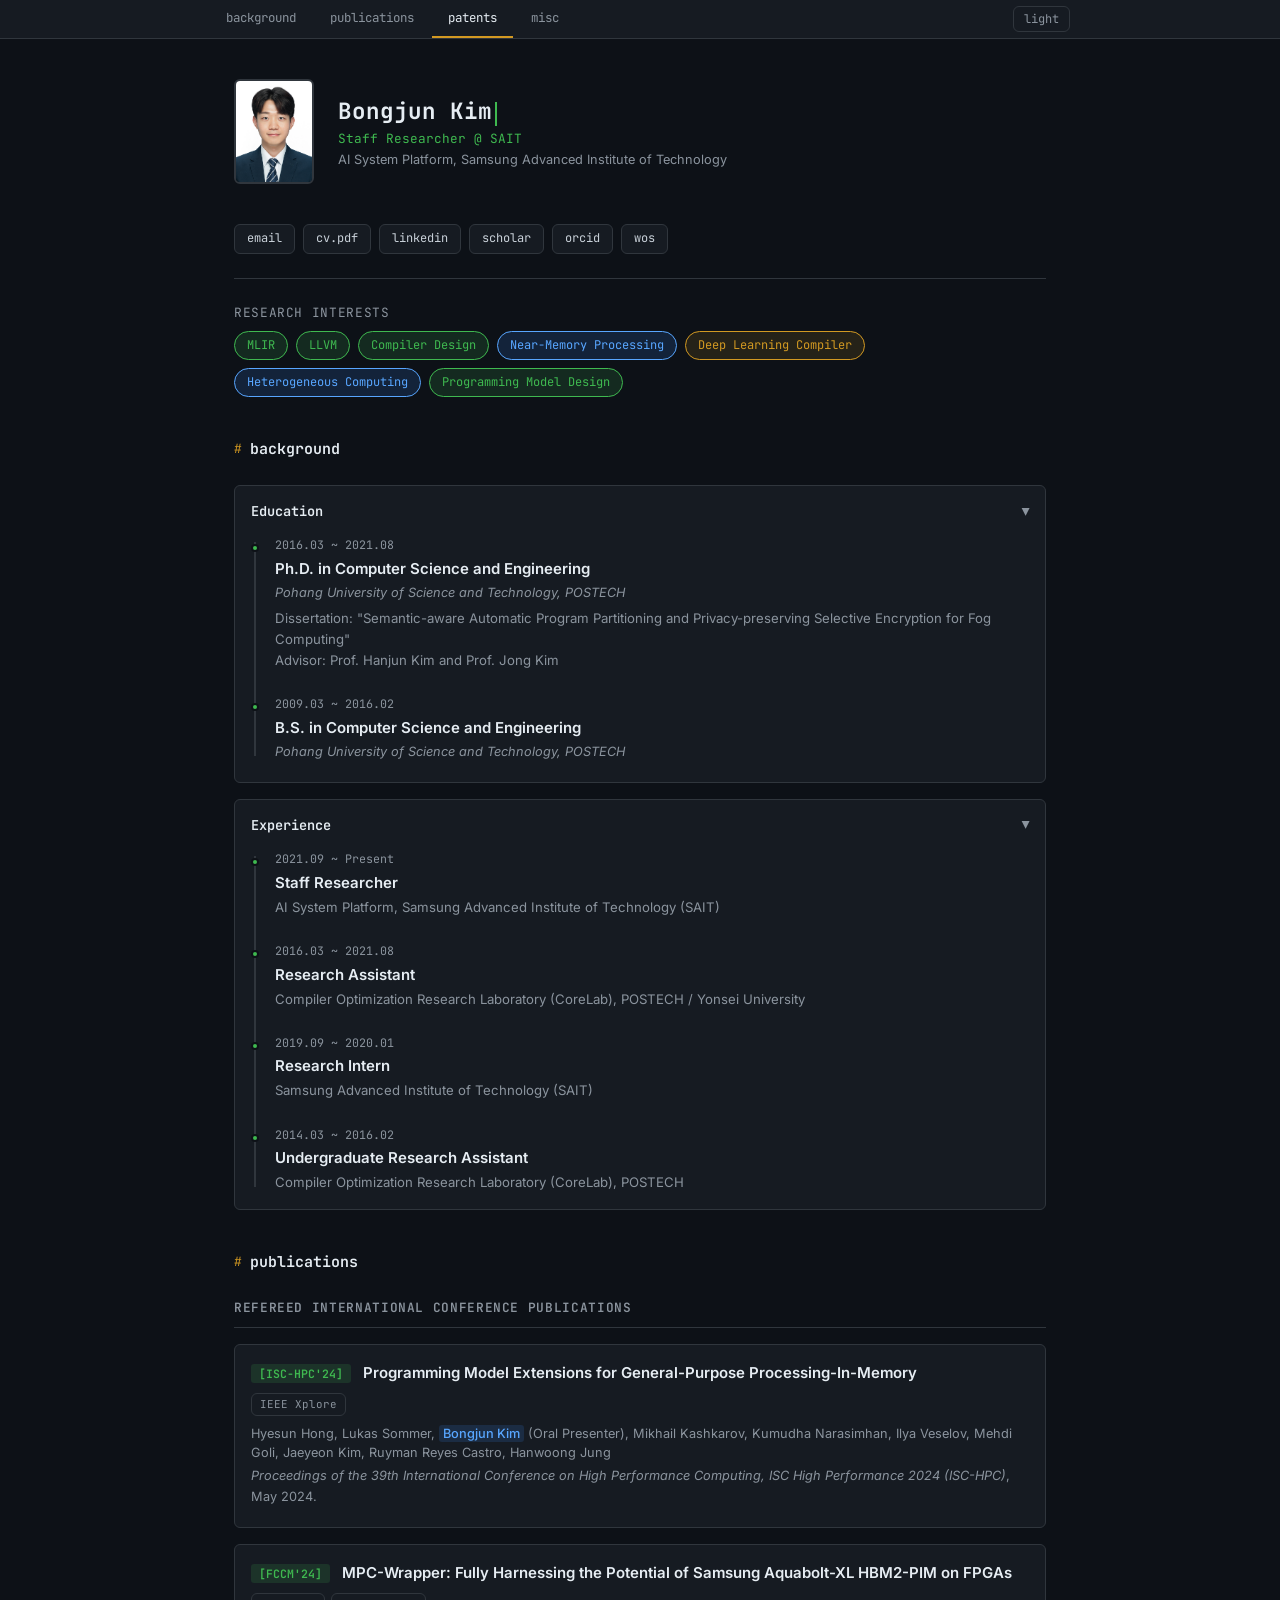
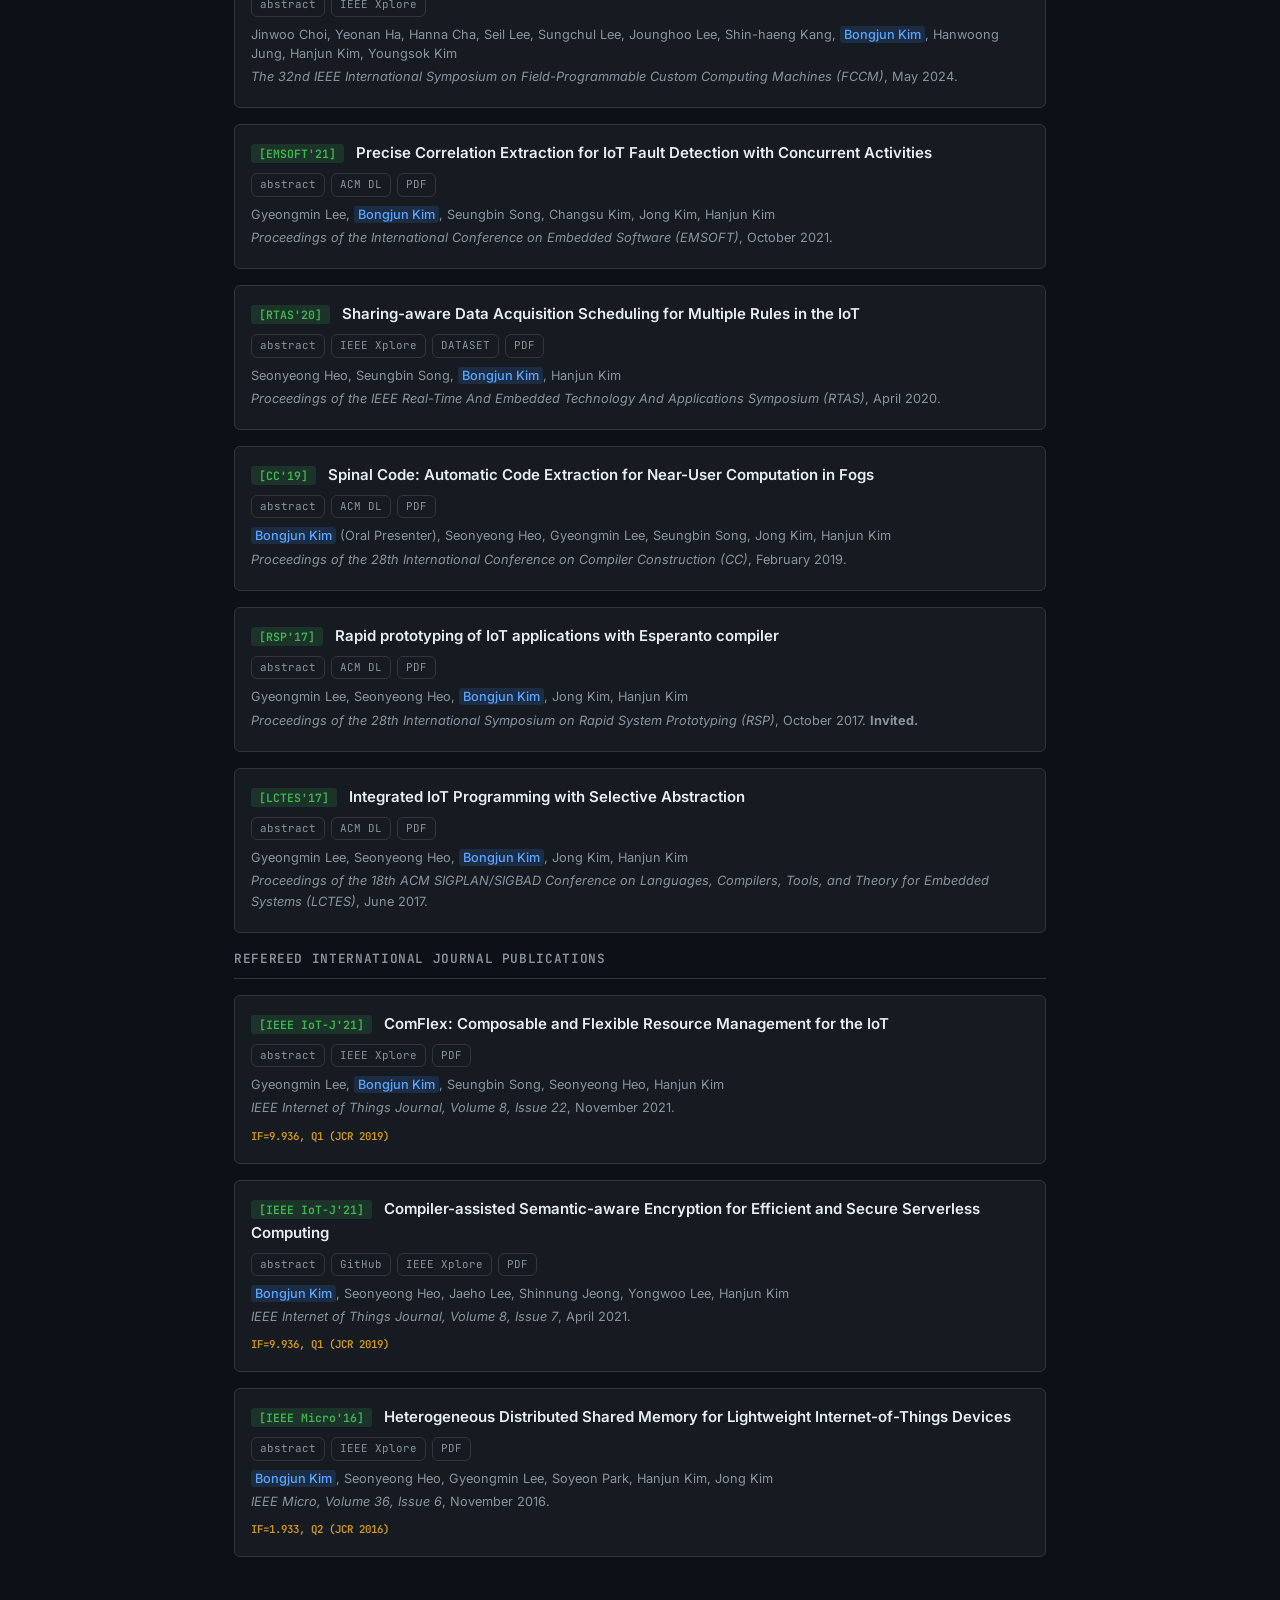
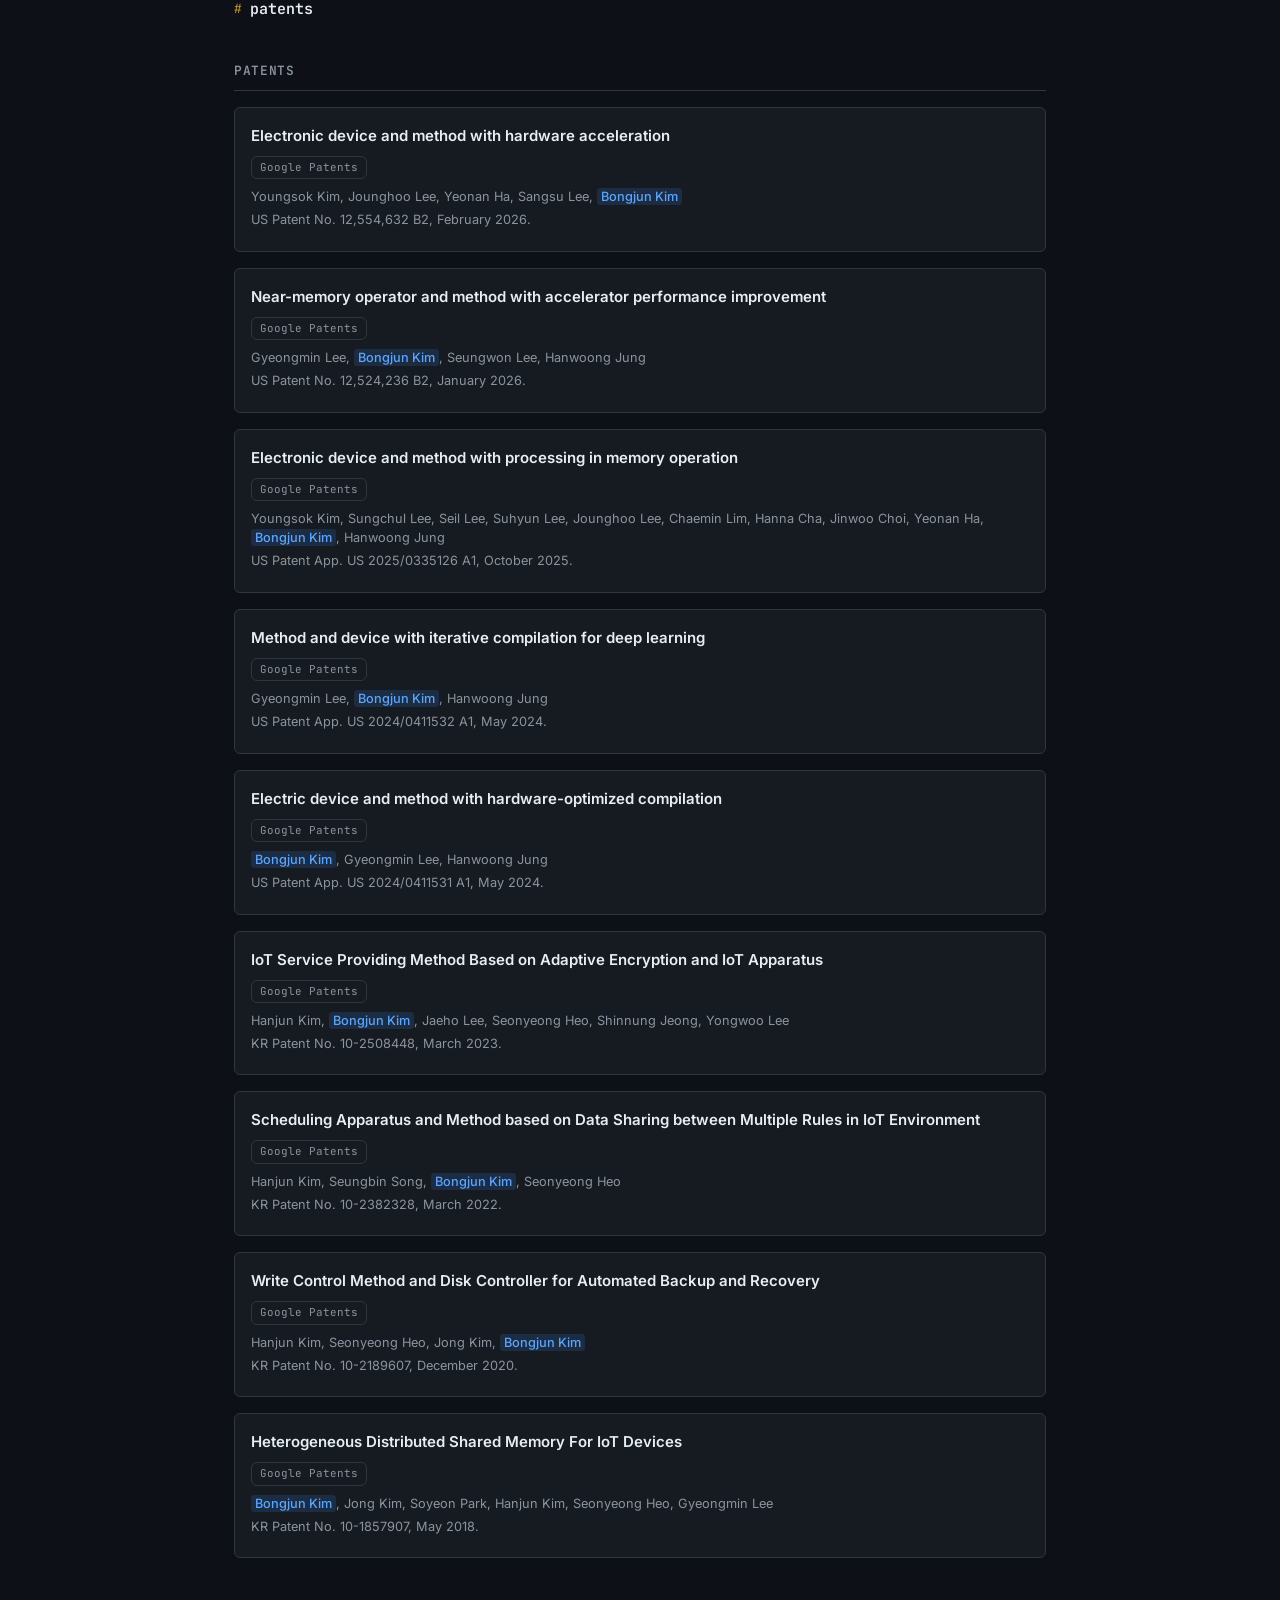
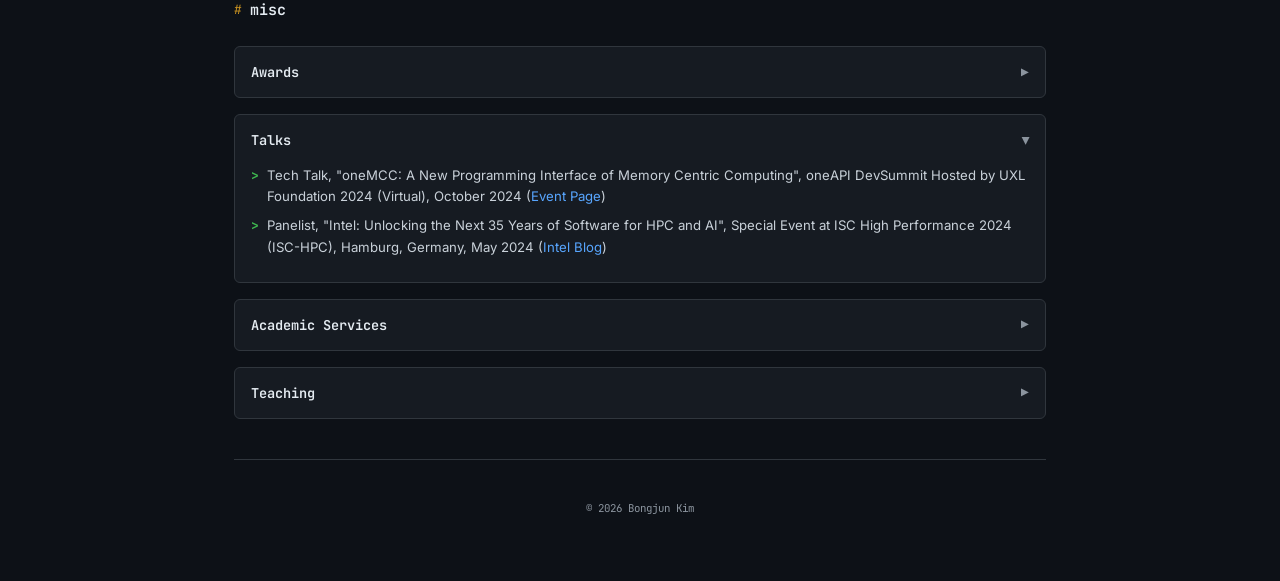
==== commit d4b01e73: "Replace index.html with dashboard design (index-c) Co-Authored-By: Claude Opus 4.6 <noreply@anthropi" ====
--- a/index.html
+++ b/index.html
@@ -4,156 +4,252 @@
 <head>
     <meta charset="UTF-8">
     <meta name="viewport" content="width=device-width, initial-scale=1.0">
-    <title>Bongjun Kim - Personal Website</title>
-    <link rel="stylesheet" href="style.css?v=2">
-    <link href="https://fonts.googleapis.com/css2?family=Lato:wght@300;400;700&family=Rokkitt:wght@400;700&display=swap" rel="stylesheet">
+    <title>Bongjun Kim</title>
+    <link rel="stylesheet" href="style.css?v=3">
+    <link href="https://fonts.googleapis.com/css2?family=Inter:wght@400;500;600;700&family=JetBrains+Mono:wght@400;500;600;700&display=swap" rel="stylesheet">
 </head>
 
 <body>
-    <nav class="sticky-nav" id="sticky-nav">
-        <div class="sticky-nav__inner">
-            <a href="#profile">Profile</a>
-            <a href="#education">Education</a>
-            <a href="#experience">Experience</a>
-            <a href="#recognition">Recognition</a>
-            <a href="#publications">Publications</a>
-            <a href="#services">Services</a>
-            <a href="#teaching">Teaching</a>
+    <nav class="topbar">
+        <div class="topbar__inner">
+            <div class="topbar__nav">
+                <a href="#background">background</a>
+                <a href="#publications">publications</a>
+                <a href="#patents-section">patents</a>
+                <a href="#misc">misc</a>
+            </div>
+            <div class="topbar__actions">
+                <button id="theme-toggle">light</button>
+            </div>
         </div>
     </nav>
 
-    <div id="cv">
-        <header class="header">
-            <div class="header__photo">
+    <div class="container">
+        <!-- Hero: compact identity -->
+        <header class="hero">
+            <div class="hero__photo">
                 <img src="img/bongjun-profile.jpg" alt="Bongjun Kim">
             </div>
-            <div class="header__info">
-                <h1 class="header__name">Bongjun Kim</h1>
-                <p class="header__title">Staff Researcher</p>
-                <p class="header__affiliation">AI System Platform, Samsung Advanced Institute of Technology (SAIT)</p>
-                <ul class="header__contact">
-                    <li>E-Mail: <a href="mailto:vongzun@gmail.com">bkim.bongjun [at] gmail.com</a></li>
-                    <li>Office: AI System Platform @ SAIT</li>
-                    <li>Phone: +82 10 4110 9412</li>
-                </ul>
-                <nav class="header__links">
-                    <a href="./bongjunkim-CV.pdf" target="_blank">CV</a>
-                    <a href="http://kr.linkedin.com/in/kimbongjun" target="_blank">LinkedIn</a>
-                    <a href="https://scholar.google.co.kr/citations?user=XSmJQUMAAAAJ&hl=en" target="_blank">Google Scholar</a>
-                    <a href="https://orcid.org/0000-0002-5142-0262" target="_blank">ORCID</a>
-                    <a href="https://www.webofscience.com/wos/author/record/56338086" target="_blank">Web of Science</a>
-                </nav>
+            <div class="hero__info">
+                <h1 class="hero__name">Bongjun Kim<span class="cursor"></span></h1>
+                <p class="hero__role">Staff Researcher @ SAIT</p>
+                <p class="hero__org">AI System Platform, Samsung Advanced Institute of Technology</p>
             </div>
         </header>
 
+        <!-- Quick Links -->
+        <nav class="quick-links">
+            <a href="mailto:vongzun@gmail.com">email</a>
+            <a href="./bongjunkim-CV.pdf" target="_blank">cv.pdf</a>
+            <a href="http://kr.linkedin.com/in/kimbongjun" target="_blank">linkedin</a>
+            <a href="https://scholar.google.co.kr/citations?user=XSmJQUMAAAAJ&hl=en" target="_blank">scholar</a>
+            <a href="https://orcid.org/0000-0002-5142-0262" target="_blank">orcid</a>
+            <a href="https://www.webofscience.com/wos/author/record/56338086" target="_blank">wos</a>
+        </nav>
+
+        <!-- Research Interests -->
+        <div class="research-tags">
+            <div class="research-tags__title">Research Interests</div>
+            <div class="tags">
+                <span class="tag tag--compiler">MLIR</span>
+                <span class="tag tag--compiler">LLVM</span>
+                <span class="tag tag--compiler">Compiler Design</span>
+                <span class="tag tag--arch">Near-Memory Processing</span>
+                <span class="tag tag--ml">Deep Learning Compiler</span>
+                <span class="tag tag--arch">Heterogeneous Computing</span>
+                <span class="tag tag--compiler">Programming Model Design</span>
+            </div>
+        </div>
+
         <main>
-            <section id="profile">
-                <h2 class="section-title">Personal Profile</h2>
-                <div class="section-content">
-                    <p>
-                        I am currently a Staff Researcher at Samsung Advanced Institute of Technology (SAIT).
-                        My primary research interests lie in the design of universal compilers for diverse computing platforms,
-                        leveraging compiler infrastructures such as LLVM and MLIR.
-                        I focus on enhancing computational efficiency and performance by integrating cutting-edge compiler
-                        technologies across various hardware architectures.
-                    </p>
-                    <div class="affiliation-links">
-                        AI System Platform (<a href="https://semiconductor.samsung.com/sait/research/research-areas/" target="_blank">Research at SAIT</a>)<br>
-                        Samsung Advanced Institute of Technology (<a href="https://www.sait.samsung.co.kr/saithome/main/main.do" target="_blank">SAIT</a>)<br>
-                        Samsung Electronics (<a href="https://www.samsung.com/sec/" target="_blank">Samsung</a>)
-                    </div>
-                </div>
-            </section>
-
-            <section id="education">
-                <h2 class="section-title">Education</h2>
-                <div class="section-content">
-                    <article>
-                        <h3>2016.03 ~ 2021.08</h3>
-                        <p class="sub-details">Pohang University of Science and Technology, POSTECH</p>
-                        <p>
-                            Ph.D. in Department of Computer Science and Engineering, August 2021<br>
-                            Dissertation: "Semantic-aware Automatic Program Partitioning and Privacy-preserving Selective Encryption for Fog Computing"<br>
-                            Advisor: Prof. Hanjun Kim and Prof. Jong Kim
-                        </p>
-                    </article>
-                    <article>
-                        <h3>2009.03 ~ 2016.02</h3>
-                        <p class="sub-details">Pohang University of Science and Technology, POSTECH</p>
-                        <p>B.S. in Department of Computer Science and Engineering, February 2016</p>
-                    </article>
-                </div>
-            </section>
-
-            <section id="experience">
-                <h2 class="section-title">Experience</h2>
-                <div class="section-content">
-                    <article>
-                        <h3>2021.09 ~ Present</h3>
-                        <p>Staff Researcher, AI System Platform, Samsung Advanced Institute of Technology (SAIT)</p>
-                    </article>
-                    <article>
-                        <h3>2016.03 ~ 2021.08</h3>
-                        <p>Research Assistant, Compiler Optimization Research Laboratory (CoreLab), POSTECH / Yonsei University</p>
-                    </article>
-                    <article>
-                        <h3>2019.09 ~ 2020.01</h3>
-                        <p>Research Intern, Samsung Advanced Institute of Technology (SAIT)</p>
-                    </article>
-                    <article>
-                        <h3>2014.03 ~ 2016.02</h3>
-                        <p>Undergraduate Research Assistant, Compiler Optimization Research Laboratory (CoreLab), POSTECH</p>
-                    </article>
-                </div>
-            </section>
-
-            <section id="recognition">
-                <h2 class="section-title">Recognition</h2>
-                <div class="section-content">
-                    <ul class="item-list">
-                        <li>Silver Medal, Graduate Student Research Competition at International Symposium on Code Generation and Optimization (CGO), February 2020 (<a href="https://src.acm.org/winners/2020" target="_blank">Winners, SRC 2019-2020</a>)</li>
-                        <li>Best Oral Presentation Award, Student Workshop at Department of Computer Science and Engineering (POSTECH), September 2016</li>
-                    </ul>
-                </div>
-            </section>
-
-            <section id="publications">
-                <h2 class="section-title">Publications</h2>
-                <div class="section-content">
+            <!-- Background: education & experience first -->
+            <section id="background" class="section">
+                <div class="section__header">
+                    <span class="section__icon">#</span>
+                    <h2 class="section__title">background</h2>
+                </div>
+
+                <div class="collapsible open" id="col-education">
+                    <button class="collapsible__trigger" onclick="this.parentElement.classList.toggle('open')">
+                        <span>Education</span>
+                        <span class="collapsible__icon">&#9654;</span>
+                    </button>
+                    <div class="collapsible__body">
+                        <div class="timeline">
+                            <div class="timeline__item">
+                                <div class="timeline__date">2016.03 ~ 2021.08</div>
+                                <div class="timeline__title">Ph.D. in Computer Science and Engineering</div>
+                                <div class="timeline__sub">Pohang University of Science and Technology, POSTECH</div>
+                                <div class="timeline__desc">
+                                    Dissertation: "Semantic-aware Automatic Program Partitioning and Privacy-preserving Selective Encryption for Fog Computing"<br>
+                                    Advisor: Prof. Hanjun Kim and Prof. Jong Kim
+                                </div>
+                            </div>
+                            <div class="timeline__item">
+                                <div class="timeline__date">2009.03 ~ 2016.02</div>
+                                <div class="timeline__title">B.S. in Computer Science and Engineering</div>
+                                <div class="timeline__sub">Pohang University of Science and Technology, POSTECH</div>
+                            </div>
+                        </div>
+                    </div>
+                </div>
+
+                <div class="collapsible open" id="col-experience">
+                    <button class="collapsible__trigger" onclick="this.parentElement.classList.toggle('open')">
+                        <span>Experience</span>
+                        <span class="collapsible__icon">&#9654;</span>
+                    </button>
+                    <div class="collapsible__body">
+                        <div class="timeline">
+                            <div class="timeline__item">
+                                <div class="timeline__date">2021.09 ~ Present</div>
+                                <div class="timeline__title">Staff Researcher</div>
+                                <div class="timeline__desc">AI System Platform, Samsung Advanced Institute of Technology (SAIT)</div>
+                            </div>
+                            <div class="timeline__item">
+                                <div class="timeline__date">2016.03 ~ 2021.08</div>
+                                <div class="timeline__title">Research Assistant</div>
+                                <div class="timeline__desc">Compiler Optimization Research Laboratory (CoreLab), POSTECH / Yonsei University</div>
+                            </div>
+                            <div class="timeline__item">
+                                <div class="timeline__date">2019.09 ~ 2020.01</div>
+                                <div class="timeline__title">Research Intern</div>
+                                <div class="timeline__desc">Samsung Advanced Institute of Technology (SAIT)</div>
+                            </div>
+                            <div class="timeline__item">
+                                <div class="timeline__date">2014.03 ~ 2016.02</div>
+                                <div class="timeline__title">Undergraduate Research Assistant</div>
+                                <div class="timeline__desc">Compiler Optimization Research Laboratory (CoreLab), POSTECH</div>
+                            </div>
+                        </div>
+                    </div>
+                </div>
+            </section>
+
+            <!-- Publications -->
+            <section id="publications" class="section">
+                <div class="section__header">
+                    <span class="section__icon">#</span>
+                    <h2 class="section__title">publications</h2>
+                </div>
+                <div class="section__content">
                     <div id="publications-container">
                         <noscript><p>Please enable JavaScript to view publications.</p></noscript>
                     </div>
+                </div>
+            </section>
+
+            <section id="patents-section" class="section">
+                <div class="section__header">
+                    <span class="section__icon">#</span>
+                    <h2 class="section__title">patents</h2>
+                </div>
+                <div class="section__content">
                     <div id="patents-container"></div>
                 </div>
             </section>
 
-            <section id="services">
-                <h2 class="section-title">Services</h2>
-                <div class="section-content">
-                    <ul class="item-list">
-                        <li>Journal Reviewer, The Journal of Supercomputing (3 papers), 2024</li>
-                        <li>Journal Reviewer, Cluster Computing, 2024</li>
-                        <li>Journal Reviewer, IEEE Transactions on Cloud Computing (TCC), 2021</li>
-                    </ul>
-                </div>
-            </section>
-
-            <section id="teaching">
-                <h2 class="section-title">Teaching</h2>
-                <div class="section-content">
-                    <ul class="item-list">
-                        <li>Lecturer, LLVM Tutorial on Program Analysis & Optimization, LIG Nex1, February 2018</li>
-                        <li>Teaching Assistant, CSED 423: Compiler Design, POSTECH, Spring 2017</li>
-                        <li>Teaching Assistant, CSED 312: Operating System, POSTECH, Fall 2017</li>
-                    </ul>
+            <!-- Misc: collapsible -->
+            <section id="misc" class="section">
+                <div class="section__header">
+                    <span class="section__icon">#</span>
+                    <h2 class="section__title">misc</h2>
+                </div>
+
+                <div class="collapsible" id="col-awards">
+                    <button class="collapsible__trigger" onclick="this.parentElement.classList.toggle('open')">
+                        <span>Awards</span>
+                        <span class="collapsible__icon">&#9654;</span>
+                    </button>
+                    <div class="collapsible__body">
+                        <ul class="item-list">
+                            <li>Silver Medal, Graduate Student Research Competition at International Symposium on Code Generation and Optimization (CGO), February 2020 (<a href="https://src.acm.org/winners/2020" target="_blank">Winners, SRC 2019-2020</a>)</li>
+                            <li>Best Oral Presentation Award, Student Workshop at Department of Computer Science and Engineering (POSTECH), September 2016</li>
+                        </ul>
+                    </div>
+                </div>
+
+                <div class="collapsible open" id="col-talks">
+                    <button class="collapsible__trigger" onclick="this.parentElement.classList.toggle('open')">
+                        <span>Talks</span>
+                        <span class="collapsible__icon">&#9654;</span>
+                    </button>
+                    <div class="collapsible__body">
+                        <ul class="item-list">
+                            <li>Tech Talk, "oneMCC: A New Programming Interface of Memory Centric Computing", oneAPI DevSummit Hosted by UXL Foundation 2024 (Virtual), October 2024 (<a href="https://oneapi.io/events/oneapi-devsummit-hosted-by-uxl-foundation/" target="_blank">Event Page</a>)</li>
+                            <li>Panelist, "Intel: Unlocking the Next 35 Years of Software for HPC and AI", Special Event at ISC High Performance 2024 (ISC-HPC), Hamburg, Germany, May 2024 (<a href="https://community.intel.com/t5/Blogs/Tech-Innovation/Tools/Unlocking-the-Next-35-Years-of-Software-for-HPC-and-AI/post/1602037" target="_blank">Intel Blog</a>)</li>
+                        </ul>
+                    </div>
+                </div>
+
+                <div class="collapsible" id="col-services">
+                    <button class="collapsible__trigger" onclick="this.parentElement.classList.toggle('open')">
+                        <span>Academic Services</span>
+                        <span class="collapsible__icon">&#9654;</span>
+                    </button>
+                    <div class="collapsible__body">
+                        <ul class="item-list">
+                            <li>Journal Reviewer, The Journal of Supercomputing (3 papers), 2024</li>
+                            <li>Journal Reviewer, Cluster Computing, 2024</li>
+                            <li>Journal Reviewer, IEEE Transactions on Cloud Computing (TCC), 2021</li>
+                        </ul>
+                    </div>
+                </div>
+
+                <div class="collapsible" id="col-teaching">
+                    <button class="collapsible__trigger" onclick="this.parentElement.classList.toggle('open')">
+                        <span>Teaching</span>
+                        <span class="collapsible__icon">&#9654;</span>
+                    </button>
+                    <div class="collapsible__body">
+                        <ul class="item-list">
+                            <li>Lecturer, LLVM Tutorial on Program Analysis & Optimization, LIG Nex1, February 2018</li>
+                            <li>Teaching Assistant, CSED 423: Compiler Design, POSTECH, Spring 2017</li>
+                            <li>Teaching Assistant, CSED 312: Operating System, POSTECH, Fall 2017</li>
+                        </ul>
+                    </div>
                 </div>
             </section>
         </main>
+
+        <footer class="footer">
+            &copy; 2026 Bongjun Kim
+        </footer>
     </div>
 
-    <button id="theme-toggle" aria-label="Toggle dark mode">&#9790;</button>
-
     <script src="js/publications.js"></script>
+    <script>
+        // Theme toggle (dark default)
+        const toggle = document.getElementById('theme-toggle');
+        if (toggle) {
+            const saved = localStorage.getItem('theme');
+            if (saved === 'light') {
+                document.documentElement.classList.add('light');
+                toggle.textContent = 'dark';
+            }
+            toggle.addEventListener('click', () => {
+                document.documentElement.classList.toggle('light');
+                const isLight = document.documentElement.classList.contains('light');
+                toggle.textContent = isLight ? 'dark' : 'light';
+                localStorage.setItem('theme', isLight ? 'light' : 'dark');
+            });
+        }
+
+        // Sticky nav active state
+        const sections = document.querySelectorAll('section[id]');
+        const navLinks = document.querySelectorAll('.topbar__nav a');
+        const observer = new IntersectionObserver(entries => {
+            entries.forEach(entry => {
+                if (entry.isIntersecting) {
+                    navLinks.forEach(l => l.classList.remove('active'));
+                    const link = document.querySelector(`.topbar__nav a[href="#${entry.target.id}"]`);
+                    if (link) link.classList.add('active');
+                }
+            });
+        }, { rootMargin: '-20% 0px -80% 0px' });
+        sections.forEach(s => observer.observe(s));
+
+    </script>
 </body>
 
 </html>
--- a/style.css
+++ b/style.css
@@ -1,490 +1,534 @@
 /* ===== Custom Properties ===== */
 :root {
-  --color-bg: #f5f5f0;
-  --color-surface: #ffffff;
-  --color-text: #1a1a1a;
-  --color-text-secondary: #555;
-  --color-primary: #2a9d8f;
-  --color-primary-light: #40b4a6;
-  --color-accent: #e76f51;
-  --color-border: #e0ddd5;
-  --color-highlight: #fef3c7;
-  --color-impact: #dc2626;
-  --color-tag: #e76f51;
-  --color-nav-bg: rgba(245, 245, 240, 0.92);
-
-  --font-body: 'Lato', -apple-system, BlinkMacSystemFont, 'Segoe UI', sans-serif;
-  --font-heading: 'Rokkitt', 'Georgia', serif;
-
-  --max-width: 960px;
-  --sidebar-width: 180px;
+  --color-bg: #0d1117;
+  --color-surface: #161b22;
+  --color-surface-hover: #1c2129;
+  --color-text: #c9d1d9;
+  --color-text-secondary: #8b949e;
+  --color-text-bright: #e6edf3;
+  --color-primary: #58a6ff;
+  --color-green: #3fb950;
+  --color-orange: #d29922;
+  --color-red: #f85149;
+  --color-purple: #bc8cff;
+  --color-cyan: #79c0ff;
+  --color-border: #30363d;
+  --color-highlight: rgba(56, 139, 253, 0.15);
+  --color-tag-bg: rgba(63, 185, 80, 0.15);
+  --color-tag-text: #3fb950;
+
+  --font-mono: 'JetBrains Mono', 'Fira Code', 'Consolas', monospace;
+  --font-body: 'Inter', -apple-system, BlinkMacSystemFont, 'Segoe UI', sans-serif;
+
+  --max-width: 860px;
   --spacing-xs: 4px;
   --spacing-sm: 8px;
   --spacing-md: 16px;
   --spacing-lg: 24px;
   --spacing-xl: 40px;
-  --radius: 8px;
-  --radius-sm: 4px;
-}
-
-/* ===== Dark Mode ===== */
-html.dark {
-  --color-bg: #1a1b1e;
-  --color-surface: #25262b;
-  --color-text: #e0e0e0;
-  --color-text-secondary: #a0a0a0;
-  --color-primary: #40b4a6;
-  --color-primary-light: #5ccfbf;
-  --color-accent: #f4845f;
-  --color-border: #373a40;
-  --color-highlight: #4a3f20;
-  --color-impact: #ff6b6b;
-  --color-tag: #f4845f;
-  --color-nav-bg: rgba(26, 27, 30, 0.92);
+  --radius: 6px;
+}
+
+html.light {
+  --color-bg: #ffffff;
+  --color-surface: #f6f8fa;
+  --color-surface-hover: #eef1f4;
+  --color-text: #1f2328;
+  --color-text-secondary: #656d76;
+  --color-text-bright: #1f2328;
+  --color-primary: #0969da;
+  --color-green: #1a7f37;
+  --color-orange: #9a6700;
+  --color-red: #cf222e;
+  --color-purple: #8250df;
+  --color-cyan: #0550ae;
+  --color-border: #d0d7de;
+  --color-highlight: rgba(9, 105, 218, 0.1);
+  --color-tag-bg: rgba(26, 127, 55, 0.1);
+  --color-tag-text: #1a7f37;
 }
 
 /* ===== Reset ===== */
-*, *::before, *::after {
-  box-sizing: border-box;
-  margin: 0;
-  padding: 0;
-}
-
+*, *::before, *::after { box-sizing: border-box; margin: 0; padding: 0; }
 img { max-width: 100%; height: auto; display: block; }
 ul { list-style: none; }
-a { color: var(--color-primary); text-decoration: none; transition: color 0.2s; }
-a:hover { color: var(--color-accent); }
-
-/* ===== Base ===== */
-html {
-  scroll-behavior: smooth;
-  scroll-padding-top: 60px;
-}
+a { color: var(--color-primary); text-decoration: none; transition: color 0.15s; }
+a:hover { color: var(--color-cyan); text-decoration: underline; }
+::selection { background: var(--color-highlight); }
+
+html { scroll-behavior: smooth; scroll-padding-top: 52px; }
 
 body {
   font-family: var(--font-body);
-  font-size: 16px;
+  font-size: 15px;
   line-height: 1.6;
   color: var(--color-text);
   background: var(--color-bg);
   -webkit-font-smoothing: antialiased;
 }
 
-/* ===== Sticky Nav ===== */
-.sticky-nav {
+/* ===== Top Bar ===== */
+.topbar {
   position: sticky;
   top: 0;
   z-index: 100;
-  background: var(--color-nav-bg);
-  backdrop-filter: blur(10px);
-  -webkit-backdrop-filter: blur(10px);
+  background: var(--color-surface);
   border-bottom: 1px solid var(--color-border);
-  padding: 0 var(--spacing-md);
-}
-
-.sticky-nav__inner {
+  padding: 0 var(--spacing-lg);
+}
+
+.topbar__inner {
   max-width: var(--max-width);
   margin: 0 auto;
   display: flex;
   align-items: center;
-  gap: var(--spacing-xs);
+  justify-content: space-between;
+}
+
+.topbar__nav {
+  display: flex;
   overflow-x: auto;
-  -webkit-overflow-scrolling: touch;
   scrollbar-width: none;
-}
-
-.sticky-nav__inner::-webkit-scrollbar { display: none; }
-
-.sticky-nav a {
+  gap: 2px;
+}
+.topbar__nav::-webkit-scrollbar { display: none; }
+
+.topbar__nav a {
   padding: var(--spacing-sm) var(--spacing-md);
+  font-family: var(--font-mono);
+  font-size: 0.78rem;
+  color: var(--color-text-secondary);
+  white-space: nowrap;
+  border-bottom: 2px solid transparent;
+  text-decoration: none;
+  transition: color 0.15s, border-color 0.15s;
+}
+.topbar__nav a:hover { color: var(--color-text); text-decoration: none; }
+.topbar__nav a.active { color: var(--color-text-bright); border-bottom-color: var(--color-orange); }
+
+#theme-toggle {
+  background: none;
+  border: 1px solid var(--color-border);
+  color: var(--color-text-secondary);
+  font-family: var(--font-mono);
+  font-size: 0.75rem;
+  padding: 4px 10px;
+  border-radius: var(--radius);
+  cursor: pointer;
+  transition: color 0.15s, border-color 0.15s;
+}
+#theme-toggle:hover { color: var(--color-text); border-color: var(--color-text-secondary); }
+
+/* ===== Container ===== */
+.container {
+  max-width: var(--max-width);
+  margin: 0 auto;
+  padding: var(--spacing-xl) var(--spacing-lg);
+}
+
+/* ===== Hero ===== */
+.hero {
+  display: flex;
+  gap: var(--spacing-lg);
+  align-items: center;
+  margin-bottom: var(--spacing-xl);
+}
+
+.hero__photo { width: 80px; flex-shrink: 0; }
+.hero__photo img { border-radius: var(--radius); border: 2px solid var(--color-border); }
+
+.hero__info { flex: 1; min-width: 0; }
+
+.hero__name {
+  font-family: var(--font-mono);
+  font-size: 1.5em;
+  font-weight: 700;
+  color: var(--color-text-bright);
+}
+.hero__name .cursor {
+  display: inline-block;
+  width: 2px; height: 1.1em;
+  background: var(--color-green);
+  margin-left: 3px;
+  vertical-align: text-bottom;
+  animation: blink 1s step-end infinite;
+}
+@keyframes blink { 50% { opacity: 0; } }
+
+.hero__role {
+  font-family: var(--font-mono);
+  font-size: 0.85em;
+  color: var(--color-green);
+}
+
+.hero__org {
+  font-size: 0.85em;
+  color: var(--color-text-secondary);
+}
+
+/* ===== Stats ===== */
+.stats {
+  display: grid;
+  grid-template-columns: repeat(auto-fit, minmax(120px, 1fr));
+  gap: var(--spacing-md);
+  margin-bottom: var(--spacing-lg);
+}
+
+.stat-card {
+  background: var(--color-surface);
+  border: 1px solid var(--color-border);
+  border-radius: var(--radius);
+  padding: var(--spacing-md);
+  text-align: center;
+  transition: border-color 0.15s;
+}
+.stat-card:hover { border-color: var(--color-text-secondary); }
+
+.stat-card__number {
+  font-family: var(--font-mono);
+  font-size: 1.8em;
+  font-weight: 700;
+  color: var(--color-text-bright);
+  line-height: 1.2;
+}
+
+.stat-card__label {
+  font-family: var(--font-mono);
+  font-size: 0.7rem;
+  color: var(--color-text-secondary);
+  text-transform: uppercase;
+  letter-spacing: 0.05em;
+}
+
+.stat-card--green .stat-card__number { color: var(--color-green); }
+.stat-card--blue .stat-card__number { color: var(--color-primary); }
+.stat-card--orange .stat-card__number { color: var(--color-orange); }
+.stat-card--purple .stat-card__number { color: var(--color-purple); }
+
+/* ===== Quick Links ===== */
+.quick-links {
+  display: flex;
+  flex-wrap: wrap;
+  gap: var(--spacing-sm);
+  margin-bottom: var(--spacing-lg);
+  padding-bottom: var(--spacing-lg);
+  border-bottom: 1px solid var(--color-border);
+}
+
+.quick-links a {
+  font-family: var(--font-mono);
+  font-size: 0.75rem;
+  padding: 4px 12px;
+  background: var(--color-surface);
+  border: 1px solid var(--color-border);
+  border-radius: var(--radius);
+  color: var(--color-text);
+  text-decoration: none;
+  transition: all 0.15s;
+}
+.quick-links a:hover {
+  border-color: var(--color-primary);
+  background: var(--color-highlight);
+  text-decoration: none;
+}
+
+/* ===== Research Tags ===== */
+.research-tags {
+  margin-bottom: var(--spacing-xl);
+}
+
+.research-tags__title {
+  font-family: var(--font-mono);
+  font-size: 0.8rem;
+  color: var(--color-text-secondary);
+  margin-bottom: var(--spacing-sm);
+  text-transform: uppercase;
+  letter-spacing: 0.05em;
+}
+
+.tags {
+  display: flex;
+  flex-wrap: wrap;
+  gap: var(--spacing-sm);
+}
+
+.tag {
+  font-family: var(--font-mono);
+  font-size: 0.75rem;
+  padding: 4px 12px;
+  border-radius: 20px;
+  border: 1px solid;
+}
+
+.tag--compiler { color: var(--color-green); border-color: var(--color-green); background: var(--color-tag-bg); }
+.tag--arch { color: var(--color-primary); border-color: var(--color-primary); background: var(--color-highlight); }
+.tag--ml { color: var(--color-orange); border-color: var(--color-orange); background: rgba(210, 153, 34, 0.12); }
+.tag--security { color: var(--color-purple); border-color: var(--color-purple); background: rgba(188, 140, 255, 0.1); }
+.tag--iot { color: var(--color-cyan); border-color: var(--color-cyan); background: rgba(121, 192, 255, 0.1); }
+
+/* ===== Section ===== */
+.section {
+  margin-bottom: var(--spacing-xl);
+}
+
+.section__header {
+  display: flex;
+  align-items: center;
+  gap: var(--spacing-sm);
+  margin-bottom: var(--spacing-lg);
+}
+
+.section__icon {
+  font-family: var(--font-mono);
+  font-size: 0.85em;
+  color: var(--color-orange);
+}
+
+.section__title {
+  font-family: var(--font-mono);
+  font-size: 1em;
+  font-weight: 600;
+  color: var(--color-text-bright);
+}
+
+.section__content p {
+  color: var(--color-text);
+  margin-bottom: var(--spacing-md);
+  line-height: 1.7;
+}
+
+/* ===== Publications ===== */
+#publications-container h2,
+#patents-container h2 {
+  font-family: var(--font-mono);
+  font-size: 0.8rem;
+  font-weight: 600;
+  color: var(--color-text-secondary);
+  text-transform: uppercase;
+  letter-spacing: 0.05em;
+  margin-bottom: var(--spacing-md);
+  padding-bottom: var(--spacing-sm);
+  border-bottom: 1px solid var(--color-border);
+}
+
+#patents-container h2 { margin-top: var(--spacing-xl); }
+
+.pub-entry {
+  margin-bottom: var(--spacing-md);
+  padding: var(--spacing-md);
+  background: var(--color-surface);
+  border: 1px solid var(--color-border);
+  border-radius: var(--radius);
+  transition: border-color 0.15s;
+}
+.pub-entry:hover { border-color: var(--color-text-secondary); }
+
+.pub-header { margin-bottom: var(--spacing-sm); }
+
+.pub-tag {
+  font-family: var(--font-mono);
+  font-size: 0.72rem;
+  font-weight: 600;
+  color: var(--color-tag-text);
+  background: var(--color-tag-bg);
+  padding: 2px 8px;
+  border-radius: 3px;
+  margin-right: var(--spacing-sm);
+}
+
+.pub-title { font-weight: 600; color: var(--color-text-bright); line-height: 1.4; }
+
+.pub-authors {
+  font-size: 0.85em;
+  color: var(--color-text-secondary);
+  margin-bottom: var(--spacing-xs);
+  line-height: 1.5;
+}
+
+.pub-authors mark {
+  background: var(--color-highlight);
+  color: var(--color-primary);
+  padding: 1px 4px;
+  border-radius: 3px;
+  font-weight: 500;
+}
+
+.pub-venue {
+  font-size: 0.85em;
+  color: var(--color-text-secondary);
+  margin-bottom: var(--spacing-xs);
+}
+
+.pub-links {
+  display: flex;
+  flex-wrap: wrap;
+  gap: 6px;
+  margin-bottom: var(--spacing-sm);
+}
+
+.pub-links a {
+  font-family: var(--font-mono);
+  font-size: 0.68rem;
+  padding: 2px 8px;
+  border: 1px solid var(--color-border);
+  border-radius: var(--radius);
+  color: var(--color-text-secondary);
+  text-decoration: none;
+  transition: all 0.15s;
+}
+.pub-links a:hover {
+  border-color: var(--color-primary);
+  color: var(--color-primary);
+  background: var(--color-highlight);
+  text-decoration: none;
+}
+
+.pub-if .impact-factor {
+  font-family: var(--font-mono);
+  font-size: 0.72em;
+  font-weight: 600;
+  color: var(--color-orange);
+}
+
+/* ===== Collapsible ===== */
+.collapsible {
+  border: 1px solid var(--color-border);
+  border-radius: var(--radius);
+  margin-bottom: var(--spacing-md);
+  background: var(--color-surface);
+}
+
+.collapsible__trigger {
+  display: flex;
+  align-items: center;
+  justify-content: space-between;
+  width: 100%;
+  padding: var(--spacing-md);
+  background: none;
+  border: none;
+  color: var(--color-text-bright);
+  font-family: var(--font-mono);
   font-size: 0.85rem;
   font-weight: 600;
-  color: var(--color-text-secondary);
-  white-space: nowrap;
-  border-bottom: 2px solid transparent;
-  transition: color 0.2s, border-color 0.2s;
-}
-
-.sticky-nav a:hover,
-.sticky-nav a.active {
-  color: var(--color-primary);
-  border-bottom-color: var(--color-primary);
-}
-
-/* ===== Main Container ===== */
-#cv {
-  max-width: var(--max-width);
-  margin: 0 auto;
-  padding: var(--spacing-lg);
-}
-
-/* ===== Header ===== */
-.header {
-  display: flex;
-  gap: var(--spacing-lg);
-  align-items: flex-start;
-  padding: var(--spacing-xl) 0;
-  border-bottom: 2px solid var(--color-primary);
-}
-
-.header__photo {
-  width: 120px;
-  flex-shrink: 0;
-}
-
-.header__photo img {
-  border-radius: var(--radius);
-  box-shadow: 0 2px 8px rgba(0,0,0,0.1);
-}
-
-.header__info {
-  flex: 1;
-  min-width: 0;
-}
-
-.header__name {
-  font-family: var(--font-heading);
-  font-size: 2em;
-  font-weight: 700;
-  color: var(--color-primary);
-  margin-bottom: var(--spacing-xs);
-}
-
-.header__title {
-  font-size: 1.1em;
-  font-weight: 700;
-  color: var(--color-text);
-  margin-bottom: var(--spacing-xs);
-}
-
-.header__affiliation {
-  font-size: 0.95em;
-  color: var(--color-text-secondary);
-  margin-bottom: var(--spacing-md);
-}
-
-.header__contact {
-  font-size: 0.9em;
-  color: var(--color-text-secondary);
-  margin-bottom: var(--spacing-md);
-}
-
-.header__contact li {
-  margin-bottom: var(--spacing-xs);
-}
-
-.header__links {
-  display: flex;
-  flex-wrap: wrap;
-  gap: var(--spacing-sm);
-}
-
-.header__links a {
-  display: inline-block;
-  padding: var(--spacing-xs) var(--spacing-sm);
-  font-size: 0.82rem;
-  font-weight: 600;
-  color: var(--color-primary);
-  border: 1.5px solid var(--color-primary);
-  border-radius: var(--radius-sm);
-  transition: background 0.2s, color 0.2s;
-}
-
-.header__links a:hover {
-  background: var(--color-primary);
-  color: #fff;
-}
-
-/* Theme toggle */
-#theme-toggle {
-  position: fixed;
-  bottom: var(--spacing-lg);
-  right: var(--spacing-lg);
-  width: 44px;
-  height: 44px;
+  cursor: pointer;
+  transition: background 0.15s;
+  text-align: left;
+}
+.collapsible__trigger:hover { background: var(--color-surface-hover); }
+
+.collapsible__icon {
+  font-family: var(--font-mono);
+  font-size: 0.8rem;
+  color: var(--color-text-secondary);
+  transition: transform 0.2s;
+}
+
+.collapsible.open .collapsible__icon { transform: rotate(90deg); }
+
+.collapsible__body {
+  display: none;
+  padding: 0 var(--spacing-md) var(--spacing-md);
+}
+
+.collapsible.open .collapsible__body { display: block; }
+
+/* ===== Timeline ===== */
+.timeline { position: relative; padding-left: var(--spacing-lg); }
+
+.timeline::before {
+  content: '';
+  position: absolute;
+  left: 3px; top: 6px; bottom: 6px;
+  width: 2px;
+  background: var(--color-border);
+}
+
+.timeline__item { position: relative; margin-bottom: var(--spacing-lg); }
+.timeline__item:last-child { margin-bottom: 0; }
+
+.timeline__item::before {
+  content: '';
+  position: absolute;
+  left: calc(-1 * var(--spacing-lg));
+  top: 8px;
+  width: 8px; height: 8px;
   border-radius: 50%;
-  border: 1.5px solid var(--color-border);
-  background: var(--color-surface);
-  color: var(--color-text);
-  font-size: 1.2rem;
-  cursor: pointer;
-  display: flex;
-  align-items: center;
-  justify-content: center;
-  box-shadow: 0 2px 8px rgba(0,0,0,0.1);
-  transition: background 0.2s, transform 0.2s;
-  z-index: 200;
-}
-
-#theme-toggle:hover {
-  transform: scale(1.1);
-}
-
-/* ===== Sections ===== */
-section {
-  display: grid;
-  grid-template-columns: var(--sidebar-width) 1fr;
-  gap: 0 var(--spacing-xl);
-  padding: var(--spacing-xl) 0;
-  border-top: 1px solid var(--color-border);
-}
-
-section:first-of-type {
-  border-top: none;
-}
-
-.section-title {
-  font-family: var(--font-heading);
-  font-size: 1.3em;
-  font-weight: 700;
-  color: var(--color-primary);
-  padding-top: var(--spacing-xs);
-}
-
-.section-content {
-  min-width: 0;
-}
-
-.section-content p {
-  color: var(--color-text-secondary);
-  margin-bottom: var(--spacing-md);
-  line-height: 1.7;
-}
-
-/* ===== Articles (Education, Experience) ===== */
-article {
-  margin-bottom: var(--spacing-lg);
-}
-
-article:last-child {
-  margin-bottom: 0;
-}
-
-article h3 {
-  font-family: var(--font-heading);
-  font-size: 1.2em;
-  font-weight: 700;
-  color: var(--color-text);
-  margin-bottom: var(--spacing-xs);
-}
-
-article .sub-details {
+  background: var(--color-green);
+  border: 2px solid var(--color-bg);
+}
+
+.timeline__date {
+  font-family: var(--font-mono);
+  font-size: 0.78em;
+  color: var(--color-text-secondary);
+  margin-bottom: 2px;
+}
+
+.timeline__title { font-weight: 600; color: var(--color-text-bright); margin-bottom: 2px; }
+
+.timeline__sub {
   font-size: 0.85em;
   font-style: italic;
   color: var(--color-text-secondary);
   margin-bottom: var(--spacing-xs);
 }
 
-/* ===== Lists (Recognition, Services, Teaching) ===== */
+.timeline__desc {
+  font-size: 0.88em;
+  color: var(--color-text-secondary);
+  line-height: 1.6;
+}
+
+/* ===== Item List ===== */
 .item-list li {
   position: relative;
   padding-left: var(--spacing-md);
   margin-bottom: var(--spacing-sm);
-  color: var(--color-text-secondary);
+  color: var(--color-text);
+  font-size: 0.88em;
   line-height: 1.6;
 }
 
 .item-list li::before {
-  content: '';
+  content: '>';
   position: absolute;
   left: 0;
-  top: 10px;
-  width: 6px;
-  height: 6px;
-  border-radius: 50%;
-  background: var(--color-primary);
-}
-
-/* ===== Publications ===== */
-#publications-container h2,
-#patents-container h2 {
-  font-family: var(--font-heading);
-  font-size: 1.25em;
+  color: var(--color-green);
+  font-family: var(--font-mono);
   font-weight: 700;
-  color: var(--color-text);
-  margin-bottom: var(--spacing-md);
-  padding-bottom: var(--spacing-sm);
-  border-bottom: 1px solid var(--color-border);
-}
-
-#patents-container h2 {
-  margin-top: var(--spacing-xl);
-}
-
-.pub-entry {
-  margin-bottom: var(--spacing-lg);
-  padding: var(--spacing-md);
-  background: var(--color-surface);
-  border-radius: var(--radius);
-  border: 1px solid var(--color-border);
-  transition: box-shadow 0.2s;
-}
-
-.pub-entry:hover {
-  box-shadow: 0 2px 12px rgba(0,0,0,0.06);
-}
-
-.pub-header {
-  margin-bottom: var(--spacing-sm);
-}
-
-.pub-tag {
-  font-family: var(--font-heading);
-  font-weight: 700;
-  color: var(--color-tag);
-  margin-right: var(--spacing-sm);
-}
-
-.pub-title {
-  font-weight: 700;
-  color: var(--color-text);
-}
-
-.pub-authors {
-  font-size: 0.9em;
-  color: var(--color-text-secondary);
-  margin-bottom: var(--spacing-xs);
-  line-height: 1.5;
-}
-
-.pub-authors mark {
-  background: var(--color-highlight);
-  color: var(--color-text);
-  padding: 1px 4px;
-  border-radius: 2px;
-}
-
-.pub-venue {
-  font-size: 0.9em;
-  color: var(--color-text-secondary);
-  margin-bottom: var(--spacing-xs);
-}
-
-.pub-links {
-  display: flex;
-  flex-wrap: wrap;
-  gap: var(--spacing-sm);
-  margin-bottom: var(--spacing-sm);
-}
-
-.pub-links a {
-  font-size: 0.8rem;
-  padding: 2px 8px;
-  border: 1px solid var(--color-primary);
-  border-radius: var(--radius-sm);
-  color: var(--color-primary);
-  transition: background 0.2s, color 0.2s;
-}
-
-.pub-links a:hover {
-  background: var(--color-primary);
-  color: #fff;
-}
-
-.pub-if .impact-factor {
-  font-size: 0.82em;
-  font-weight: 700;
-  color: var(--color-impact);
-}
-
-/* ===== Affiliation Links ===== */
-.affiliation-links {
-  margin-top: var(--spacing-md);
-  font-size: 0.95em;
-  color: var(--color-text-secondary);
-  line-height: 1.8;
 }
 
 /* ===== Footer ===== */
 .footer {
   text-align: center;
-  padding: var(--spacing-lg) 0;
-  font-size: 0.85em;
+  padding: var(--spacing-xl) 0 var(--spacing-lg);
+  font-family: var(--font-mono);
+  font-size: 0.72em;
   color: var(--color-text-secondary);
   border-top: 1px solid var(--color-border);
 }
 
 /* ===== Responsive ===== */
 @media (max-width: 768px) {
-  #cv {
-    padding: var(--spacing-md);
-  }
-
-  .header {
-    flex-direction: column;
-    align-items: center;
-    text-align: center;
-    padding: var(--spacing-lg) 0;
-  }
-
-  .header__photo {
-    width: 100px;
-  }
-
-  .header__links {
-    justify-content: center;
-  }
-
-  section {
-    grid-template-columns: 1fr;
-    gap: var(--spacing-sm);
-    padding: var(--spacing-lg) 0;
-  }
-
-  .section-title {
-    font-size: 1.15em;
-    padding-bottom: var(--spacing-xs);
-    border-bottom: 1px solid var(--color-border);
-    margin-bottom: var(--spacing-sm);
-  }
-
-  .pub-entry {
-    padding: var(--spacing-sm) var(--spacing-md);
-  }
-
-  .sticky-nav a {
-    padding: var(--spacing-sm) var(--spacing-sm);
-    font-size: 0.8rem;
-  }
+  .container { padding: var(--spacing-lg) var(--spacing-md); }
+  .hero { flex-direction: column; align-items: center; text-align: center; }
+  .hero__photo { width: 70px; }
+  .stats { grid-template-columns: repeat(2, 1fr); }
+  .quick-links { justify-content: center; }
+  .tags { justify-content: center; }
+  .topbar__nav a { padding: var(--spacing-sm) var(--spacing-sm); font-size: 0.72rem; }
 }
 
 @media (max-width: 480px) {
-  .header__name {
-    font-size: 1.5em;
-  }
-
-  .header__links a {
-    font-size: 0.75rem;
-    padding: 3px 6px;
-  }
-}
-
-/* ===== Print ===== */
+  .hero__name { font-size: 1.2em; }
+  .stats { grid-template-columns: repeat(2, 1fr); gap: var(--spacing-sm); }
+  .stat-card { padding: var(--spacing-sm); }
+  .stat-card__number { font-size: 1.4em; }
+}
+
 @media print {
-  .sticky-nav, #theme-toggle { display: none; }
-
-  #cv {
-    max-width: 100%;
-    padding: 0;
-  }
-
-  .pub-entry {
-    break-inside: avoid;
-    box-shadow: none;
-    border: 1px solid #ccc;
-  }
-
-  section {
-    break-inside: avoid;
-  }
-}
-
-/* ===== Animation ===== */
-@keyframes fade-in {
-  from { opacity: 0; transform: translateY(8px); }
-  to { opacity: 1; transform: translateY(0); }
-}
-
-.fade-in {
-  animation: fade-in 0.6s ease-out both;
-}
+  .topbar, #theme-toggle { display: none; }
+  body { background: #fff; color: #000; }
+  .collapsible__body { display: block !important; }
+  .pub-entry { border: 1px solid #ccc; break-inside: avoid; }
+}
